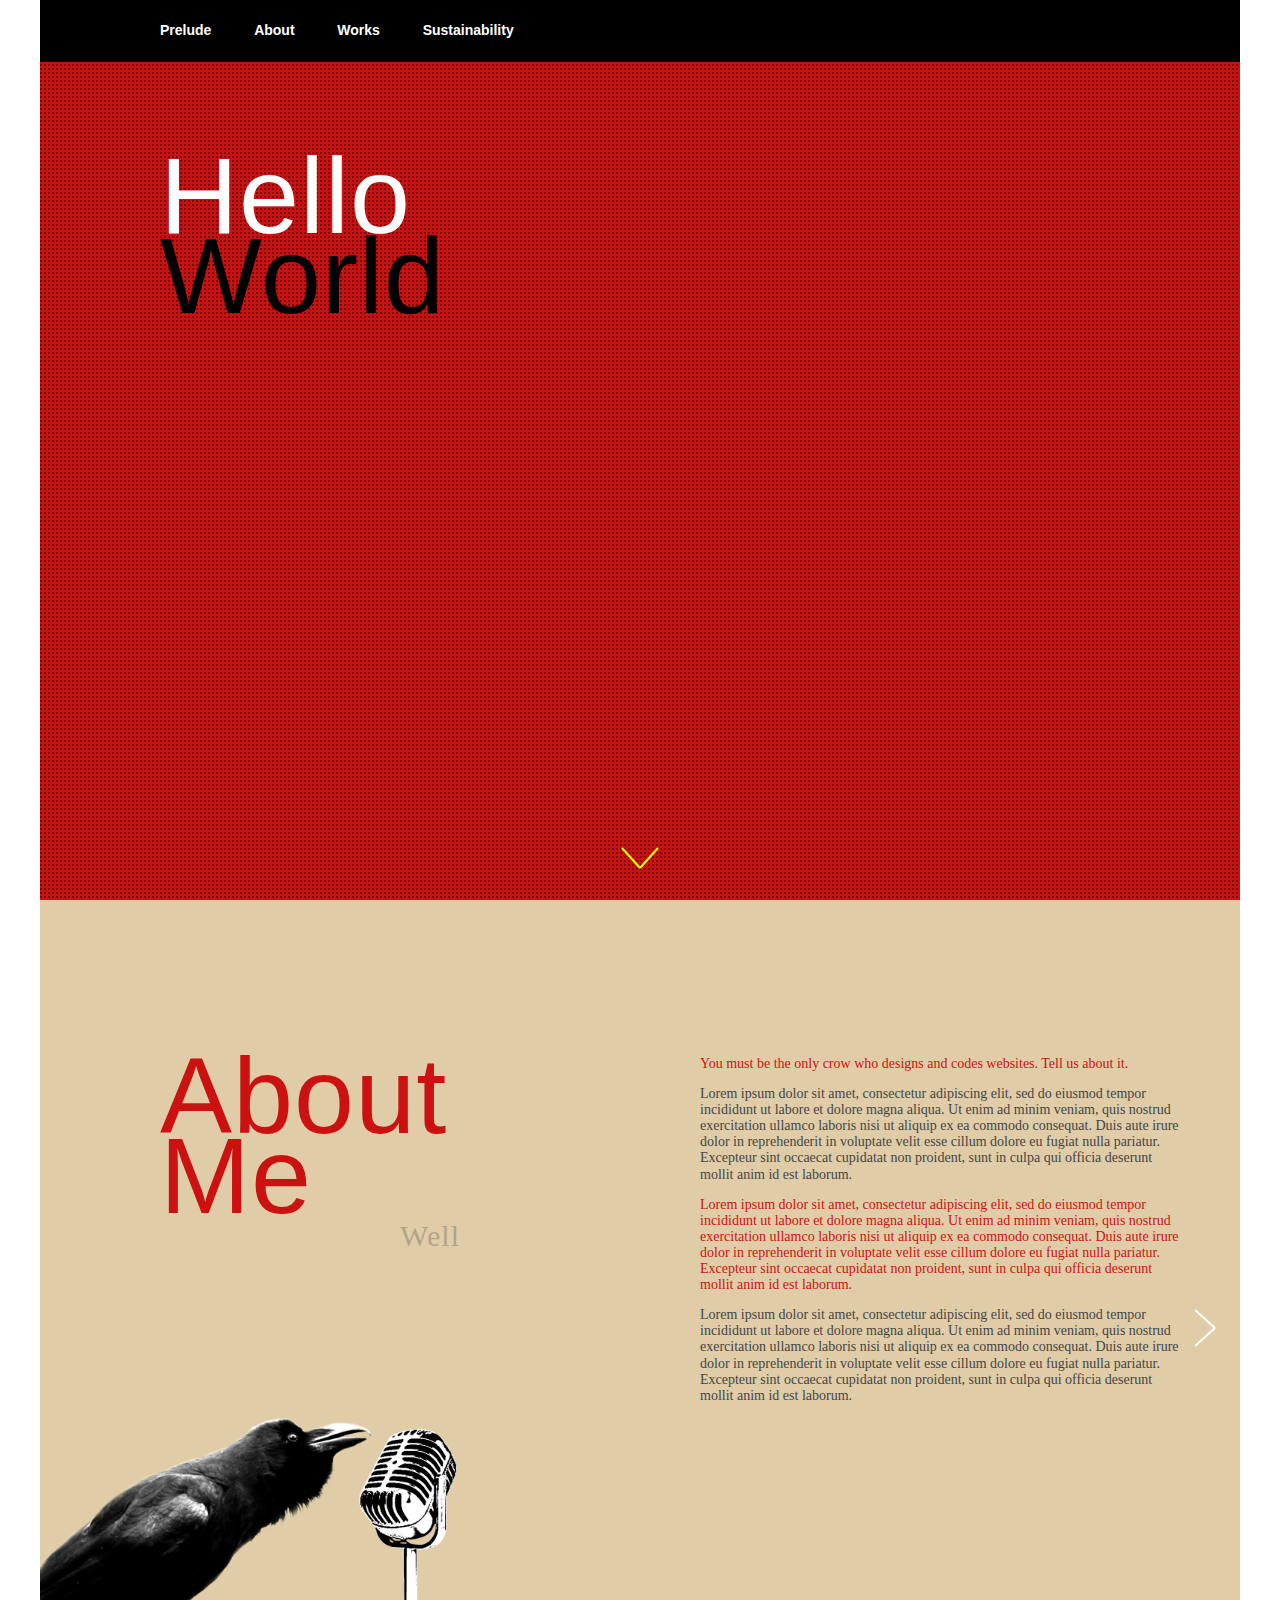
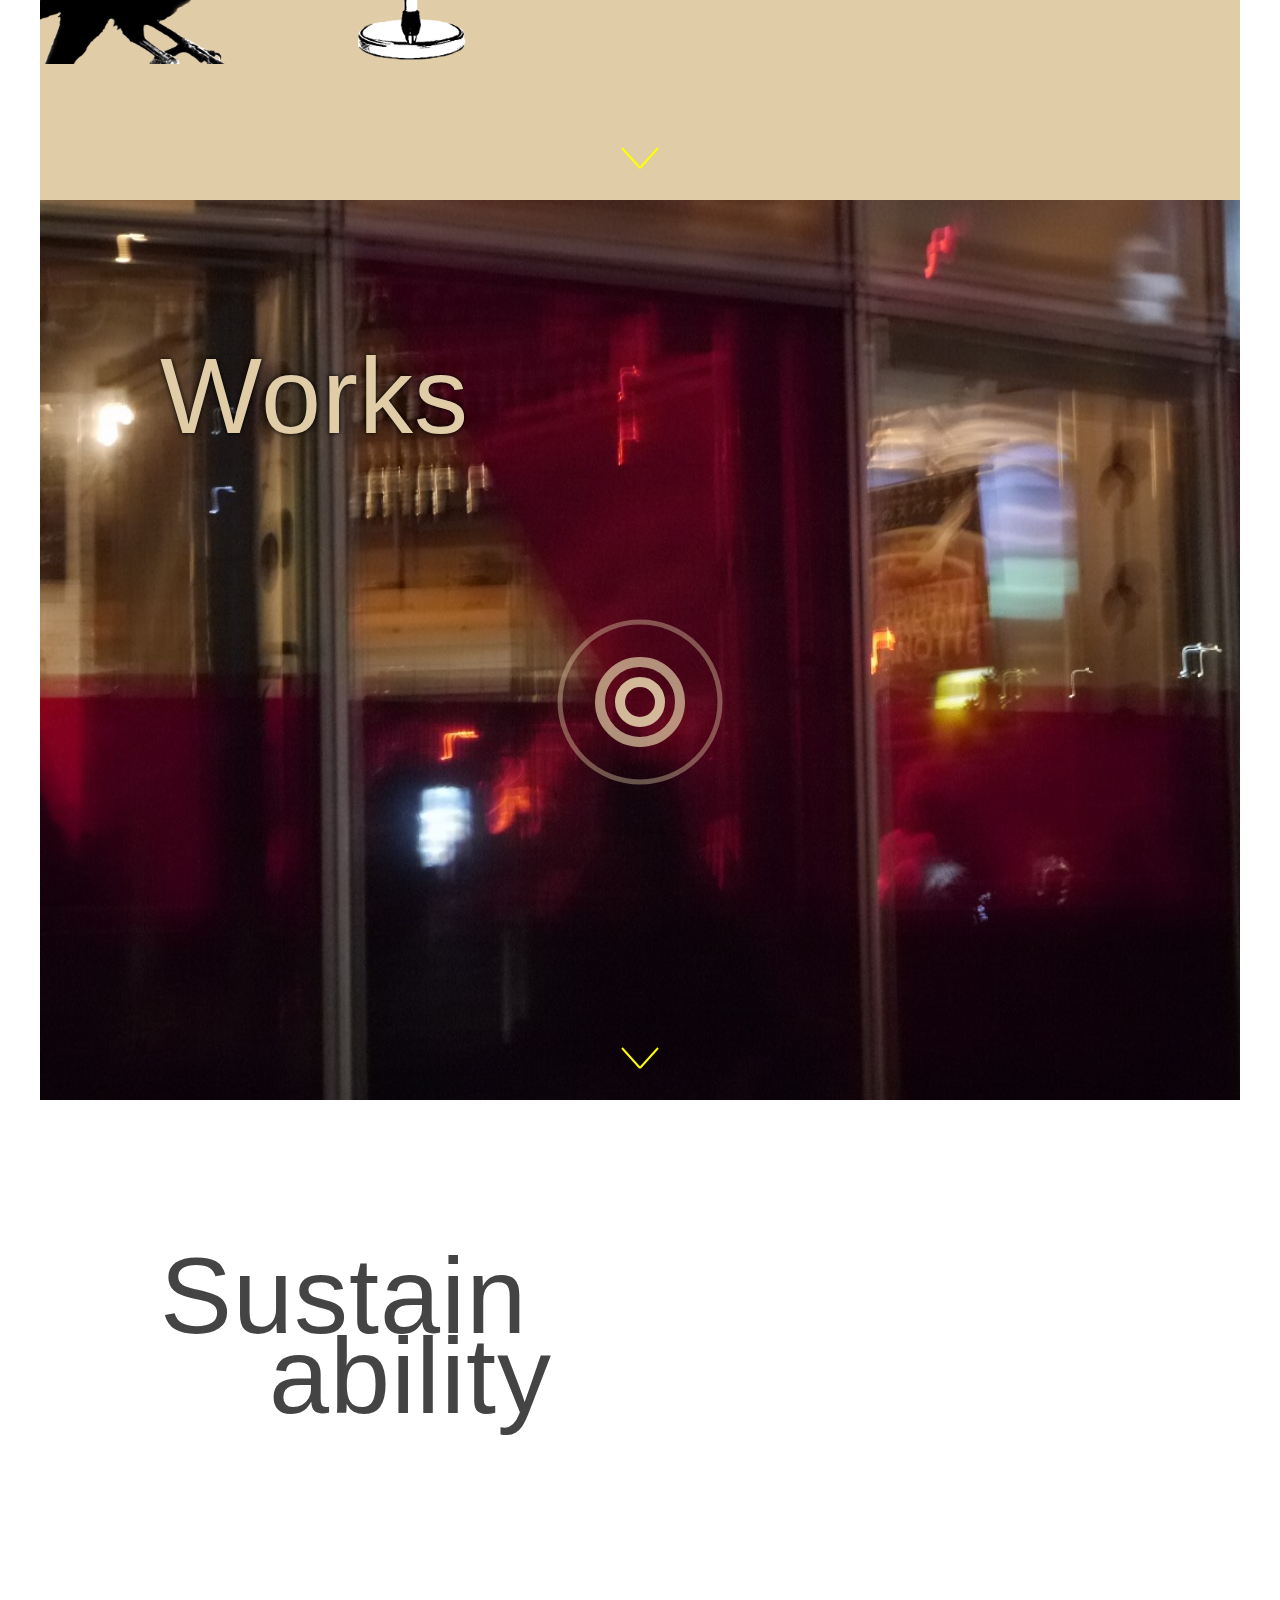
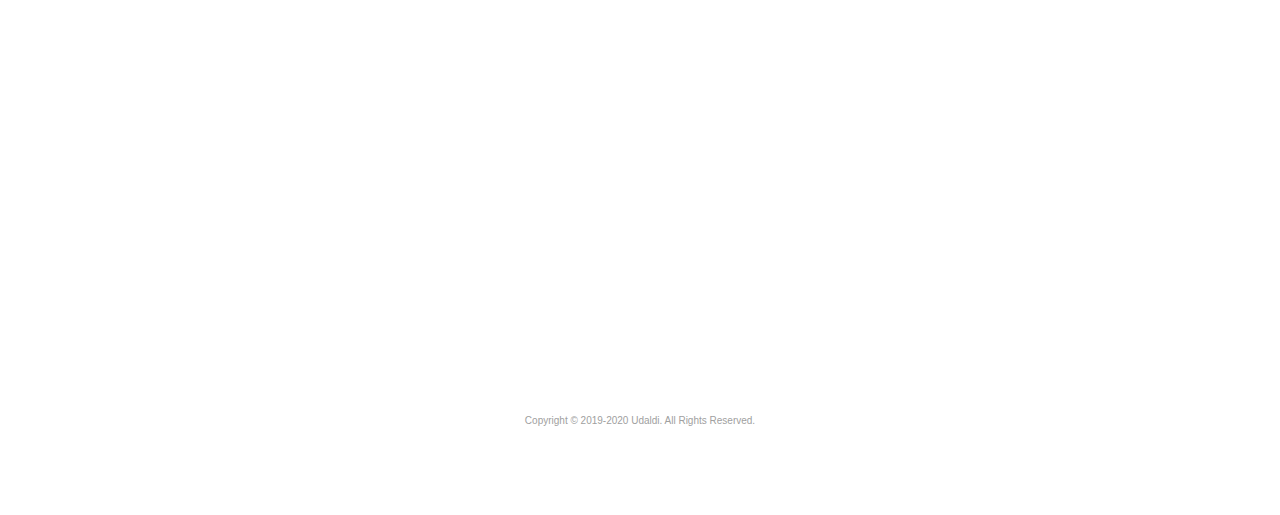
==== index.html @ c92fb7f9 "Rename index-tmp.html to index.html" ====
<!DOCTYPE html>
<html>
	<head>
		<meta charset="utf-8">
		<meta name="viewport" content="width=device-width, initial-scale=1">
		<meta name="description" content="Creator of graphic novels, websites and sustainable life style. ">
		<meta name="author" content="Udaldi">
		<link rel="icon" type="image/png" sizes="64x64" href="./img/logo.png">
		<title>Udaldi, the curious crow</title>
		<link rel="stylesheet" href="./css/normalize.css">
		<link rel="stylesheet" href="./css/gridsystem.css">
		<link rel="stylesheet" href="./css/common.css">
		<link rel="stylesheet" href="./css/prelude.css">
		<link rel="stylesheet" href="./css/about.css">
		<link rel="stylesheet" href="./css/works.css">
		<link rel="stylesheet" href="./css/life.css">
	</head>
<!-- Global site tag (gtag.js) -->
<script async src="https://www.googletagmanager.com/gtag/js?id=UA-137829229-1"></script>
<script>
  window.dataLayer = window.dataLayer || [];
  function gtag(){dataLayer.push(arguments);}
  gtag('js', new Date());

  gtag('config', 'UA-137829229-1');
</script>

	<body>
		<div class="wrapper">
			<div class="top_frame">
				<div class="top_bg">
					<nav>
						<div class="xs_layout">
							<input type="checkbox" class="naviCheck" checked="checked" id="xs_nav" style="display: none;" />
							<label id="xs_nav_label" for="xs_nav">
								<svg class="visible_checked"><use xlink:href="#menu"></use></svg>
								<svg class="hidden_checked"><use xlink:href="#cross"></use></svg>
							</label>
							<div id="xs_navbar">
								<ul>
									<li><a href="#top">Prelude</a></li>
									<li><a href="#about">About</a></li>
									<li><a href="#works">Works</a></li>
									<li><a href="#life">Sustainability</a></li>
								</ul>
							</div><!-- xs_navbar -->
						</div><!-- xs_layout -->
						<div class="md_layout white_text">
							<ul id="navbar"><br />
								<li><a href="#top">Prelude</a></li>
								<li><a href="#about">About</a></li>
								<li><a href="#works">Works</a></li>
								<li><a href="#life">Sustainability</a></li>
							</ul>
						</div><!-- md_layout -->
					</nav>
					
					<!-- PRELUDIO -->
					<div id="top" class="setAnchor"></div>
					<div id="ideas"></div>
					<div id="light"></div>
					<div class="monitor_effect">
						<div class="contentSpace">
							<div class="chapterName"><span class="white_text">Hello</span><br />
								World</div><br /><br /><br />
							<div class="typewriter white_text">
								<div class="p1">Hi everyone. This is Udaldi.</div><br />
								<div class="p2">Welcome to my virtual space.</div>
							</div>
						</div>
					</div><!-- monitor_effect -->
					
					<!-- Me, the crow -->
					<div class="me_crow">
						<div class="name_bg"></div>
						<div class="hand1"></div>
						<div class="hand2"></div>
					</div>
				
				
				</div>
				<div id="goDown"><a href="#about"><svg><use xlink:href="#godown"></use></svg></a></div>
			</div><!--top_frame-->
			
			<!-- ABOUT -->
			<div class="top_frame">
				<div id="about" class="setAnchor"></div>
				
				<div class="about_bg">
					<div class="flex_container">
						<div id="go_prev"><svg><use xlink:href="#goprev"></use></svg></div> <!-- prev -->
						<div id="go_next"><svg><use xlink:href="#gonext"></use></svg></div> <!-- next -->
						<!--div class="flex_item" id="item1">
							<!--div class="svg_container">
								<svg width='100%' height='100%' viewBox="0 0 100 100" preserveAspectRatio="none" >
									<path fill="yellow" opacity="0.5" d="M 170.00,1.00 C 170,1 170,442 170,442 170,442 135,442 135,442 132.90,442 129.95,442.12 128,441.4 124.44,440.10 107.98,424.68 104,421.07 104,421.07 40,364.07 40,364.07 40,364.07 12,339.16 12,339.16 9.25,336.71 2.42,331.70 2.02,328 1.65,324.47 11.81,312.47 14.29,309 14.29,309 53,255 54,255 54,255 56,255 56,255. 56,255 88.80,309 88.80,309 88.80,309 129,375 129.00,375.00 129.00,375.00 129.00,1.00 129,1 129,1 170,1 170,1 Z" />
								</svg>
							</div-->
							<div class="interview_bg" id="item1">
								<div class="inside_flex_item chapterName red_text">About<br />Me<br /><br />
									<table id="babble" border="0" cellspacing="0" cellpadding="0" width="100%" >
										<tbody align="right">
											<tr>
												<td width="50%"><span id="well">Well</span></td>
												<td width="5%"><span id="dot1">.</span></td>
												<td width="5%"><span id="dot2">.</span></td>
												<td width="5%"><span id="dot3">.</span></td>
												<td width="35%"> </td> <!-- dummy -->
											</tr>
										</tbody>
									</table>
								</div>
							</div>
						<!--/div-->
						<div class="flex_item" id="item2">
							<div class="goDown_izq"></div>
							<div class="flex_item_margin interview">
								
								<p class="red_text">
									You must be the only crow who designs and codes websites. Tell us about it.</p>
								<p>
									Lorem ipsum dolor sit amet, consectetur adipiscing elit, sed do eiusmod tempor incididunt ut labore et dolore magna aliqua. Ut enim ad minim veniam, quis nostrud exercitation ullamco laboris nisi ut aliquip ex ea commodo consequat. Duis aute irure dolor in reprehenderit in voluptate velit esse cillum dolore eu fugiat nulla pariatur. Excepteur sint occaecat cupidatat non proident, sunt in culpa qui officia deserunt mollit anim id est laborum.
								</p>
								<p class="red_text">
									Lorem ipsum dolor sit amet, consectetur adipiscing elit, sed do eiusmod tempor incididunt ut labore et dolore magna aliqua. Ut enim ad minim veniam, quis nostrud exercitation ullamco laboris nisi ut aliquip ex ea commodo consequat. Duis aute irure dolor in reprehenderit in voluptate velit esse cillum dolore eu fugiat nulla pariatur. Excepteur sint occaecat cupidatat non proident, sunt in culpa qui officia deserunt mollit anim id est laborum.
								</p>
								<p>
									Lorem ipsum dolor sit amet, consectetur adipiscing elit, sed do eiusmod tempor incididunt ut labore et dolore magna aliqua. Ut enim ad minim veniam, quis nostrud exercitation ullamco laboris nisi ut aliquip ex ea commodo consequat. Duis aute irure dolor in reprehenderit in voluptate velit esse cillum dolore eu fugiat nulla pariatur. Excepteur sint occaecat cupidatat non proident, sunt in culpa qui officia deserunt mollit anim id est laborum.
								</p>
							</div>
						</div>
						<div class="flex_item" id="item3">
							<div class="flex_item_margin interview">
								<p class="red_text">
									Lorem ipsum dolor sit amet, consectetur adipiscing elit, sed do eiusmod tempor incididunt ut labore et dolore magna aliqua. Ut enim ad minim veniam, quis nostrud exercitation ullamco laboris nisi ut aliquip ex ea commodo consequat. Duis aute irure dolor in reprehenderit in voluptate velit esse cillum dolore eu fugiat nulla pariatur. Excepteur sint occaecat cupidatat non proident, sunt in culpa qui officia deserunt mollit anim id est laborum.
								</p>
								<p>
									Lorem ipsum dolor sit amet, consectetur adipiscing elit, sed do eiusmod tempor incididunt ut labore et dolore magna aliqua. Ut enim ad minim veniam, quis nostrud exercitation ullamco laboris nisi ut aliquip ex ea commodo consequat. Duis aute irure dolor in reprehenderit in voluptate velit esse cillum dolore eu fugiat nulla pariatur. Excepteur sint occaecat cupidatat non proident, sunt in culpa qui officia deserunt mollit anim id est laborum.
								</p>
								<p class="red_text">
									Lorem ipsum dolor sit amet, consectetur adipiscing elit, sed do eiusmod tempor incididunt ut labore et dolore magna aliqua. Ut enim ad minim veniam, quis nostrud exercitation ullamco laboris nisi ut aliquip ex ea commodo consequat. Duis aute irure dolor in reprehenderit in voluptate velit esse cillum dolore eu fugiat nulla pariatur. Excepteur sint occaecat cupidatat non proident, sunt in culpa qui officia deserunt mollit anim id est laborum.
								</p>
								<p>
									Lorem ipsum dolor sit amet, consectetur adipiscing elit, sed do eiusmod tempor incididunt ut labore et dolore magna aliqua. Ut enim ad minim veniam, quis nostrud exercitation ullamco laboris nisi ut aliquip ex ea commodo consequat. Duis aute irure dolor in reprehenderit in voluptate velit esse cillum dolore eu fugiat nulla pariatur. Excepteur sint occaecat cupidatat non proident, sunt in culpa qui officia deserunt mollit anim id est laborum.
								</p>
							</div>
						</div>
						<div class="flex_item" id="item4">
							<div class="flex_item_margin interview">
								<p class="red_text">
									Lorem ipsum dolor sit amet, consectetur adipiscing elit, sed do eiusmod tempor incididunt ut labore et dolore magna aliqua. Ut enim ad minim veniam, quis nostrud exercitation ullamco laboris nisi ut aliquip ex ea commodo consequat. Duis aute irure dolor in reprehenderit in voluptate velit esse cillum dolore eu fugiat nulla pariatur. Excepteur sint occaecat cupidatat non proident, sunt in culpa qui officia deserunt mollit anim id est laborum.
								</p>
								<p>
									Lorem ipsum dolor sit amet, consectetur adipiscing elit, sed do eiusmod tempor incididunt ut labore et dolore magna aliqua. Ut enim ad minim veniam, quis nostrud exercitation ullamco laboris nisi ut aliquip ex ea commodo consequat. Duis aute irure dolor in reprehenderit in voluptate velit esse cillum dolore eu fugiat nulla pariatur. Excepteur sint occaecat cupidatat non proident, sunt in culpa qui officia deserunt mollit anim id est laborum.
								</p>
								<p class="red_text">
									Lorem ipsum dolor sit amet, consectetur adipiscing elit, sed do eiusmod tempor incididunt ut labore et dolore magna aliqua. Ut enim ad minim veniam, quis nostrud exercitation ullamco laboris nisi ut aliquip ex ea commodo consequat. Duis aute irure dolor in reprehenderit in voluptate velit esse cillum dolore eu fugiat nulla pariatur. Excepteur sint occaecat cupidatat non proident, sunt in culpa qui officia deserunt mollit anim id est laborum.
								</p>
								<p>
									Lorem ipsum dolor sit amet, consectetur adipiscing elit, sed do eiusmod tempor incididunt ut labore et dolore magna aliqua. Ut enim ad minim veniam, quis nostrud exercitation ullamco laboris nisi ut aliquip ex ea commodo consequat. Duis aute irure dolor in reprehenderit in voluptate velit esse cillum dolore eu fugiat nulla pariatur. Excepteur sint occaecat cupidatat non proident, sunt in culpa qui officia deserunt mollit anim id est laborum.
								</p>
								<p class="red_text">
									... Next question!
								</p>
							</div>
						</div>
						<div class="flex_item" id="item5">
							<div class="flex_item_margin interview">
								<p class="red_text">
									Tell me about the illustrations and photography.
								</p>
								<p>
									I've been a graphic novelist since I was a kid. I always drew in my life. Experimented different materials for different expression... It is unbelievable that drawing can give people emotions, isn't it? <br />
									Sometimes we take this for granted and we simply forget about it, but it's really amazing, almost a magic. <br />As a child, I saw the graphic novel as my way to tell stories. Still I think it's amazing that only pen and papers can do so much!! 
									
								</p>
							</div>
						</div>
					</div><!-- flex_container -->
				</div><!--top_bg-->
				
				<div id="goDown"><a href="#works"><svg><use xlink:href="#godown"></use></svg></a></div>
			</div><!--top_frame-->
			
			<!-- WORKS -->
			<div class="top_frame">
				<div id="works" class="setAnchor"></div>
				<div id="work_bg">
					<div class="contentSpace">
						<div class="chapterName readable cream_text">Works<br /><br /></div>
						<div id="clickMe"><a href="works.html"><svg><use xlink:href="#clickme"></use></svg></a></div>
					</div>
				</div><!--work_bg-->
				<div id="goDown"><a href="#life"><svg><use xlink:href="#godown"></use></svg></a></div>
			</div><!--top_frame-->
			
			<!-- LIFE -->
			<div class="top_frame">
				<div id="life" class="setAnchor"></div>
				<div class="store_bg">
					<div class="contentSpace">
						<div class="chapterName darkGray_text">Sustain<br />&emsp;ability<br /><br /></div>
						
						<!-- // REMOVED: Github no ejecuta PHP -->
						<!-- form class="contact_form" action="contact.php" method="post">
							<label for="name">Name</label>
							<input type="text" id="name" name="remitente" placeholder="Udaldi, The Crow">
							<label for="email">Email</label>
							<input type="email" id="email" name="email" placeholder="email@mailserver.com">
							<label for="inquery">Have your say</label>
							<textarea id="inquery" name="inquery"></textarea>
							<button type="submit">Submit</button>
						</form -->
					</div>
				</div><!--top_bg-->
			</div><!--top_frame-->
			
			
			<div id="page_top">
				<a href="#"><svg><use xlink:href="#pagetop"></use></svg></a>
			</div>
			
			
			<footer>
				<p class="copyright gray_text">Copyright &copy; 2019-2020 Udaldi. All Rights Reserved.</p>
			</footer>
		</div><!--wrapper-->
		<script type="text/javascript" src="./js/jquery.min.js"></script>
		<script type="text/javascript" src="./js/common.js"></script>
		
		<svg version="1.1" xmlns="http://www.w3.org/2000/svg" xmlns:xlink="http://www.w3.org/1999/xlink" style="display: none;">
			<symbol id="menu">
				<line x1="2" x2="38" y1="5" y2="5" stroke-width="2"/>
				<line x1="2" x2="38" y1="20" y2="20" stroke-width="2"/>
				<line x1="2" x2="38" y1="35" y2="35" stroke-width="2"/>
			</symbol>
			<symbol id="cross">
				<line x1="5" x2="35" y1="5" y2="35" stroke-width="2"/>
				<line x1="5" x2="35" y1="35" y2="5" stroke-width="2"/>
			</symbol>
			<symbol id="godown">
				<line x1="2" x2="20" y1="5" y2="25" stroke-width="2"/>
				<line x1="20" x2="38" y1="25" y2="5" stroke-width="2"/>
			</symbol>
			<symbol id="goprev">
				<line x1="5" x2="25" y1="20" y2="2" stroke-width="2"/>
				<line x1="5" x2="25" y1="20" y2="38" stroke-width="2"/>
			</symbol>
			<symbol id="gonext">
				<line x1="5" x2="25" y1="2" y2="20" stroke-width="2"/>
				<line x1="25" x2="5" y1="20" y2="38" stroke-width="2"/>
			</symbol>
			<symbol id="pagetop">
				<line x1="2" x2="20" y1="30" y2="10" stroke-width="2"/>
				<line x1="20" x2="38" y1="10" y2="30" stroke-width="2"/>
				<line x1="2" x2="20" y1="20" y2="0" stroke-width="2"/>
				<line x1="20" x2="38" y1="0" y2="20" stroke-width="2"/>
			</symbol>
			<symbol id="clickme">
				<circle cx="90" cy="90" r="20" stroke-width="10" stroke-opacity="0.9"/>
				<circle cx="90" cy="90" r="40" stroke-width="10" stroke-opacity="0.7"/>
				<circle cx="90" cy="90" r="80" stroke-width="5" stroke-opacity="0.4"/ >
			</symbol>
		</svg>
		<svg xmlns="http://www.w3.org/2000/svg">
			<symbol id="godown-old">
				<polyline points="200,0 200,600 100,400 0,500 200,700 300,700 500,500 400,400 300,600 300,0 200,0"  />
			</symbol>
		</svg>
	</body>
</html>
---- css/gridsystem.css ----
@charset "UTF-8";

.row {
 /* margin-right: -15px;
  margin-left: -15px; */
}
.img-responsive {
  display: block;
  max-width: 100%;
  height: auto;
}
.col-xs-1, .col-sm-1, .col-md-1, .col-lg-1, .col-xs-2, .col-sm-2, .col-md-2, .col-lg-2, .col-xs-3, .col-sm-3, .col-md-3, .col-lg-3, .col-xs-4, .col-sm-4, .col-md-4, .col-lg-4, .col-xs-5, .col-sm-5, .col-md-5, .col-lg-5, .col-xs-6, .col-sm-6, .col-md-6, .col-lg-6, .col-xs-7, .col-sm-7, .col-md-7, .col-lg-7, .col-xs-8, .col-sm-8, .col-md-8, .col-lg-8, .col-xs-9, .col-sm-9, .col-md-9, .col-lg-9, .col-xs-10, .col-sm-10, .col-md-10, .col-lg-10, .col-xs-11, .col-sm-11, .col-md-11, .col-lg-11, .col-xs-12, .col-sm-12, .col-md-12, .col-lg-12 {
  position: relative;
  min-height: 1px;
/*  padding-right: 15px;
  padding-left: 15px; */
}
.col-xs-1, .col-xs-2, .col-xs-3, .col-xs-4, .col-xs-5, .col-xs-6, .col-xs-7, .col-xs-8, .col-xs-9, .col-xs-10, .col-xs-11, .col-xs-12 {
  float: left;
}
.col-xs-12 {
  width: 100%;
}
.col-xs-11 {
  width: 91.66666667%;
}
.col-xs-10 {
  width: 83.33333333%;
}
.col-xs-9 {
  width: 75%;
}
.col-xs-8 {
  width: 66.66666667%;
}
.col-xs-7 {
  width: 58.33333333%;
}
.col-xs-6 {
  width: 50%;
}
.col-xs-5 {
  width: 41.66666667%;
}
.col-xs-4 {
  width: 33.33333333%;
}
.col-xs-3 {
  width: 25%;
}
.col-xs-2 {
  width: 16.66666667%;
}
.col-xs-1 {
  width: 8.33333333%;
}
.col-xs-pull-12 {
  right: 100%;
}
.col-xs-pull-11 {
  right: 91.66666667%;
}
.col-xs-pull-10 {
  right: 83.33333333%;
}
.col-xs-pull-9 {
  right: 75%;
}
.col-xs-pull-8 {
  right: 66.66666667%;
}
.col-xs-pull-7 {
  right: 58.33333333%;
}
.col-xs-pull-6 {
  right: 50%;
}
.col-xs-pull-5 {
  right: 41.66666667%;
}
.col-xs-pull-4 {
  right: 33.33333333%;
}
.col-xs-pull-3 {
  right: 25%;
}
.col-xs-pull-2 {
  right: 16.66666667%;
}
.col-xs-pull-1 {
  right: 8.33333333%;
}
.col-xs-pull-0 {
  right: auto;
}
.col-xs-push-12 {
  left: 100%;
}
.col-xs-push-11 {
  left: 91.66666667%;
}
.col-xs-push-10 {
  left: 83.33333333%;
}
.col-xs-push-9 {
  left: 75%;
}
.col-xs-push-8 {
  left: 66.66666667%;
}
.col-xs-push-7 {
  left: 58.33333333%;
}
.col-xs-push-6 {
  left: 50%;
}
.col-xs-push-5 {
  left: 41.66666667%;
}
.col-xs-push-4 {
  left: 33.33333333%;
}
.col-xs-push-3 {
  left: 25%;
}
.col-xs-push-2 {
  left: 16.66666667%;
}
.col-xs-push-1 {
  left: 8.33333333%;
}
.col-xs-push-0 {
  left: auto;
}
.col-xs-offset-12 {
  margin-left: 100%;
}
.col-xs-offset-11 {
  margin-left: 91.66666667%;
}
.col-xs-offset-10 {
  margin-left: 83.33333333%;
}
.col-xs-offset-9 {
  margin-left: 75%;
}
.col-xs-offset-8 {
  margin-left: 66.66666667%;
}
.col-xs-offset-7 {
  margin-left: 58.33333333%;
}
.col-xs-offset-6 {
  margin-left: 50%;
}
.col-xs-offset-5 {
  margin-left: 41.66666667%;
}
.col-xs-offset-4 {
  margin-left: 33.33333333%;
}
.col-xs-offset-3 {
  margin-left: 25%;
}
.col-xs-offset-2 {
  margin-left: 16.66666667%;
}
.col-xs-offset-1 {
  margin-left: 8.33333333%;
}
.col-xs-offset-0 {
  margin-left: 0;
}
@media (min-width: 768px) {
  .col-sm-1, .col-sm-2, .col-sm-3, .col-sm-4, .col-sm-5, .col-sm-6, .col-sm-7, .col-sm-8, .col-sm-9, .col-sm-10, .col-sm-11, .col-sm-12 {
    float: left;
  }
  .col-sm-12 {
    width: 100%;
  }
  .col-sm-11 {
    width: 91.66666667%;
  }
  .col-sm-10 {
    width: 83.33333333%;
  }
  .col-sm-9 {
    width: 75%;
  }
  .col-sm-8 {
    width: 66.66666667%;
  }
  .col-sm-7 {
    width: 58.33333333%;
  }
  .col-sm-6 {
    width: 50%;
  }
  .col-sm-5 {
    width: 41.66666667%;
  }
  .col-sm-4 {
    width: 33.33333333%;
  }
  .col-sm-3 {
    width: 25%;
  }
  .col-sm-2 {
    width: 16.66666667%;
  }
  .col-sm-1 {
    width: 8.33333333%;
  }
  .col-sm-pull-12 {
    right: 100%;
  }
  .col-sm-pull-11 {
    right: 91.66666667%;
  }
  .col-sm-pull-10 {
    right: 83.33333333%;
  }
  .col-sm-pull-9 {
    right: 75%;
  }
  .col-sm-pull-8 {
    right: 66.66666667%;
  }
  .col-sm-pull-7 {
    right: 58.33333333%;
  }
  .col-sm-pull-6 {
    right: 50%;
  }
  .col-sm-pull-5 {
    right: 41.66666667%;
  }
  .col-sm-pull-4 {
    right: 33.33333333%;
  }
  .col-sm-pull-3 {
    right: 25%;
  }
  .col-sm-pull-2 {
    right: 16.66666667%;
  }
  .col-sm-pull-1 {
    right: 8.33333333%;
  }
  .col-sm-pull-0 {
    right: auto;
  }
  .col-sm-push-12 {
    left: 100%;
  }
  .col-sm-push-11 {
    left: 91.66666667%;
  }
  .col-sm-push-10 {
    left: 83.33333333%;
  }
  .col-sm-push-9 {
    left: 75%;
  }
  .col-sm-push-8 {
    left: 66.66666667%;
  }
  .col-sm-push-7 {
    left: 58.33333333%;
  }
  .col-sm-push-6 {
    left: 50%;
  }
  .col-sm-push-5 {
    left: 41.66666667%;
  }
  .col-sm-push-4 {
    left: 33.33333333%;
  }
  .col-sm-push-3 {
    left: 25%;
  }
  .col-sm-push-2 {
    left: 16.66666667%;
  }
  .col-sm-push-1 {
    left: 8.33333333%;
  }
  .col-sm-push-0 {
    left: auto;
  }
  .col-sm-offset-12 {
    margin-left: 100%;
  }
  .col-sm-offset-11 {
    margin-left: 91.66666667%;
  }
  .col-sm-offset-10 {
    margin-left: 83.33333333%;
  }
  .col-sm-offset-9 {
    margin-left: 75%;
  }
  .col-sm-offset-8 {
    margin-left: 66.66666667%;
  }
  .col-sm-offset-7 {
    margin-left: 58.33333333%;
  }
  .col-sm-offset-6 {
    margin-left: 50%;
  }
  .col-sm-offset-5 {
    margin-left: 41.66666667%;
  }
  .col-sm-offset-4 {
    margin-left: 33.33333333%;
  }
  .col-sm-offset-3 {
    margin-left: 25%;
  }
  .col-sm-offset-2 {
    margin-left: 16.66666667%;
  }
  .col-sm-offset-1 {
    margin-left: 8.33333333%;
  }
  .col-sm-offset-0 {
    margin-left: 0;
  }
}
@media (min-width: 992px) {
  .col-md-1, .col-md-2, .col-md-3, .col-md-4, .col-md-5, .col-md-6, .col-md-7, .col-md-8, .col-md-9, .col-md-10, .col-md-11, .col-md-12 {
    float: left;
  }
  .col-md-12 {
    width: 100%;
  }
  .col-md-11 {
    width: 91.66666667%;
  }
  .col-md-10 {
    width: 83.33333333%;
  }
  .col-md-9 {
    width: 75%;
  }
  .col-md-8 {
    width: 66.66666667%;
  }
  .col-md-7 {
    width: 58.33333333%;
  }
  .col-md-6 {
    width: 50%;
  }
  .col-md-5 {
    width: 41.66666667%;
  }
  .col-md-4 {
    width: 33.33333333%;
  }
  .col-md-3 {
    width: 25%;
  }
  .col-md-2 {
    width: 16.66666667%;
  }
  .col-md-1 {
    width: 8.33333333%;
  }
  .col-md-pull-12 {
    right: 100%;
  }
  .col-md-pull-11 {
    right: 91.66666667%;
  }
  .col-md-pull-10 {
    right: 83.33333333%;
  }
  .col-md-pull-9 {
    right: 75%;
  }
  .col-md-pull-8 {
    right: 66.66666667%;
  }
  .col-md-pull-7 {
    right: 58.33333333%;
  }
  .col-md-pull-6 {
    right: 50%;
  }
  .col-md-pull-5 {
    right: 41.66666667%;
  }
  .col-md-pull-4 {
    right: 33.33333333%;
  }
  .col-md-pull-3 {
    right: 25%;
  }
  .col-md-pull-2 {
    right: 16.66666667%;
  }
  .col-md-pull-1 {
    right: 8.33333333%;
  }
  .col-md-pull-0 {
    right: auto;
  }
  .col-md-push-12 {
    left: 100%;
  }
  .col-md-push-11 {
    left: 91.66666667%;
  }
  .col-md-push-10 {
    left: 83.33333333%;
  }
  .col-md-push-9 {
    left: 75%;
  }
  .col-md-push-8 {
    left: 66.66666667%;
  }
  .col-md-push-7 {
    left: 58.33333333%;
  }
  .col-md-push-6 {
    left: 50%;
  }
  .col-md-push-5 {
    left: 41.66666667%;
  }
  .col-md-push-4 {
    left: 33.33333333%;
  }
  .col-md-push-3 {
    left: 25%;
  }
  .col-md-push-2 {
    left: 16.66666667%;
  }
  .col-md-push-1 {
    left: 8.33333333%;
  }
  .col-md-push-0 {
    left: auto;
  }
  .col-md-offset-12 {
    margin-left: 100%;
  }
  .col-md-offset-11 {
    margin-left: 91.66666667%;
  }
  .col-md-offset-10 {
    margin-left: 83.33333333%;
  }
  .col-md-offset-9 {
    margin-left: 75%;
  }
  .col-md-offset-8 {
    margin-left: 66.66666667%;
  }
  .col-md-offset-7 {
    margin-left: 58.33333333%;
  }
  .col-md-offset-6 {
    margin-left: 50%;
  }
  .col-md-offset-5 {
    margin-left: 41.66666667%;
  }
  .col-md-offset-4 {
    margin-left: 33.33333333%;
  }
  .col-md-offset-3 {
    margin-left: 25%;
  }
  .col-md-offset-2 {
    margin-left: 16.66666667%;
  }
  .col-md-offset-1 {
    margin-left: 8.33333333%;
  }
  .col-md-offset-0 {
    margin-left: 0;
  }
}
@media (min-width: 1200px) {
  .col-lg-1, .col-lg-2, .col-lg-3, .col-lg-4, .col-lg-5, .col-lg-6, .col-lg-7, .col-lg-8, .col-lg-9, .col-lg-10, .col-lg-11, .col-lg-12 {
    float: left;
  }
  .col-lg-12 {
    width: 100%;
  }
  .col-lg-11 {
    width: 91.66666667%;
  }
  .col-lg-10 {
    width: 83.33333333%;
  }
  .col-lg-9 {
    width: 75%;
  }
  .col-lg-8 {
    width: 66.66666667%;
  }
  .col-lg-7 {
    width: 58.33333333%;
  }
  .col-lg-6 {
    width: 50%;
  }
  .col-lg-5 {
    width: 41.66666667%;
  }
  .col-lg-4 {
    width: 33.33333333%;
  }
  .col-lg-3 {
    width: 25%;
  }
  .col-lg-2 {
    width: 16.66666667%;
  }
  .col-lg-1 {
    width: 8.33333333%;
  }
  .col-lg-pull-12 {
    right: 100%;
  }
  .col-lg-pull-11 {
    right: 91.66666667%;
  }
  .col-lg-pull-10 {
    right: 83.33333333%;
  }
  .col-lg-pull-9 {
    right: 75%;
  }
  .col-lg-pull-8 {
    right: 66.66666667%;
  }
  .col-lg-pull-7 {
    right: 58.33333333%;
  }
  .col-lg-pull-6 {
    right: 50%;
  }
  .col-lg-pull-5 {
    right: 41.66666667%;
  }
  .col-lg-pull-4 {
    right: 33.33333333%;
  }
  .col-lg-pull-3 {
    right: 25%;
  }
  .col-lg-pull-2 {
    right: 16.66666667%;
  }
  .col-lg-pull-1 {
    right: 8.33333333%;
  }
  .col-lg-pull-0 {
    right: auto;
  }
  .col-lg-push-12 {
    left: 100%;
  }
  .col-lg-push-11 {
    left: 91.66666667%;
  }
  .col-lg-push-10 {
    left: 83.33333333%;
  }
  .col-lg-push-9 {
    left: 75%;
  }
  .col-lg-push-8 {
    left: 66.66666667%;
  }
  .col-lg-push-7 {
    left: 58.33333333%;
  }
  .col-lg-push-6 {
    left: 50%;
  }
  .col-lg-push-5 {
    left: 41.66666667%;
  }
  .col-lg-push-4 {
    left: 33.33333333%;
  }
  .col-lg-push-3 {
    left: 25%;
  }
  .col-lg-push-2 {
    left: 16.66666667%;
  }
  .col-lg-push-1 {
    left: 8.33333333%;
  }
  .col-lg-push-0 {
    left: auto;
  }
  .col-lg-offset-12 {
    margin-left: 100%;
  }
  .col-lg-offset-11 {
    margin-left: 91.66666667%;
  }
  .col-lg-offset-10 {
    margin-left: 83.33333333%;
  }
  .col-lg-offset-9 {
    margin-left: 75%;
  }
  .col-lg-offset-8 {
    margin-left: 66.66666667%;
  }
  .col-lg-offset-7 {
    margin-left: 58.33333333%;
  }
  .col-lg-offset-6 {
    margin-left: 50%;
  }
  .col-lg-offset-5 {
    margin-left: 41.66666667%;
  }
  .col-lg-offset-4 {
    margin-left: 33.33333333%;
  }
  .col-lg-offset-3 {
    margin-left: 25%;
  }
  .col-lg-offset-2 {
    margin-left: 16.66666667%;
  }
  .col-lg-offset-1 {
    margin-left: 8.33333333%;
  }
  .col-lg-offset-0 {
    margin-left: 0;
  }
}
---- css/common.css ----
@charset "UTF-8";

/* Variables fijos:
	max-width: 1200px;
	xs-design-margin-left: 20px;
	md-design-margin-left: 10%;
	navbar-height: 62px;
*/

/* font color */
.black_text {color: #000000; }
.white_text {color: #ffffff; }
.gray_text {color: #a0a0a0; }
.darkGray_text {color: #444444; }
.red_text {color: #cc1111; }
.pink_text {color: #d9a5b3; }
.orange_text {color: #e53300; }
.cream_text {color: #e0cda7; }
.green_text {color: #00712f; }
.yellow_text {color: yellow;}
.lightblue_text {color: #c6d7eb;}
.yellowBG {background-color: yellow;}

/* header */
html, body {
	height: 100%;
	width: 100%;
	cursor: url("../img/cursor3.png") 12 12, auto;
	font-family: Helvetica, Arial;
	font-size: 10px;
}
a {
	cursor: url("../img/cursor4.png") 12 12, auto;
}
.wrapper {
	height: 100%;
	width: 100%;
	max-width: 1200px;
	margin-left: auto;
	margin-right: auto;
}
.top_frame {
	position: relative;
	background: #ffffff;
	height: 100%;
	width: 100%;
	max-width: 1200px;
	margin-left: auto;
	margin-right: auto;
	//overflow: hidden; non-scroll
}
.half_frame {
	position: relative;
    //height: 100%;
    background: #e0cda7;
    vertical-align: top;
    width: 100%;
    max-width: 1200px;
    margin-left: auto;
    margin-right: auto;
    overflow: hidden;
}
.monitor_effect {
	position: absolute;
	background-image: url("../img/dotseffect.png");
	background-position: left top;
	background-repeat: repeat;
	width: 100%;
	height: 100%; 
	padding: 0;
	overflow: hidden;
}
.growingDots {
	position: absolute;
	background-image: url("../img/dots.svg");
	background-position: left top;
	background-repeat: repeat-y;
	background-size: 125px auto;
	margin-left: auto;
	margin-right: auto;
	max-width: 1200px;
	width: 100%;
	height: 100%;
	padding: 0;
	overflow: hidden;
}
/* Navigation */
nav {
	position: fixed;
	height: 62px;
	width: 100%;
	max-width: 1200px;
	z-index: 2;
	background: #000000;
}
#navbar {
	position: relative;
	width: 80%;
	height: 100%;
	padding-left: 10%;
	//padding-top: 1.4rem;
}
#navbar > li {
	display: inline-block;
	vertical-align: middle;
	padding-right: 4rem;
	font-size: 1.4rem;
	font-weight: bold;
}
#navbar > li:hover {
	color: yellow;
}
#navbar > li svg {
	fill: transparent;
	width: 40px;
	height: 40px;
}
#xs_nav_label {
	cursor: url("../img/cursor4.png") 12 12, auto;
}
#xs_nav_label svg {
	fill: transparent;
	width: 40px;
	height: 40px;
	//margin-top: 8px ;
	//margin-left: 3.5rem;
	margin: 8px 20px;
}
.visible_checked {
	display: none;
}
.hidden_checked {
	display: block;
}
#xs_nav:checked + label .hidden_checked {
	display: none;
}
#xs_nav:checked + label .visible_checked {
	display: block;
}
#xs_nav_label svg:hover {
	stroke: white;
}
#xs_nav:checked ~ #xs_navbar {
	display: none;
}
#xs_navbar {
	display: block;
	position: fixed;
	top: 62px;
	left: 0;
	padding: 8px 20px;
	width: 100%;
	height: 100%;
	min-height: 500px;
	background: rgba(55,55,55,.9);
	z-index: 10;
}
#xs_navbar > ul {
	list-style-type: none;
	font-size: 2rem;
	margin-top: 3rem;
	color: #ffffff;
	font-weight: bold;
	padding-inline-start: 0;
}
#xs_navbar li {
	margin-top: 3rem;
}
#xs_navbar a:hover {
	color: yellow;
}
#xs_navbar svg {
	fill: transparent;
	width: 40px;
	height: 40px;
}
/* Body under nav */
.content {
	position: relative;
	height: 100%;
	width: 100%;
	max-width: 1200px;
	margin-left: auto;
	margin-right: auto;
	margin: 2rem;
	top: 100px;
}
.contentSpaceHalf,
.contentSpace {
	padding: 100px 20px 0px;
	height: 100%;
	//width: 100%;
}
.ignoreContentSpace {
	margin: -100px -20px 0px;
}
@media (min-width: 768px) {
	.half_frame {
		position: relative;
		width: 50%;
		max-width: 1200px;
		margin-left: auto;
		margin-right: auto;
		overflow: hidden;
		display: inline-block;
	}
	.contentSpace {
		padding-top: 13%;
		padding-left: 10%;
		width: 80%;
		height: 80%;
		text-align: left;
		float: left;
	}
	.contentSpaceHalf {
		padding-top: 26%;
		padding-left: 20%;
		width: 80%;
		height: 80%;
		text-align: left;
		float: left;
	}
	.ignoreContentSpace {
		margin-top: -13%;
		margin-left: -22%;
		width: 100%;
		height: 100%;
		float: left;
	}
	.ignoreContentSpaceHalf {
		margin-top: 10%;
		margin-left: -22%;
		width: 100%;
		height: 100%;
		float: left;
	}
}
.rightAlign {
	text-align: right;
	float: right;
}
.setAnchor {
  position: relative;
 // top: -62px;
}
#goDown {
	position: absolute;
	left: 50%;
	bottom: 3%;
	width: 40px;
	height: 30px;
	margin-left: -20px;
	z-index: 3;
	-webkit-animation: vertVib 3s ease infinite;
	overflow: hidden;
}
#goDown svg {
	stroke: yellow;
	fill: none;
}
@keyframes vertVib {
  0% { transform:translateY(0); }
  5% { transform:translateY(0);  }
  10% { transform:translateY(0); }
  20% { transform:translateY(-15px); }
  25% { transform:translateY(0); }
  30% { transform:translateY(-15px); }
  50% { transform:translateY(0); }
  100% { transform:translateY(0); }
}
@-webkit-keyframes vertVib {
  0% { -webkit-transform:translateY(0); }
  5% { -webkit-transform:translateY(0);  }
  10% { -webkit-transform:translateY(0); }
  20% { -webkit-transform:translateY(-15px); }
  25% { -webkit-transform:translateY(0); }
  30% { -webkit-transform:translateY(-15px); }
  50% { -webkit-transform:translateY(0); }
  100% { -webkit-transform:translateY(0); }
}
@-moz-keyframes vertVib {
  0% { -moz-transform:translateY(0); }
  5% { -moz-transform:translateY(0);  }
  10% { -moz-transform:translateY(0); }
  20% { -moz-transform:translateY(-15px); }
  25% { -moz-transform:translateY(0); }
  30% { -moz-transform:translateY(-15px); }
  50% { -moz-transform:translateY(0); }
  100% { -moz-transform:translateY(0); }
}
@-ms-keyframes vertVib {
  0% { -ms-transform:translateY(0); }
  5% { -ms-transform:translateY(0);  }
  10% { -ms-transform:translateY(0); }
  20% { -ms-transform:translateY(-15px); }
  25% { -ms-transform:translateY(0); }
  30% { -ms-transform:translateY(-15px); }
  50% { -ms-transform:translateY(0); }
  100% { -ms-transform:translateY(0); }
}
@-o-keyframes vertVib {
  0% { -o-transform:translateY(0); }
  5% { -o-transform:translateY(0);  }
  10% { -o-transform:translateY(0); }
  20% { -o-transform:translateY(-15px); }
  25% { -o-transform:translateY(0); }
  30% { -o-transform:translateY(-15px); }
  50% { -o-transform:translateY(0); }
  100% { -o-transform:translateY(0); }
}
.chapterName {
	letter-spacing: .3rem;
	font-family: helvetica;
	font-size: 5.8rem;
	line-height: 4rem;
}
.readable {
	text-shadow: #000000 0px 0 5px;
}
@media (min-width: 768px) {
	.chapterName {
		letter-spacing: .1rem;
		font-size: 10.8rem;
		line-height: 8rem;
	}
}

/* Got to the Top Page */
#page_top {
	position: fixed;
	height: 40px;
	width: 100%;
	max-width: 1200px;
	bottom: 0px;
	text-align: right;
	z-index: 2;
	display: none;
}
#page_top svg {
	fill: transparent;
	stroke: white;
	width: 60px;
	height: 40px;
}
#page_top svg:hover {
	stroke: white;
}
/* footer */
footer {
	background: #ffffff;
	height: 100px;
	width: 100%;
	max-width: 1200px;
	cursor: url("../img/cursor2.png") 12 12, auto;
}
.copyright {
	text-align: center;
	font-family: arial;
	font-size: x-small;
	margin: 1.5rem;
}

/* Responsive Design */
@media (max-width: 767px) {
	.xs_layout {
		display: block;
	}
	.md_layout {
		display: none;
	}
	html, body {
		font-size: 9px;
	}
}
@media (min-width: 768px) {
	.xs_layout {
		display: none;
	}
	.md_layout {
		display: block;
	}
}
/* Navigation symbols color */
#navbar > li svg,
#xs_nav_label svg,
#xs_navbar svg,
#page_top svg,
#xs_navbar svg {
	stroke: yellow;
}
---- css/prelude.css ----
@charset "UTF-8";
.top_bg {
	position: relative;
	background: #cc1111;
	//background: #d9a5b3;
	margin-left: auto;
	margin-right: auto;
	width: 100%;
	height: 100%;
	padding: 0;
	overflow: hidden;
}
header {
	position: absolute;
	top: 50%;
	left: 20px;
}
.me_crow {
	position: absolute;
	width: 100%;
	height: 100%;
	//bottom: -50%;
	margin-left: auto;
	margin-right: auto;
	text-align: center;
	//overflow: hidden;
	opacity: 0;
	animation: initlocationXs 2s 8s ease-in-out forwards;
}
.hand1,
.hand2,
.name_bg {
	position: absolute;
	background-position: center;
	background-repeat: no-repeat;
	background-size: auto 100%;
	margin-left: auto;
	margin-right: auto;
	width: 100%;
	height: 100%;
	padding: 0;
}
.name_bg {
	//background-image: url("../img/original/nohand.png");
	background-image: url("../img/original/about02.png");
	//animation: initlocationXs 2s 8s ease-in-out forwards;
}
.hand1 {
	opacity: 0;
	background-image: url("../img/original/hand1.png");
	animation: writing1 1s 8s ease-in-out infinite;
}
.hand2 {
	opacity: 0;
	background-image: url("../img/original/hand2.png");
	animation: writing2 1s 8s ease-in-out infinite;
}
#light,
#ideas {
	position: absolute;
	background-repeat: no-repeat;
	background-size: auto 200%;
	background-position: 50% 0%;
	overflow: hidden;
	margin-left: auto;
	margin-right: auto;
	width: 100%;
	height: 100%; 
	padding: 0;
	overflow: hidden;
	opacity: 0;
}
#ideas {
	background-image: url("../img/light_xs.gif");
	animation: hiddenShow 1s 10s ease-in-out forwards;
}
/* removed video */
#myVideo {
	width: auto;
	height: 100%;
	float: right;
	overflow: hidden;
}

/* Responsive Design */
@media (max-width: 767px) {

}
@media (min-width: 768px) {
	.me_crow {
		animation: initlocationLg 3s 8s ease-in-out forwards;
		overflow: hidden;
	}
	.name_bg {
	
	}
	.hand1 {
		animation: writing1 1s 3.5s ease-in-out infinite;
	}
	.hand2 {
		animation: writing2 1s 3.5s ease-in-out infinite;
	}
	#light,
	#ideas {
		position: absolute;
		background-repeat: no-repeat;
		background-size: auto 100%;
		background-position: 100% 0%;
	}
	/* #ideas {
		display: none;
		//animation: hiddenShow 1s 12s ease-in-out forwards;
		//background-image: url("../img/thinking3.gif");
	} */
	#ideas {
		animation: hiddenShow 1s 12s ease-in-out forwards;
		background-image: url("../img/bulb.gif");
	}
}
@keyframes hiddenShow {
	0% {
		opacity: 0;
	}
	100% {
		opacity: 1;
	}
}
@keyframes writing1 {
	0% {
		opacity: 0;
	}
	50% {
		opacity: 1;
	}
	100% {
		opacity: 0;
	}
}
@keyframes writing2 {
	0% {
		opacity: 1;
	}
	50% {
		opacity: 0;
	}
	100% {
		opacity: 1;
	}
}
@keyframes initlocationXs { 
	0% { 
		opacity: 1;
		/*background-size: auto 200%;
		background-position: 50% -50%;*/
		transform: scale(2);
		bottom: -100%;
	}
	100% { 
		opacity: 1;
		/*background-size: auto 200%;
		background-position: 50% 0%;*/
		transform: scale(2);
		bottom: -50%;
	}
}
@keyframes initlocationLg {
	0% { 
		opacity: 1;
		//background-size: auto 200%;
		//background-position: 50% -50%;
		transform: scale(2);
		bottom: -100%;
	}
	35% { 
		opacity: 1;
		//background-size: auto 200%;
		//background-position: 50% 0%;
		transform: scale(2);
		bottom: -50%;
	}
	65% {
		opacity: 0;
		//background-size: auto 200%;
		//background-position: 50% 0%;
		transform: scale(2);
		//text-align: right;
		bottom: -50%;
	}
	75% {
		opacity: 0; 
		//background-size: auto 100%;
		//background-position: right 0% bottom -20%;
		transform: scale(1);
		transform: translateX(30%);
		bottom: 0;
	}
	100% {
		opacity: 1; 
		//background-size: auto 100%;
		//background-position: right 0% bottom -20%;
		transform: scale(1);
		transform: translateX(30%);
		bottom: 0;
		
	}
}
/* typewriter effect */
.typewriter {
	max-width: 35rem;
	width: 35rem;
}
.typewriter .p1,
.typewriter .p2 {
	position: relative;
	overflow: hidden;
	border-right: .10em solid transparent;
	white-space: nowrap;
	margin: 0 auto;
	letter-spacing: .10em;
	font-family: courier new, courier;
	font-size: 1.8rem;
	float: left;
	text-shadow: #000 1px 0 10px;
}
.typewriter .p1 {
	opacity: 0;
	display: block;
	animation: 
		typing 2.5s steps(28, end) forwards,
		blink-caret .5s step-end 4;
	animation-delay: 1s;
}
.typewriter .p2 {
	opacity: 0;
	display: block;
	animation: 
		typing 2.5s steps(28, end),
		blink-caret .75s step-end infinite;
	animation-delay: 4.5s;
	animation-fill-mode: forwards;
}
/* The typing effect */
@keyframes typing {
	from { width: 0; opacity: 1;}
	to { width: 100%; opacity: 1;}
}
/* The typewriter cursor effect */
@keyframes blink-caret {
	from, to { border-color: yellow; }
	50% { border-color: transparent; }
}

/* Navigation symbols color */
#xs_nav_label svg,
#xs_navbar svg,
.pagetop svg,
#xs_navbar svg {
	stroke: yellow;
}
---- css/about.css ----
@charset "UTF-8";

.about_bg {
	position: relative;
	background: #e0cda7;
	//background: #1868ae;
	margin-left: auto;
	margin-right: auto;
	width: 100%;
	height: 100%;
	overflow: hidden;
}
.interview_bg {
	background-image: url("../img/original/onstage2.png");
	background-position: 0% 75%;
	background-repeat: no-repeat;
	background-size: contain;
	margin-left: auto;
	margin-right: auto;
	min-width: 100%;
	min-height: 300px;
	width: 100%;
	height: auto; 
	padding: 0;
	overflow: hidden;
}
#babble {
	position: relative;
	font-family: Palatino,"Palatino Linotype";
	font-size: 3rem;
	color: #444444;
	margin-top: 10%;
//	min-width: 600px;
//	width: 600px;
}
#babble td {
	//opacity: 0;
} /*
#babble td:nth-child(1) {
	animation: popup 2s 1s ease-in-out forwards;
}
#babble td:nth-child(2) {
	animation: popup 1s 3s ease-in-out forwards;
}
#babble td:nth-child(3) {
	animation: popup 1s 4s ease-in-out forwards;
}
#babble td:nth-child(4) {
	animation: popup 1s 5s ease-in-out forwards;
} */
#well,
#dot1,
#dot2,
#dot3 {
	display: none;
}
@keyframes popup {
	0% { opacity: 0;}
	100% { opacity: 1;}
}
@media (min-width: 768px) {
	#babble {
		margin-top: -100px;
	}
	.interview_bg {
		min-width: 50%;
	}
}

/* Wide content */
#go_prev {
	position: absolute;
	left: 0;
	bottom: 50%;
	z-index: 2;
	opacity: 0;
}
#go_prev svg {
	stroke: #ffffff;
	width: 40px;
	height: 40px;
}
#go_next {
	position: absolute;
	right: 0;
	bottom: 50%;
	z-index: 2;
}
#go_next svg {
	stroke: #ffffff;
	width: 30px;
	height: 40px;
	z-index: 2;
}
#go_next svg:hover,
#go_prev svg:hover {
	stroke: yellow;
	cursor: url("../img/cursor4.png") 12 12, auto;
}
.question {
	font-family: Times New Roman, Times;
	font-weight: bold;
	font-size: 16px;
	color: #cc1111;
}
.answer {
	font-family: Arial, Verdana;
	font-size: 14px;
	color: #666666;
}
.flex_container {
	display: flex;
	flex-wrap: nowrap;
	width: 100%;
	max-width: 100%;
	height: 100%;
	margin-left: auto;
	margin-right: auto;
	overflow: hidden;
}
.flex_item {
	width: 100%;
	height: 100%;
	flex: 0 0 auto;
	padding: 0;
	z-index: 1;
	overflow-y: auto;
}
.inside_flex_item {
	position: relative;
	width: 100%;
	height: 100%;
	margin: 100px 20px 10px;
}
.flex_item_margin {
	margin: 100px 20px 10px;
}
.interview {
	font-family: Palatino,"Palatino Linotype";
	font-size: 1.4rem;
	color: #444444;
}
@media (min-width: 768px) {
	.flex_item {
		width: 50%;
		height: 100%;
		padding: 0;
		//padding: 13% 10% 5%;
	}
	.inside_flex_item {
		margin: 26% 20% 5%;
	}
	.flex_item_margin {
		margin: 26% 10% 5%;
	}
	#go_prev {
		margin-left: 20px;
	}
	#go_next {
		margin-right: 20px;
	}
}
---- css/works.css ----
@charset "UTF-8";
#work_bg {
	background-image: url("../img/worksBG.jpg");
	background-position: center;
	background-repeat: no-repeat;
	background-size: cover;
	margin-left: auto;
	margin-right: auto;
	width: 100%;
	height: 100%;
	padding: 0;
	z-index: 1;
}
.worksTblXS {
	font-family: Helvetica, Arial;
	font-size: 2rem;
	font-weight: normal;
	width: 100%;
	height: 65%;
	min-height: 350px;
	text-align: center;
	margin: 0 auto;
	table-layout: fixed;
}
.worksTblXS td {
	min-height: 150px;
	height: 33%;
	width: 100%;
	overflow: hidden;
}
.worksTblXS td > div {
	position: relative;
	padding: 10px;
}
#clickMe {
	text-align: center;
	padding-top: 10%;
	animation: blinker 7s linear infinite;
}
#clickMe svg {
	fill: transparent;
	stroke: #e0cda7;
	width: 180px;
	height: 180px;
}
@keyframes blinker {
  50% {
    opacity: 0;
  }
}

/* WORKS.HTML */
/* workTypewriter effect */
#graphicNovel_bg {
	background-image: url("../img/corvus2013.jpg");
	background-position: center;
	background-repeat: no-repeat;
	background-size: contain;
	margin-left: auto;
	margin-right: auto;
	width: 100%;
	height: 300px;
	padding: 0;
	z-index: 1;
}
#photo_bg {
	background-image: url("../img/worksBG.jpg");
	background-position: center;
	background-repeat: no-repeat;
	background-size: contain;
	margin-left: auto;
	margin-right: auto;
	width: 100%;
	height: 300px;
	padding: 0;
	z-index: 1;
	display: inline-block;
}
.explicando {
	position: relative;
	font-family: Helvetica, Arial;
	font-size: 1.5rem;
	column-count: 1;
	width: 90%;
	margin-right: auto;
	margin-left: auto;
	margin-bottom: 10rem;
}
@media (min-width: 768px) {
	#graphicNovel_bg,
	#photo_bg {
		height: 500px;
	}
	.explicando {
		column-count: 2;
		width: 80%;
		-webkit-column-gap: 4rem;
		-moz-column-gap: 4rem;
		column-gap: 4rem;
	}
}
.workTypewriter {
	margin-bottom: 100px;
	margin-left: 4px;
}
.workTypewriter #captureText,
.workTypewriter #picCapText {
	position: relative;
	overflow: hidden;
	border-right: .10em solid transparent;
	white-space: nowrap;
	//margin: 0 auto;
	letter-spacing: .10em;
	font-family: courier new, courier;
	font-size: 1.2rem;
	float: left;
	width: 0;
	-webkit-transition: all 2.8s linear 0s;
	transition: all 2.8s linear 0s;
}
.workTypewriter #captureText.type,
.workTypewriter #picCapText.type {
	width: 35rem;
}
---- css/life.css ----
@charset "UTF-8";

.contact_bg {
	position: relative;
//	background: #555f69;
	background: #00712f;
	margin-left: auto;
	margin-right: auto;
	width: 100%;
	height: 100%;
	padding: 0;
	overflow: hidden;
}
.contact_form {
	width: 100%;
	font-family: Helvetica, Arial;
	font-size: 1.4rem;
	font-weight: bold;
}
.contact_form label,
.contact_form input,
.contact_form textarea,
.contact_form button {
	display: block;
	width: 90%;
}
.contact_form label {
	color: #ffffff;
}
.contact_form input {
	color: #a0a0a0;
	margin-bottom: 1.4rem;
	padding: .8rem;
	border: solid 2px yellow;
}
.contact_form textarea {
	color: #a0a0a0;
	margin-bottom: 1.4rem;
	padding: .8rem;
	height: 10rem;
	border: solid 2px yellow;
}
@media (min-width: 768px) {
	.contact_form {
		width: 80%;
	}
}
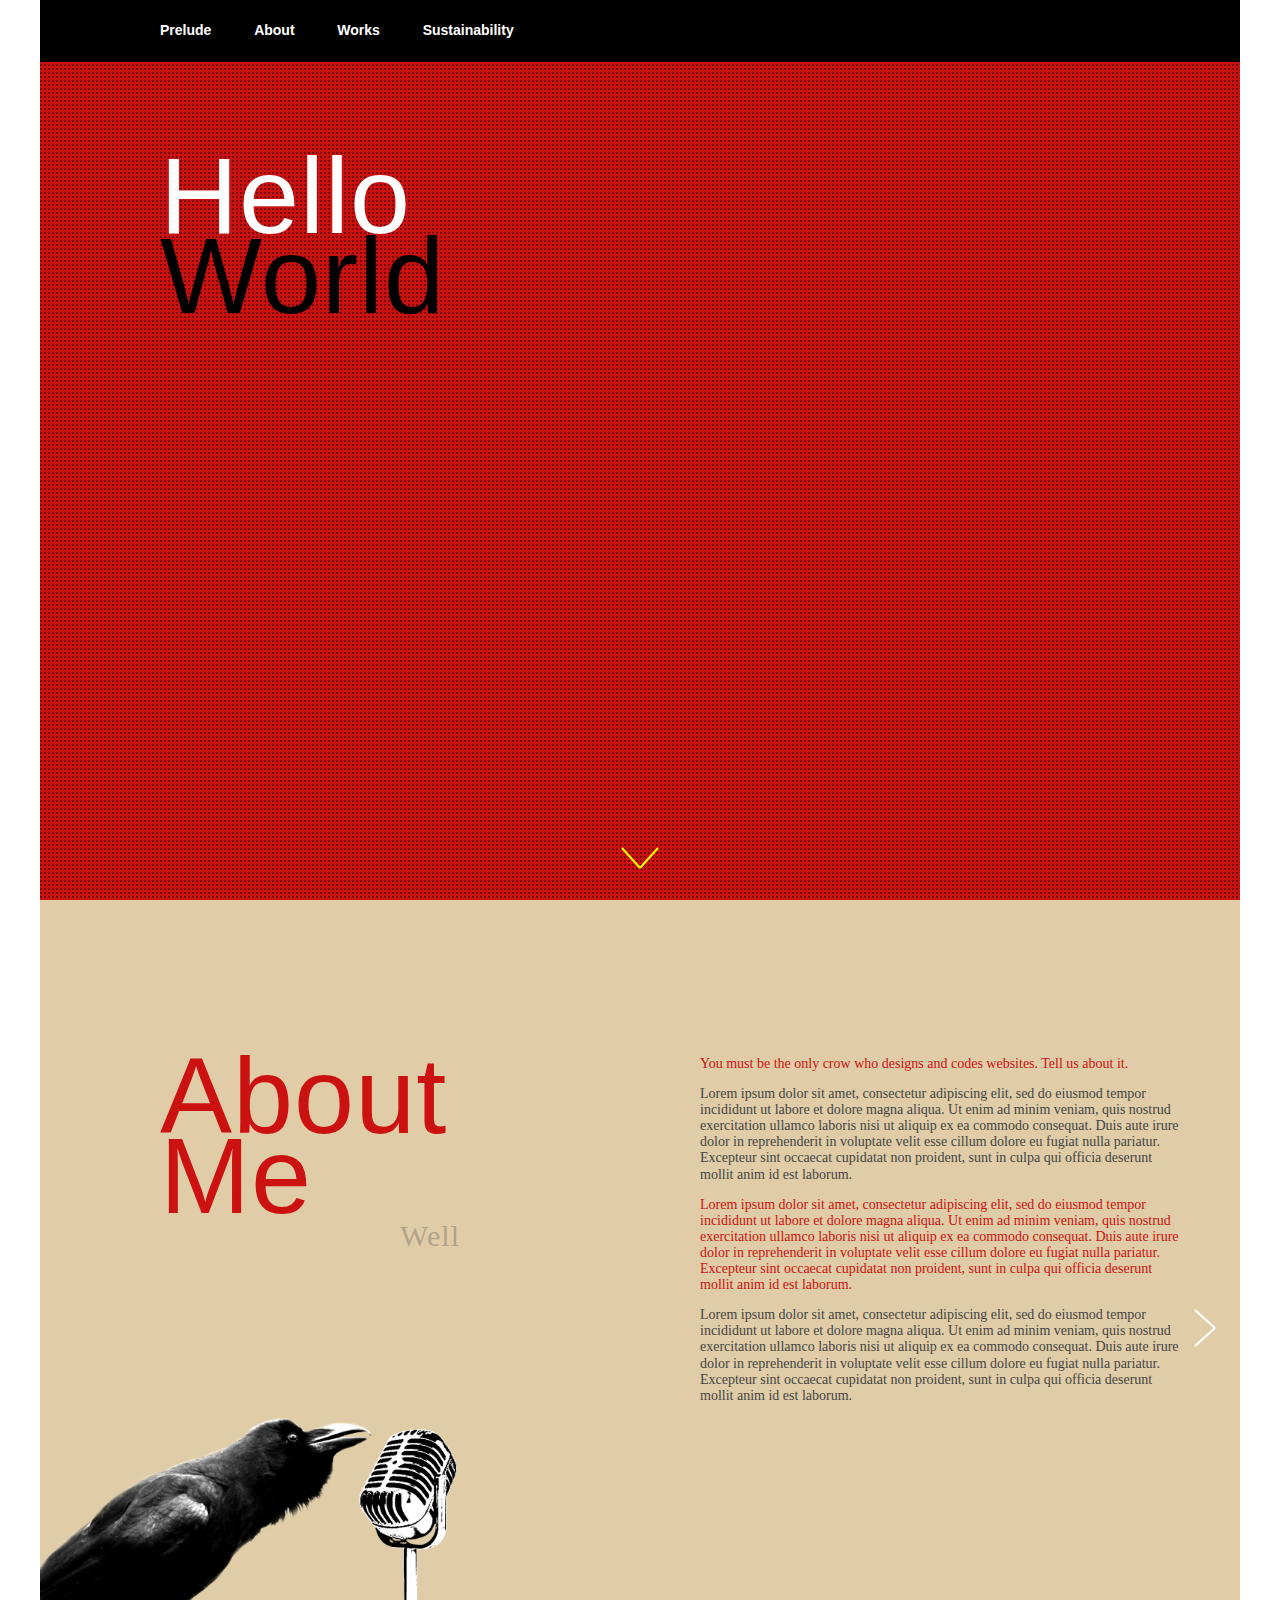
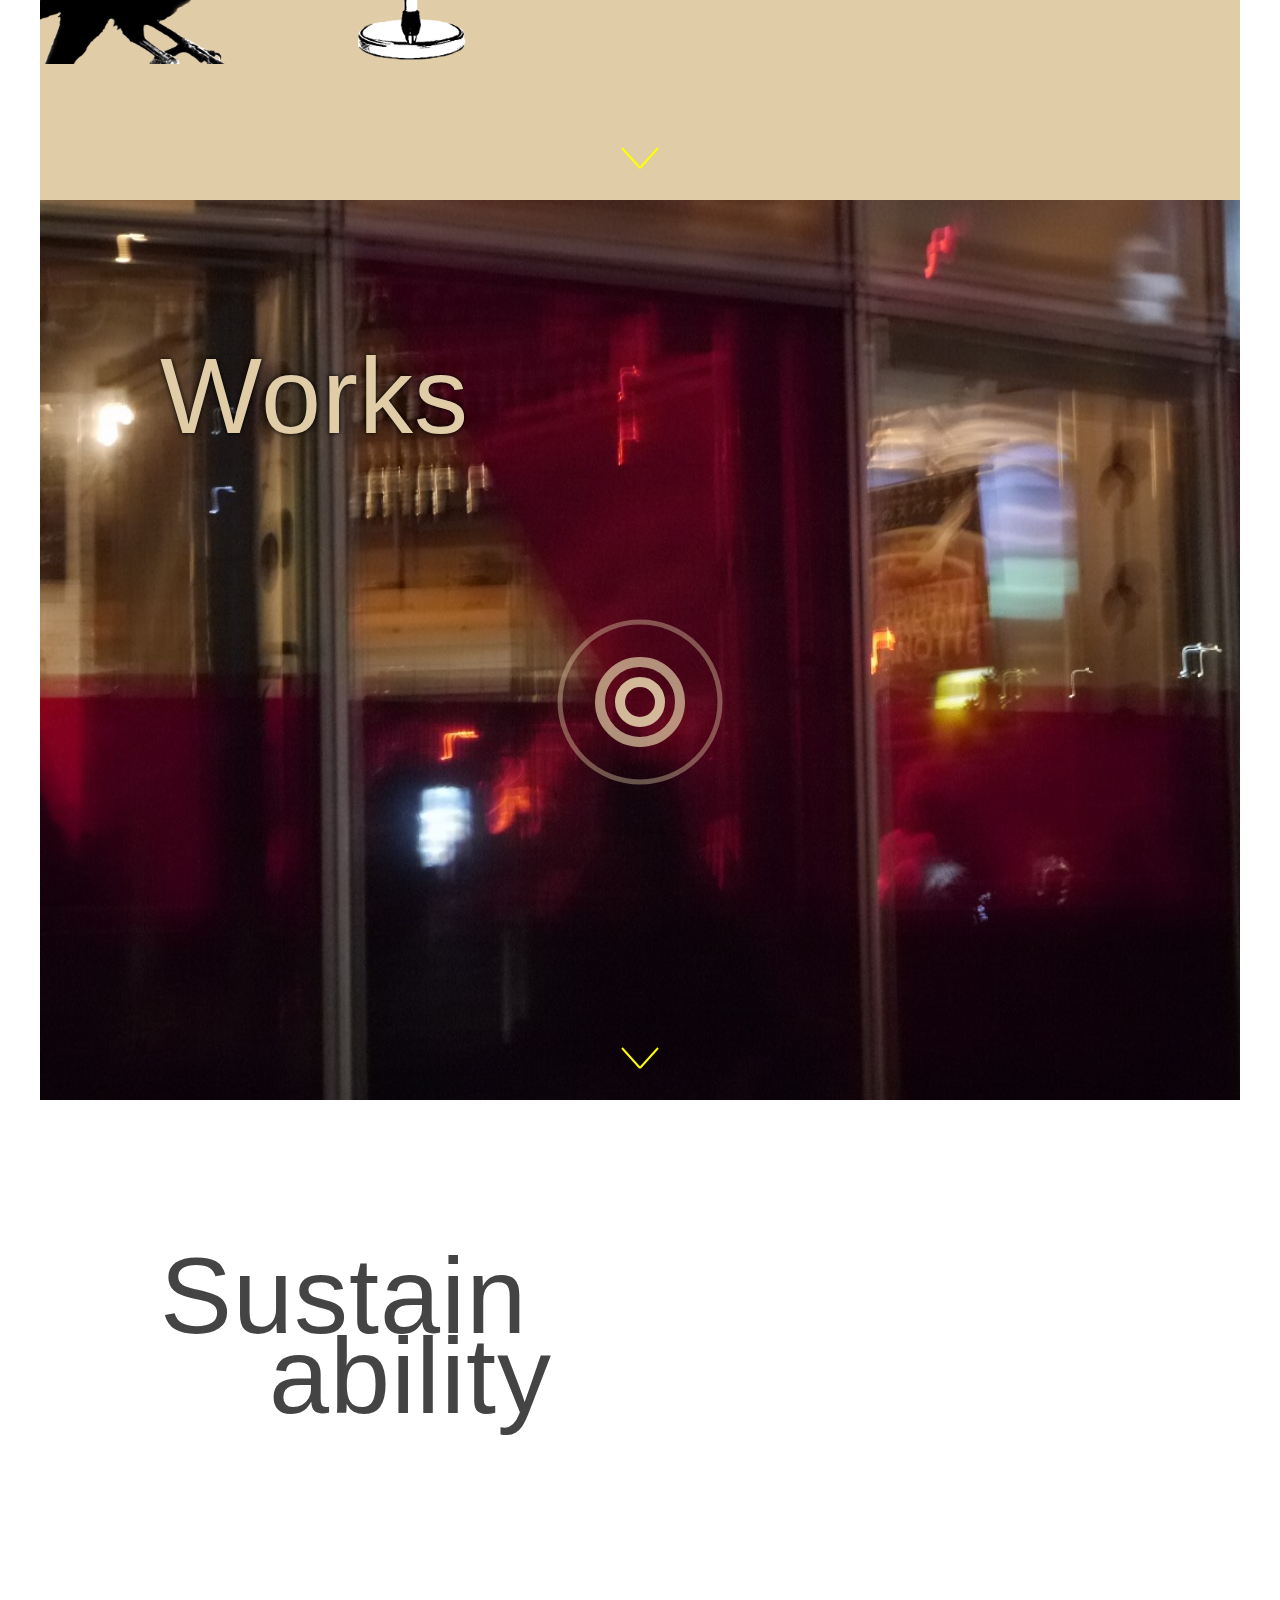
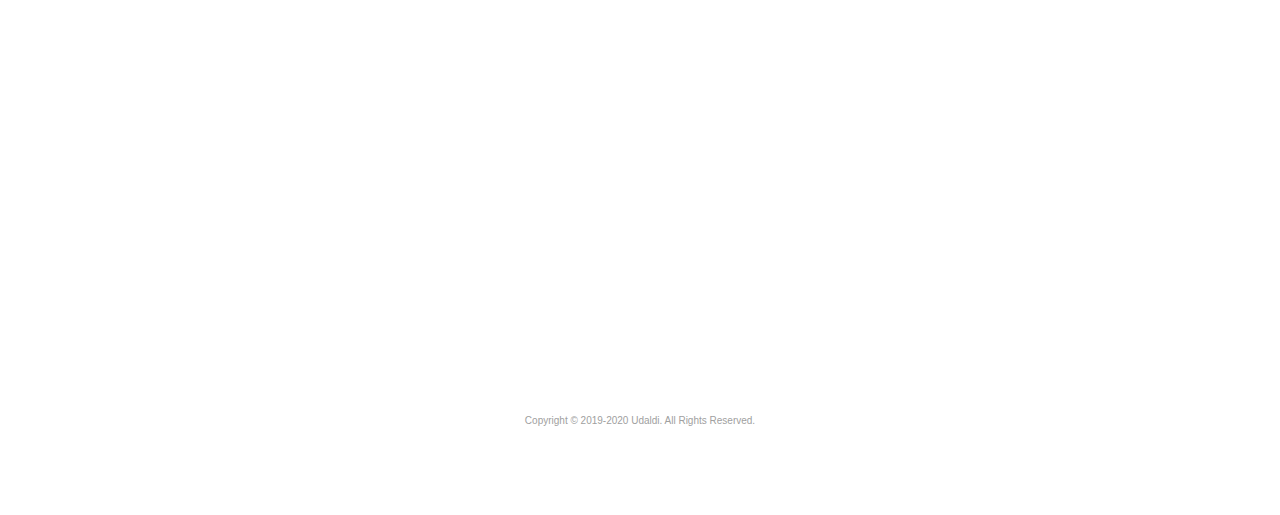
==== commit 7e7422d5: "Add files via upload" ====
--- a/index.html
+++ b/index.html
@@ -15,14 +15,14 @@
 		<link rel="stylesheet" href="./css/works.css">
 		<link rel="stylesheet" href="./css/life.css">
 	</head>
-<!-- Global site tag (gtag.js) -->
-<script async src="https://www.googletagmanager.com/gtag/js?id=UA-137829229-1"></script>
+<!-- Google tag (gtag.js) -->
+<script async src="https://www.googletagmanager.com/gtag/js?id=G-7TXZQX8R31"></script>
 <script>
   window.dataLayer = window.dataLayer || [];
   function gtag(){dataLayer.push(arguments);}
   gtag('js', new Date());
 
-  gtag('config', 'UA-137829229-1');
+  gtag('config', 'G-7TXZQX8R31');
 </script>
 
 	<body>
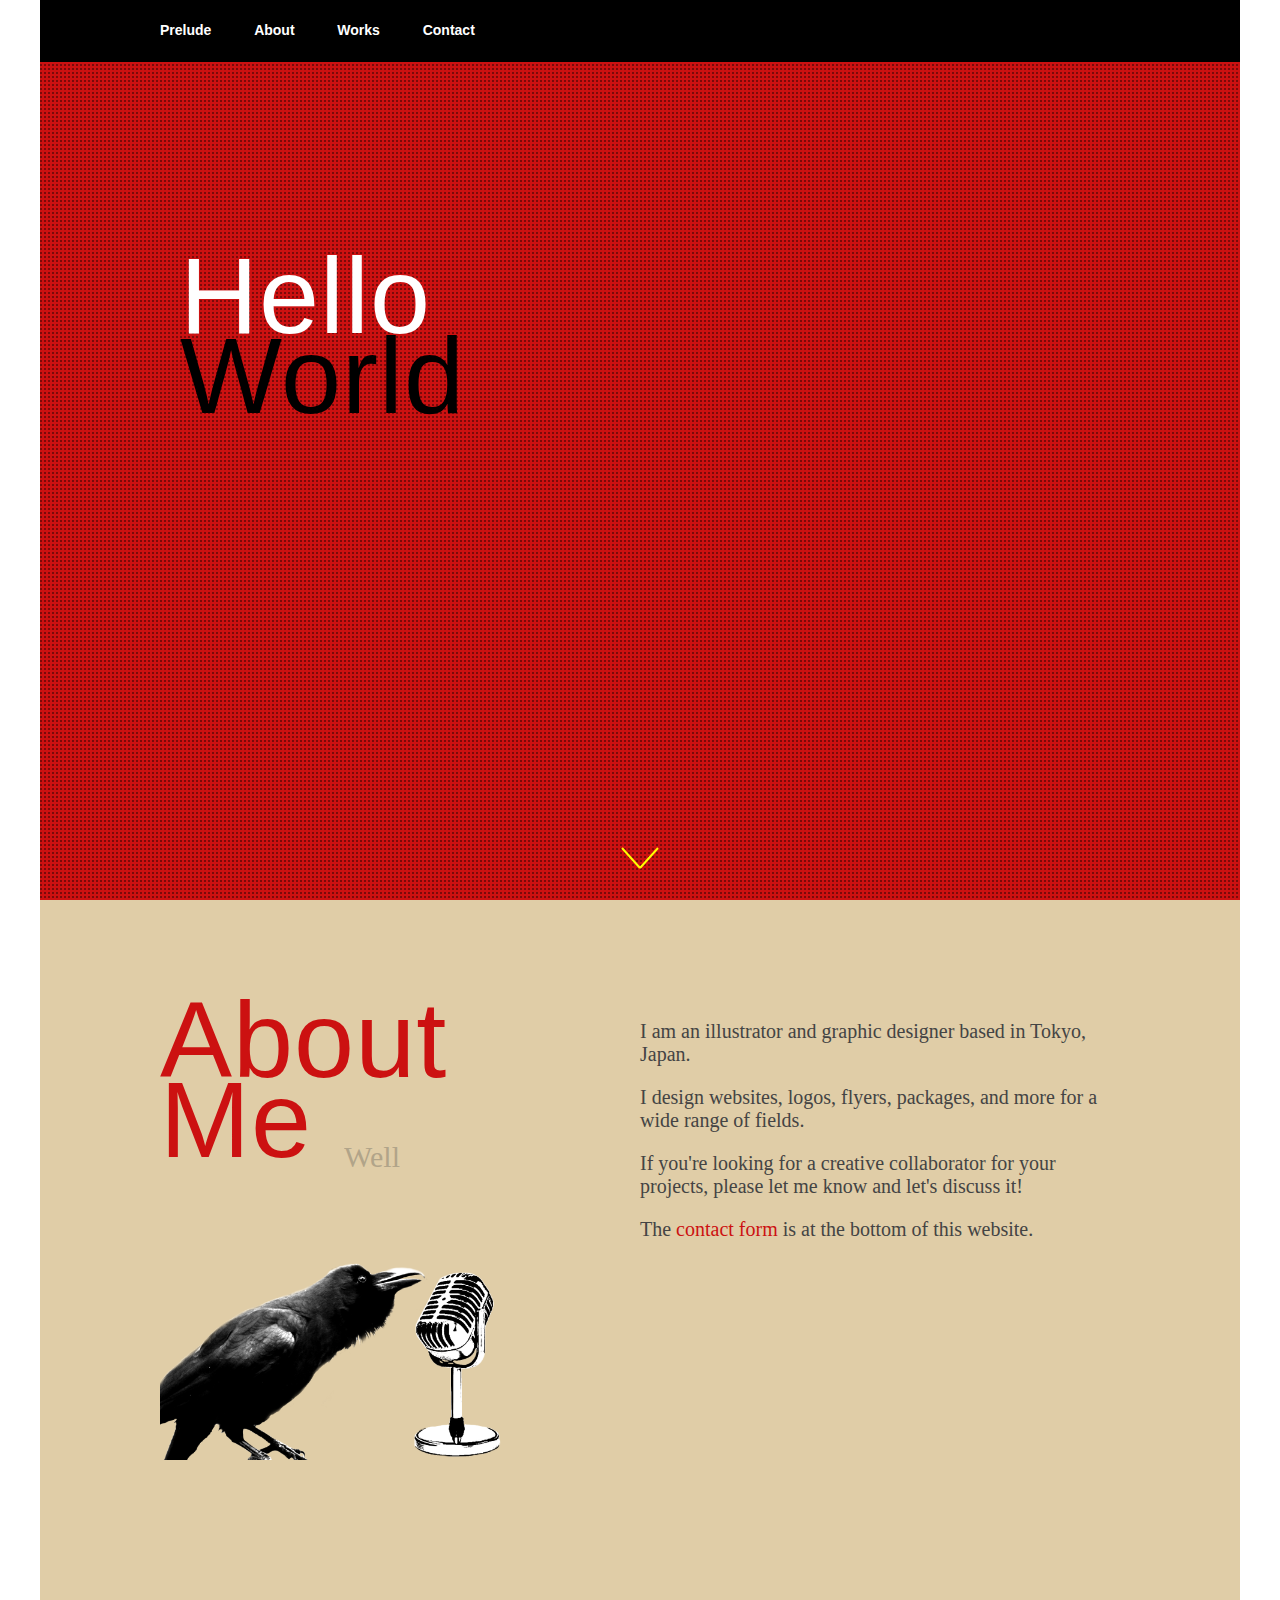
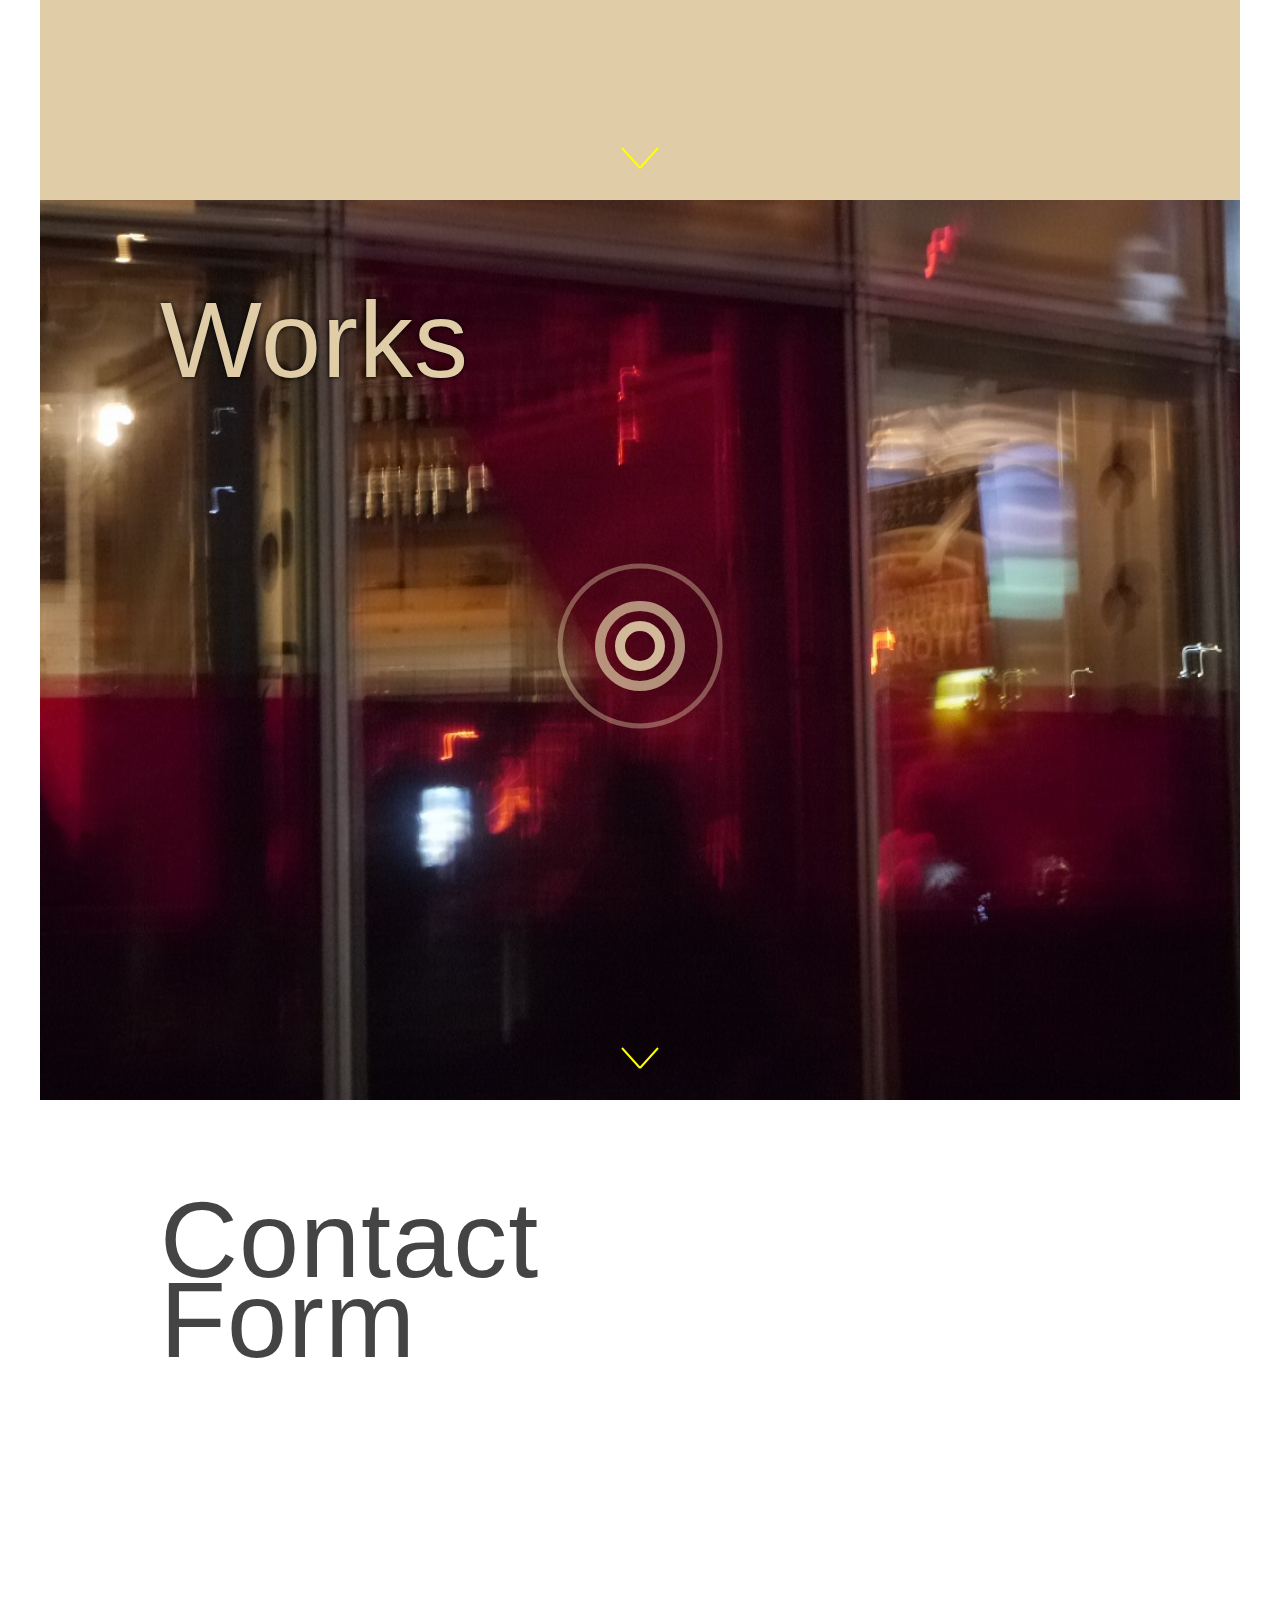
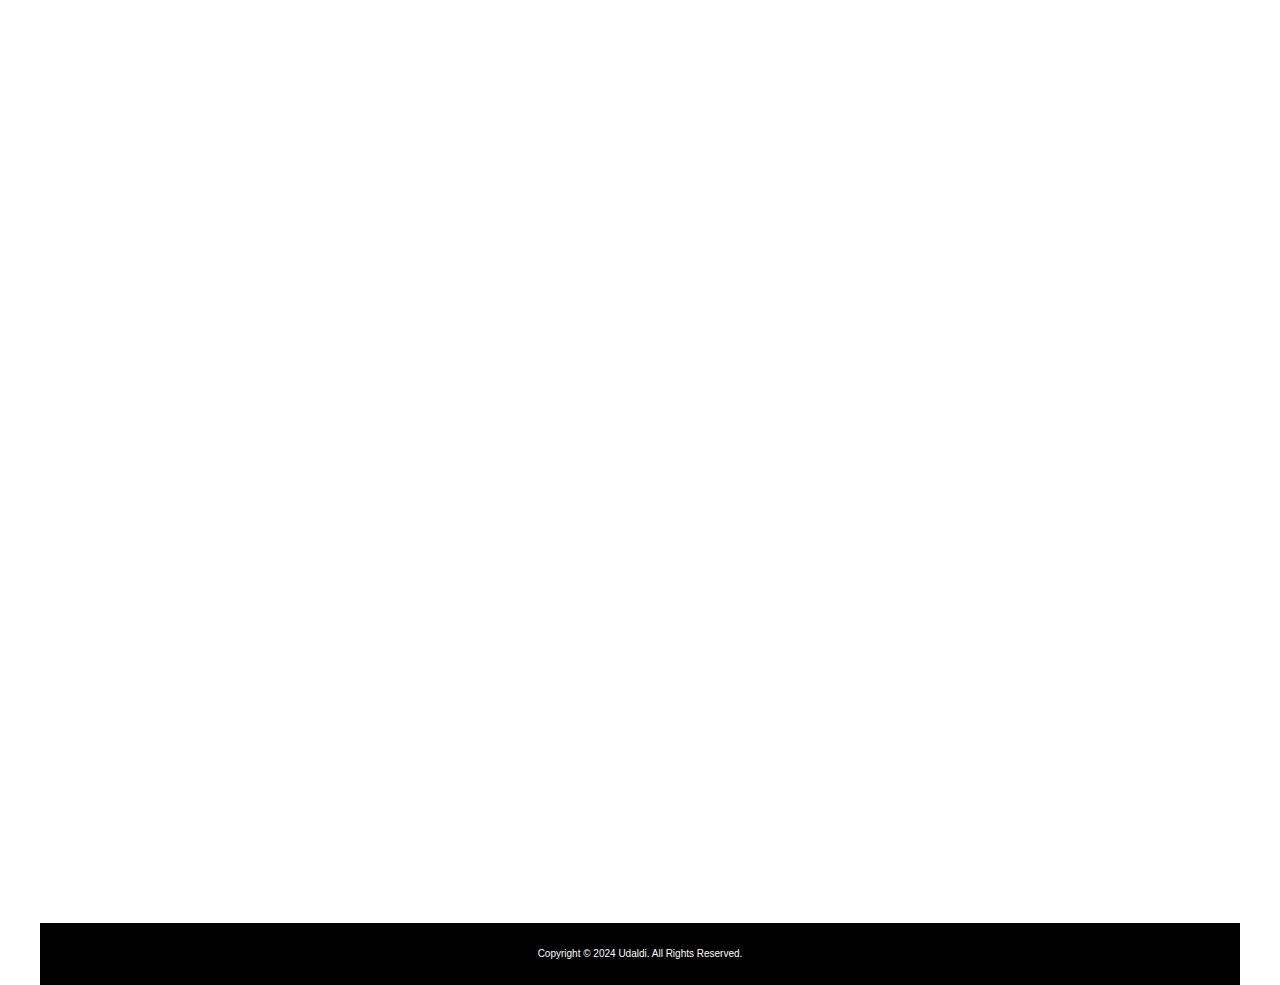
==== commit 70fd9df9: "Add files via upload" ====
--- a/index.html
+++ b/index.html
@@ -13,7 +13,7 @@
 		<link rel="stylesheet" href="./css/prelude.css">
 		<link rel="stylesheet" href="./css/about.css">
 		<link rel="stylesheet" href="./css/works.css">
-		<link rel="stylesheet" href="./css/life.css">
+		<link rel="stylesheet" href="./css/contact.css">
 	</head>
 <!-- Google tag (gtag.js) -->
 <script async src="https://www.googletagmanager.com/gtag/js?id=G-7TXZQX8R31"></script>
@@ -27,193 +27,133 @@
 
 	<body>
 		<div class="wrapper">
-			<div class="top_frame">
-				<div class="top_bg">
-					<nav>
-						<div class="xs_layout">
-							<input type="checkbox" class="naviCheck" checked="checked" id="xs_nav" style="display: none;" />
-							<label id="xs_nav_label" for="xs_nav">
-								<svg class="visible_checked"><use xlink:href="#menu"></use></svg>
-								<svg class="hidden_checked"><use xlink:href="#cross"></use></svg>
-							</label>
-							<div id="xs_navbar">
-								<ul>
-									<li><a href="#top">Prelude</a></li>
-									<li><a href="#about">About</a></li>
-									<li><a href="#works">Works</a></li>
-									<li><a href="#life">Sustainability</a></li>
-								</ul>
-							</div><!-- xs_navbar -->
-						</div><!-- xs_layout -->
-						<div class="md_layout white_text">
-							<ul id="navbar"><br />
-								<li><a href="#top">Prelude</a></li>
-								<li><a href="#about">About</a></li>
-								<li><a href="#works">Works</a></li>
-								<li><a href="#life">Sustainability</a></li>
-							</ul>
-						</div><!-- md_layout -->
-					</nav>
-					
-					<!-- PRELUDIO -->
-					<div id="top" class="setAnchor"></div>
-					<div id="ideas"></div>
-					<div id="light"></div>
-					<div class="monitor_effect">
-						<div class="contentSpace">
-							<div class="chapterName"><span class="white_text">Hello</span><br />
-								World</div><br /><br /><br />
-							<div class="typewriter white_text">
-								<div class="p1">Hi everyone. This is Udaldi.</div><br />
-								<div class="p2">Welcome to my virtual space.</div>
-							</div>
+			<nav>
+				<div class="xs_layout">
+					<input type="checkbox" class="naviCheck" checked="checked" id="xs_nav" style="display: none;" />
+					<label id="xs_nav_label" for="xs_nav">
+						<svg class="visible_checked"><use xlink:href="#menu"></use></svg>
+						<svg class="hidden_checked"><use xlink:href="#cross"></use></svg>
+					</label>
+					<div id="xs_navbar">
+						<ul>
+							<li><a href="#top">Prelude</a></li>
+							<li><a href="#about">About</a></li>
+							<li><a href="#works">Works</a></li>
+							<li><a href="#contact">Contact</a></li>
+						</ul>
+					</div><!-- xs_navbar -->
+				</div><!-- xs_layout -->
+				<div class="md_layout white_text">
+					<ul id="navbar"><br />
+						<li><a href="#top">Prelude</a></li>
+						<li><a href="#about">About</a></li>
+						<li><a href="#works">Works</a></li>
+						<li><a href="#contact">Contact</a></li>
+					</ul>
+				</div><!-- md_layout -->
+			</nav>
+			
+			<div class="top_bg">
+				<!-- PRELUDIO -->
+				<div id="top" class="setAnchor"></div>
+				<div id="ideas"></div>
+				<div id="light"></div>
+				<div class="monitor_effect">
+					<div class="contentSpaceTop">
+						<div class="chapterName"><span class="white_text">Hello</span><br />
+							World</div><br /><br /><br />
+						<div class="typewriter white_text">
+							<div class="p1">Hi everyone. This is Udaldi.</div><br />
+							<div class="p2">Welcome to my virtual space.</div>
 						</div>
-					</div><!-- monitor_effect -->
-					
-					<!-- Me, the crow -->
-					<div class="me_crow">
-						<div class="name_bg"></div>
-						<div class="hand1"></div>
-						<div class="hand2"></div>
-					</div>
+					</div>
+				</div><!-- monitor_effect -->
 				
-				
+				<!-- Me, the crow -->
+				<div class="me_crow">
+					<div class="name_bg"></div>
+					<div class="hand1"></div>
+					<div class="hand2"></div>
 				</div>
 				<div id="goDown"><a href="#about"><svg><use xlink:href="#godown"></use></svg></a></div>
-			</div><!--top_frame-->
+			</div><!-- top_bg -->
+			
 			
 			<!-- ABOUT -->
-			<div class="top_frame">
+			<div class="about_bg">
 				<div id="about" class="setAnchor"></div>
-				
-				<div class="about_bg">
-					<div class="flex_container">
-						<div id="go_prev"><svg><use xlink:href="#goprev"></use></svg></div> <!-- prev -->
-						<div id="go_next"><svg><use xlink:href="#gonext"></use></svg></div> <!-- next -->
-						<!--div class="flex_item" id="item1">
-							<!--div class="svg_container">
-								<svg width='100%' height='100%' viewBox="0 0 100 100" preserveAspectRatio="none" >
-									<path fill="yellow" opacity="0.5" d="M 170.00,1.00 C 170,1 170,442 170,442 170,442 135,442 135,442 132.90,442 129.95,442.12 128,441.4 124.44,440.10 107.98,424.68 104,421.07 104,421.07 40,364.07 40,364.07 40,364.07 12,339.16 12,339.16 9.25,336.71 2.42,331.70 2.02,328 1.65,324.47 11.81,312.47 14.29,309 14.29,309 53,255 54,255 54,255 56,255 56,255. 56,255 88.80,309 88.80,309 88.80,309 129,375 129.00,375.00 129.00,375.00 129.00,1.00 129,1 129,1 170,1 170,1 Z" />
-								</svg>
-							</div-->
-							<div class="interview_bg" id="item1">
-								<div class="inside_flex_item chapterName red_text">About<br />Me<br /><br />
-									<table id="babble" border="0" cellspacing="0" cellpadding="0" width="100%" >
-										<tbody align="right">
-											<tr>
-												<td width="50%"><span id="well">Well</span></td>
-												<td width="5%"><span id="dot1">.</span></td>
-												<td width="5%"><span id="dot2">.</span></td>
-												<td width="5%"><span id="dot3">.</span></td>
-												<td width="35%"> </td> <!-- dummy -->
-											</tr>
-										</tbody>
-									</table>
-								</div>
-							</div>
-						<!--/div-->
-						<div class="flex_item" id="item2">
-							<div class="goDown_izq"></div>
-							<div class="flex_item_margin interview">
-								
-								<p class="red_text">
-									You must be the only crow who designs and codes websites. Tell us about it.</p>
-								<p>
-									Lorem ipsum dolor sit amet, consectetur adipiscing elit, sed do eiusmod tempor incididunt ut labore et dolore magna aliqua. Ut enim ad minim veniam, quis nostrud exercitation ullamco laboris nisi ut aliquip ex ea commodo consequat. Duis aute irure dolor in reprehenderit in voluptate velit esse cillum dolore eu fugiat nulla pariatur. Excepteur sint occaecat cupidatat non proident, sunt in culpa qui officia deserunt mollit anim id est laborum.
-								</p>
-								<p class="red_text">
-									Lorem ipsum dolor sit amet, consectetur adipiscing elit, sed do eiusmod tempor incididunt ut labore et dolore magna aliqua. Ut enim ad minim veniam, quis nostrud exercitation ullamco laboris nisi ut aliquip ex ea commodo consequat. Duis aute irure dolor in reprehenderit in voluptate velit esse cillum dolore eu fugiat nulla pariatur. Excepteur sint occaecat cupidatat non proident, sunt in culpa qui officia deserunt mollit anim id est laborum.
-								</p>
-								<p>
-									Lorem ipsum dolor sit amet, consectetur adipiscing elit, sed do eiusmod tempor incididunt ut labore et dolore magna aliqua. Ut enim ad minim veniam, quis nostrud exercitation ullamco laboris nisi ut aliquip ex ea commodo consequat. Duis aute irure dolor in reprehenderit in voluptate velit esse cillum dolore eu fugiat nulla pariatur. Excepteur sint occaecat cupidatat non proident, sunt in culpa qui officia deserunt mollit anim id est laborum.
-								</p>
-							</div>
+				<div class="contentSpace">
+					<div class="col-xs-12 col-sm-6">
+						<div class="chapterName red_text">About<br>Me<br><br></div>
+						<table id="babble" border="0" cellspacing="0" cellpadding="0" width="100%" >
+							<tbody align="right">
+								<tr>
+									<td width="50%"><span id="well">Well</span></td>
+									<td width="5%"><span id="dot1">.</span></td>
+									<td width="5%"><span id="dot2">.</span></td>
+									<td width="5%"><span id="dot3">.</span></td>
+									<td width="35%"> </td> <!-- dummy -->
+								</tr>
+							</tbody>
+						</table>
+					
+						<img class="img-responsive" src="img/original/onstage2.png" alt="interviewImg" style="margin-bottom: 20px;">
+						<div class="xs_layout interview">
+							<p>
+								I am an illustrator and graphic designer based in Tokyo, Japan.
+							</p>
+							<p>
+								I design websites, logos, flyers, packages, and more for a wide range of fields. 
+							</p>
+							<p>
+								If you're looking for a creative collaborator for your projects, please let me know and let's discuss it! 
+							</p>
+							<p>
+								The <a href="#contact">contact form</a> is at the bottom of this website.
+							</p>
 						</div>
-						<div class="flex_item" id="item3">
-							<div class="flex_item_margin interview">
-								<p class="red_text">
-									Lorem ipsum dolor sit amet, consectetur adipiscing elit, sed do eiusmod tempor incididunt ut labore et dolore magna aliqua. Ut enim ad minim veniam, quis nostrud exercitation ullamco laboris nisi ut aliquip ex ea commodo consequat. Duis aute irure dolor in reprehenderit in voluptate velit esse cillum dolore eu fugiat nulla pariatur. Excepteur sint occaecat cupidatat non proident, sunt in culpa qui officia deserunt mollit anim id est laborum.
-								</p>
-								<p>
-									Lorem ipsum dolor sit amet, consectetur adipiscing elit, sed do eiusmod tempor incididunt ut labore et dolore magna aliqua. Ut enim ad minim veniam, quis nostrud exercitation ullamco laboris nisi ut aliquip ex ea commodo consequat. Duis aute irure dolor in reprehenderit in voluptate velit esse cillum dolore eu fugiat nulla pariatur. Excepteur sint occaecat cupidatat non proident, sunt in culpa qui officia deserunt mollit anim id est laborum.
-								</p>
-								<p class="red_text">
-									Lorem ipsum dolor sit amet, consectetur adipiscing elit, sed do eiusmod tempor incididunt ut labore et dolore magna aliqua. Ut enim ad minim veniam, quis nostrud exercitation ullamco laboris nisi ut aliquip ex ea commodo consequat. Duis aute irure dolor in reprehenderit in voluptate velit esse cillum dolore eu fugiat nulla pariatur. Excepteur sint occaecat cupidatat non proident, sunt in culpa qui officia deserunt mollit anim id est laborum.
-								</p>
-								<p>
-									Lorem ipsum dolor sit amet, consectetur adipiscing elit, sed do eiusmod tempor incididunt ut labore et dolore magna aliqua. Ut enim ad minim veniam, quis nostrud exercitation ullamco laboris nisi ut aliquip ex ea commodo consequat. Duis aute irure dolor in reprehenderit in voluptate velit esse cillum dolore eu fugiat nulla pariatur. Excepteur sint occaecat cupidatat non proident, sunt in culpa qui officia deserunt mollit anim id est laborum.
-								</p>
-							</div>
+					</div>
+					<div class="md_layout col-sm-6">
+						<div class="goDown_izq"></div>
+						<div class="interview">
+							<p>
+								I am an illustrator and graphic designer based in Tokyo, Japan.
+							</p>
+							<p>
+								I design websites, logos, flyers, packages, and more for a wide range of fields. 
+							</p>
+							<p>
+								If you're looking for a creative collaborator for your projects, please let me know and let's discuss it! 
+							</p>
+							<p>
+								The <a href="#contact">contact form</a> is at the bottom of this website.
+							</p>
 						</div>
-						<div class="flex_item" id="item4">
-							<div class="flex_item_margin interview">
-								<p class="red_text">
-									Lorem ipsum dolor sit amet, consectetur adipiscing elit, sed do eiusmod tempor incididunt ut labore et dolore magna aliqua. Ut enim ad minim veniam, quis nostrud exercitation ullamco laboris nisi ut aliquip ex ea commodo consequat. Duis aute irure dolor in reprehenderit in voluptate velit esse cillum dolore eu fugiat nulla pariatur. Excepteur sint occaecat cupidatat non proident, sunt in culpa qui officia deserunt mollit anim id est laborum.
-								</p>
-								<p>
-									Lorem ipsum dolor sit amet, consectetur adipiscing elit, sed do eiusmod tempor incididunt ut labore et dolore magna aliqua. Ut enim ad minim veniam, quis nostrud exercitation ullamco laboris nisi ut aliquip ex ea commodo consequat. Duis aute irure dolor in reprehenderit in voluptate velit esse cillum dolore eu fugiat nulla pariatur. Excepteur sint occaecat cupidatat non proident, sunt in culpa qui officia deserunt mollit anim id est laborum.
-								</p>
-								<p class="red_text">
-									Lorem ipsum dolor sit amet, consectetur adipiscing elit, sed do eiusmod tempor incididunt ut labore et dolore magna aliqua. Ut enim ad minim veniam, quis nostrud exercitation ullamco laboris nisi ut aliquip ex ea commodo consequat. Duis aute irure dolor in reprehenderit in voluptate velit esse cillum dolore eu fugiat nulla pariatur. Excepteur sint occaecat cupidatat non proident, sunt in culpa qui officia deserunt mollit anim id est laborum.
-								</p>
-								<p>
-									Lorem ipsum dolor sit amet, consectetur adipiscing elit, sed do eiusmod tempor incididunt ut labore et dolore magna aliqua. Ut enim ad minim veniam, quis nostrud exercitation ullamco laboris nisi ut aliquip ex ea commodo consequat. Duis aute irure dolor in reprehenderit in voluptate velit esse cillum dolore eu fugiat nulla pariatur. Excepteur sint occaecat cupidatat non proident, sunt in culpa qui officia deserunt mollit anim id est laborum.
-								</p>
-								<p class="red_text">
-									... Next question!
-								</p>
-							</div>
-						</div>
-						<div class="flex_item" id="item5">
-							<div class="flex_item_margin interview">
-								<p class="red_text">
-									Tell me about the illustrations and photography.
-								</p>
-								<p>
-									I've been a graphic novelist since I was a kid. I always drew in my life. Experimented different materials for different expression... It is unbelievable that drawing can give people emotions, isn't it? <br />
-									Sometimes we take this for granted and we simply forget about it, but it's really amazing, almost a magic. <br />As a child, I saw the graphic novel as my way to tell stories. Still I think it's amazing that only pen and papers can do so much!! 
-									
-								</p>
-							</div>
-						</div>
-					</div><!-- flex_container -->
-				</div><!--top_bg-->
-				
+					</div>
+				</div>
 				<div id="goDown"><a href="#works"><svg><use xlink:href="#godown"></use></svg></a></div>
-			</div><!--top_frame-->
+			</div><!--about_bg-->
 			
 			<!-- WORKS -->
-			<div class="top_frame">
+			<div class="work_bg">
 				<div id="works" class="setAnchor"></div>
-				<div id="work_bg">
-					<div class="contentSpace">
-						<div class="chapterName readable cream_text">Works<br /><br /></div>
-						<div id="clickMe"><a href="works.html"><svg><use xlink:href="#clickme"></use></svg></a></div>
-					</div>
-				</div><!--work_bg-->
-				<div id="goDown"><a href="#life"><svg><use xlink:href="#godown"></use></svg></a></div>
-			</div><!--top_frame-->
-			
-			<!-- LIFE -->
-			<div class="top_frame">
-				<div id="life" class="setAnchor"></div>
-				<div class="store_bg">
-					<div class="contentSpace">
-						<div class="chapterName darkGray_text">Sustain<br />&emsp;ability<br /><br /></div>
-						
-						<!-- // REMOVED: Github no ejecuta PHP -->
-						<!-- form class="contact_form" action="contact.php" method="post">
-							<label for="name">Name</label>
-							<input type="text" id="name" name="remitente" placeholder="Udaldi, The Crow">
-							<label for="email">Email</label>
-							<input type="email" id="email" name="email" placeholder="email@mailserver.com">
-							<label for="inquery">Have your say</label>
-							<textarea id="inquery" name="inquery"></textarea>
-							<button type="submit">Submit</button>
-						</form -->
-					</div>
-				</div><!--top_bg-->
-			</div><!--top_frame-->
+				<div class="contentSpace">
+					<div class="chapterName readable cream_text">Works<br><br></div>
+					<div id="clickMe"><a href="works.html"><svg><use xlink:href="#clickme"></use></svg></a></div>
+				</div>
+				<div id="goDown"><a href="#contact"><svg><use xlink:href="#godown"></use></svg></a></div>
+			</div><!--work_bg-->
+			
+			<!-- CONTACT -->
+			<div class="contact_bg">
+				<div id="contact" class="setAnchor"></div>
+				<div class="contentSpace">
+					<div class="chapterName darkGray_text">Contact<br>Form</div>
+					<div class="contact">
+						<iframe src="https://docs.google.com/forms/d/e/1FAIpQLSelNyYfBvVeMIZQ6vGjE0J_T-ckwwYQxRhVgENVfLF2U-71kg/viewform?embedded=true" width="90%" height="1000" frameborder="0" marginheight="0" marginwidth="0">Loading…</iframe>
+					</div>
+				</div><!--contact_contents-->
+			</div><!--.contact_bg-->
 			
 			
 			<div id="page_top">
@@ -222,7 +162,7 @@
 			
 			
 			<footer>
-				<p class="copyright gray_text">Copyright &copy; 2019-2020 Udaldi. All Rights Reserved.</p>
+				<p class="copyright gray_text">Copyright &copy; 2024 Udaldi. All Rights Reserved.</p>
 			</footer>
 		</div><!--wrapper-->
 		<script type="text/javascript" src="./js/jquery.min.js"></script>
--- a/css/gridsystem.css
+++ b/css/gridsystem.css
@@ -171,6 +171,7 @@
 .col-xs-offset-0 {
   margin-left: 0;
 }
+
 @media (min-width: 768px) {
   .col-sm-1, .col-sm-2, .col-sm-3, .col-sm-4, .col-sm-5, .col-sm-6, .col-sm-7, .col-sm-8, .col-sm-9, .col-sm-10, .col-sm-11, .col-sm-12 {
     float: left;
--- a/css/common.css
+++ b/css/common.css
@@ -36,8 +36,7 @@
 	height: 100%;
 	width: 100%;
 	max-width: 1200px;
-	margin-left: auto;
-	margin-right: auto;
+	margin: 0 auto;
 }
 .top_frame {
 	position: relative;
@@ -66,9 +65,7 @@
 	background-position: left top;
 	background-repeat: repeat;
 	width: 100%;
-	height: 100%; 
-	padding: 0;
-	overflow: hidden;
+	height: 100%;
 }
 .growingDots {
 	position: absolute;
@@ -187,13 +184,19 @@
 	top: 100px;
 }
 .contentSpaceHalf,
-.contentSpace {
-	padding: 100px 20px 0px;
-	height: 100%;
-	//width: 100%;
+.contentSpaceTop {
+	margin: 100px 20px;
+	height: 100%;
+
 }
 .ignoreContentSpace {
 	margin: -100px -20px 0px;
+}
+.contentSpace {
+	position: relative;
+	width: 90%;
+	height: 100%;
+	margin: 100px auto;
 }
 @media (min-width: 768px) {
 	.half_frame {
@@ -205,7 +208,7 @@
 		overflow: hidden;
 		display: inline-block;
 	}
-	.contentSpace {
+	.contentSpaceTop {
 		padding-top: 13%;
 		padding-left: 10%;
 		width: 80%;
@@ -234,6 +237,9 @@
 		width: 100%;
 		height: 100%;
 		float: left;
+	}
+	.contentSpace {
+		width: 80%;
 	}
 }
 .rightAlign {
@@ -348,8 +354,8 @@
 }
 /* footer */
 footer {
-	background: #ffffff;
-	height: 100px;
+	background: #000;
+	height: 62px;
 	width: 100%;
 	max-width: 1200px;
 	cursor: url("../img/cursor2.png") 12 12, auto;
@@ -358,7 +364,8 @@
 	text-align: center;
 	font-family: arial;
 	font-size: x-small;
-	margin: 1.5rem;
+	line-height: 62px;
+	color: #fff;
 }
 
 /* Responsive Design */
--- a/css/prelude.css
+++ b/css/prelude.css
@@ -3,8 +3,7 @@
 	position: relative;
 	background: #cc1111;
 	//background: #d9a5b3;
-	margin-left: auto;
-	margin-right: auto;
+	margin: 0 auto;
 	width: 100%;
 	height: 100%;
 	padding: 0;
--- a/css/about.css
+++ b/css/about.css
@@ -3,9 +3,7 @@
 .about_bg {
 	position: relative;
 	background: #e0cda7;
-	//background: #1868ae;
-	margin-left: auto;
-	margin-right: auto;
+	margin: 0 auto;
 	width: 100%;
 	height: 100%;
 	overflow: hidden;
@@ -22,8 +20,8 @@
 	width: 100%;
 	height: auto; 
 	padding: 0;
-	overflow: hidden;
 }
+
 #babble {
 	position: relative;
 	font-family: Palatino,"Palatino Linotype";
@@ -140,6 +138,9 @@
 	font-size: 1.4rem;
 	color: #444444;
 }
+.interview a {
+	color: #c11;
+}
 @media (min-width: 768px) {
 	.flex_item {
 		width: 50%;
@@ -159,4 +160,7 @@
 	#go_next {
 		margin-right: 20px;
 	}
+	.interview {
+		font-size: 2rem;
+	}
 }--- a/css/works.css
+++ b/css/works.css
@@ -1,15 +1,15 @@
 @charset "UTF-8";
-#work_bg {
+.work_bg {
+	position: relative;
 	background-image: url("../img/worksBG.jpg");
 	background-position: center;
 	background-repeat: no-repeat;
 	background-size: cover;
-	margin-left: auto;
-	margin-right: auto;
+	margin: 0 auto;
 	width: 100%;
 	height: 100%;
-	padding: 0;
 	z-index: 1;
+	overflow: hidden;
 }
 .worksTblXS {
 	font-family: Helvetica, Arial;
--- a/css/contact.css
+++ b/css/contact.css
@@ -0,0 +1,32 @@
+@charset "UTF-8";
+
+.contact_bg {
+	position: relative;
+	background: #fff;
+	width: 100%;
+	max-width: 1200px;
+	margin: 0 auto;
+	overflow: hidden;
+}
+.contact_contents {
+	background-color: #fff;
+	margin: 0 20px;
+	height: 100%;
+	text-align: center;
+}
+.contact_contents .chapterName {
+	text-align: left;
+}
+.contact {
+	margin-top: 10px;
+}
+@media (min-width: 768px) {
+	.contact_contents {
+        margin-left: 10%;
+        width: 80%;
+        padding-top: 100px;
+	}
+	.contact {
+		margin-top: 50px;
+	}
+}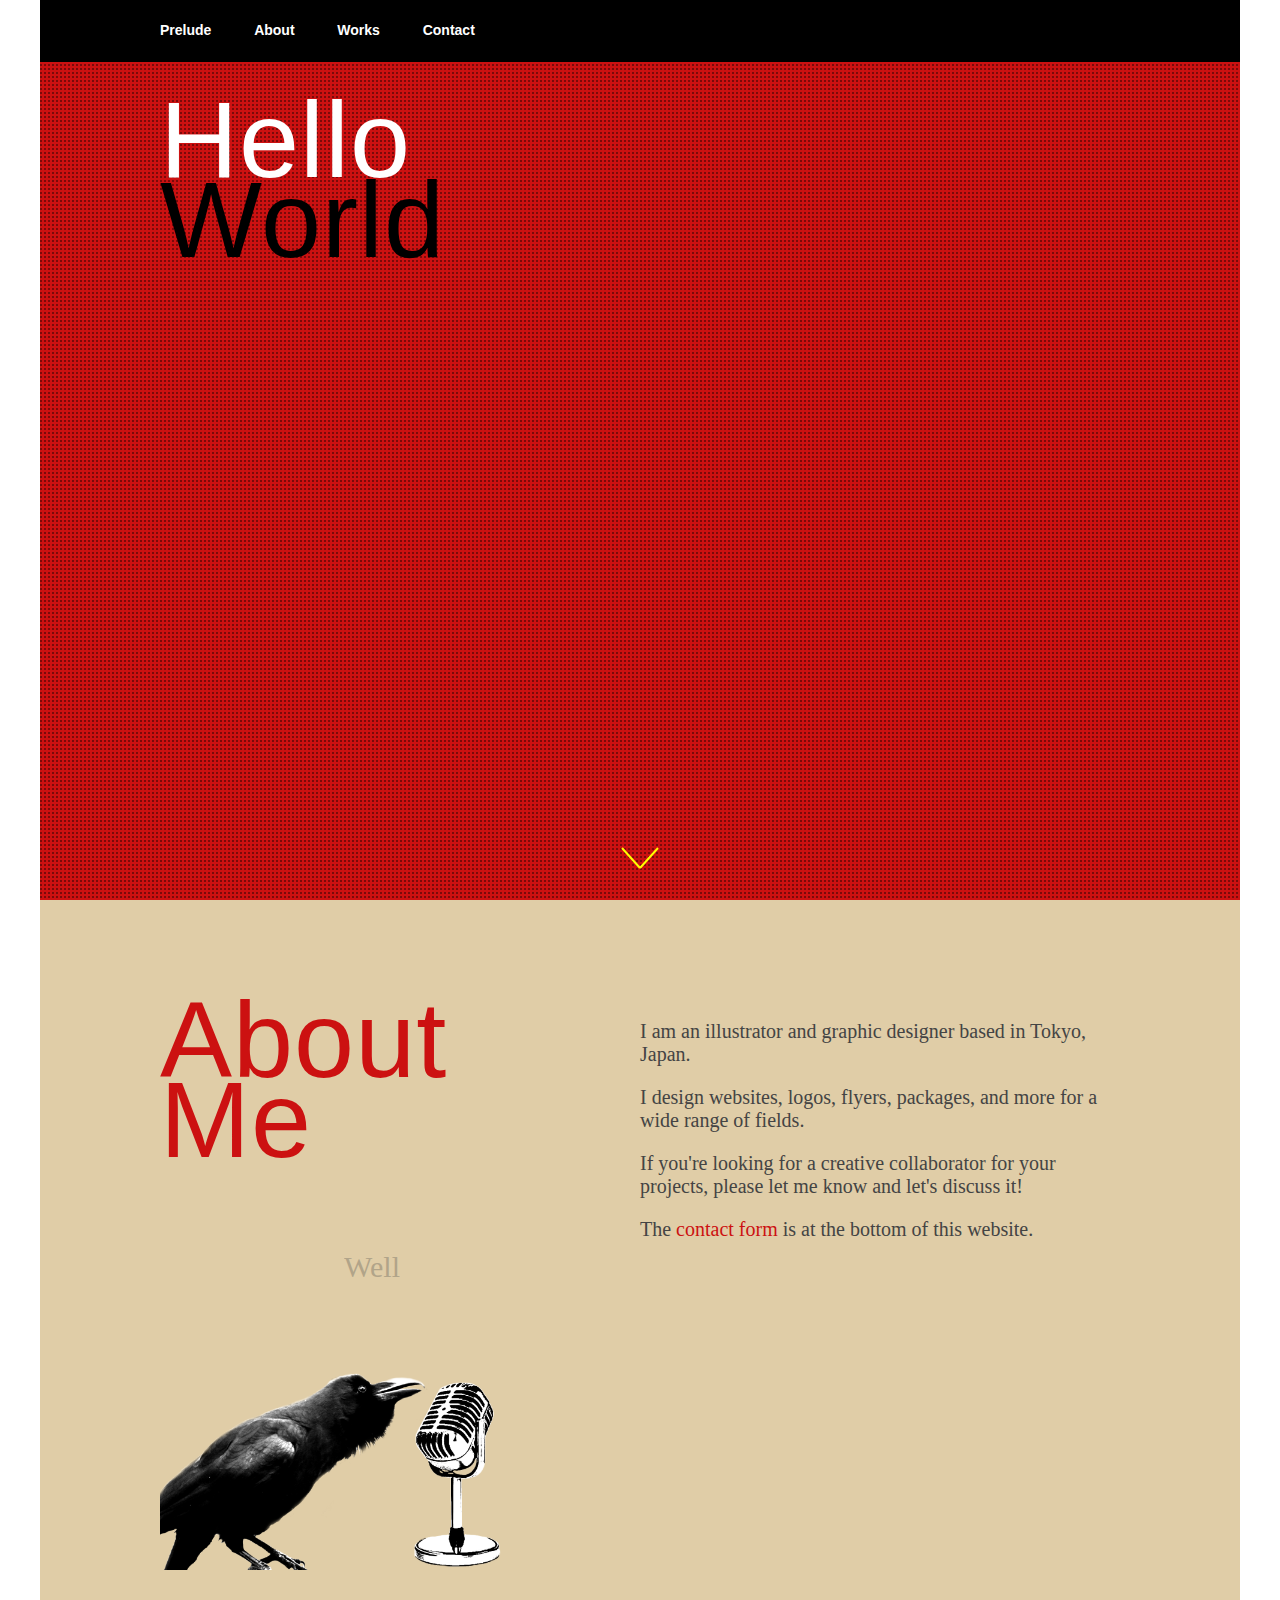
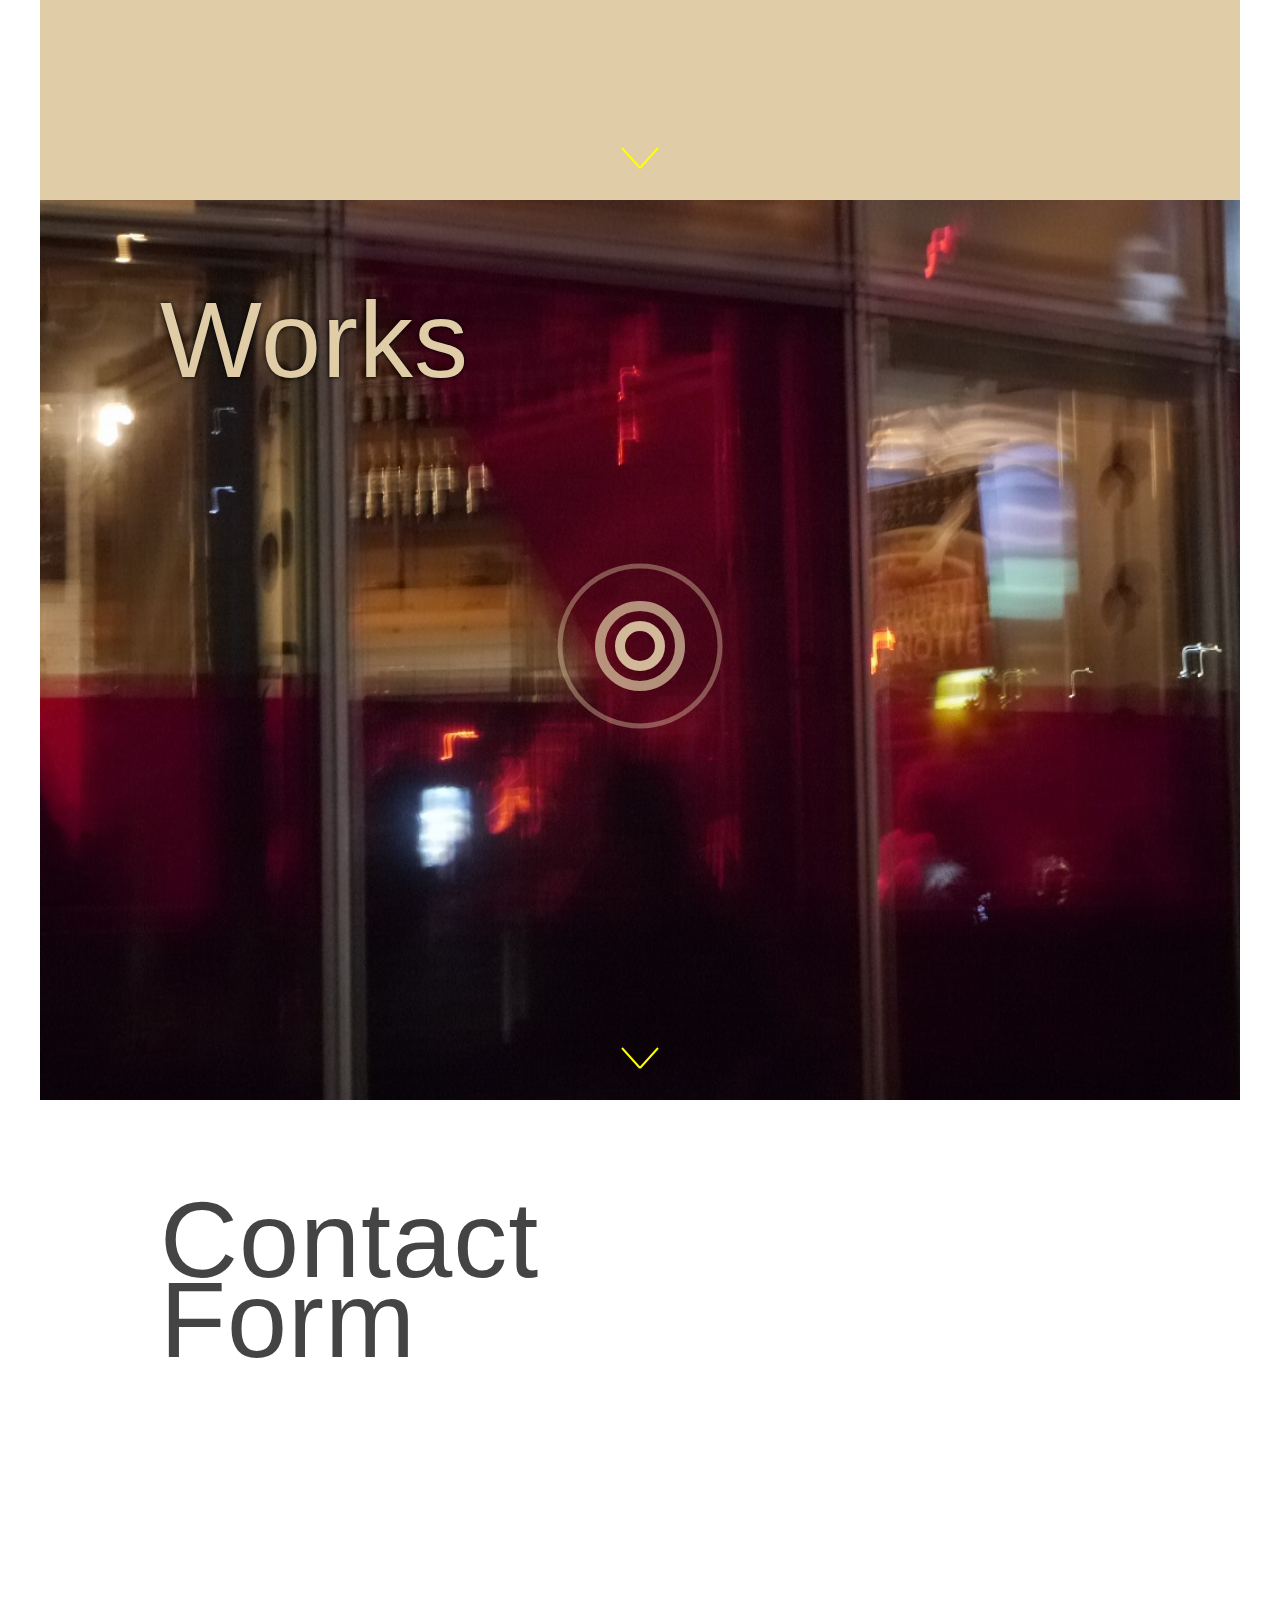
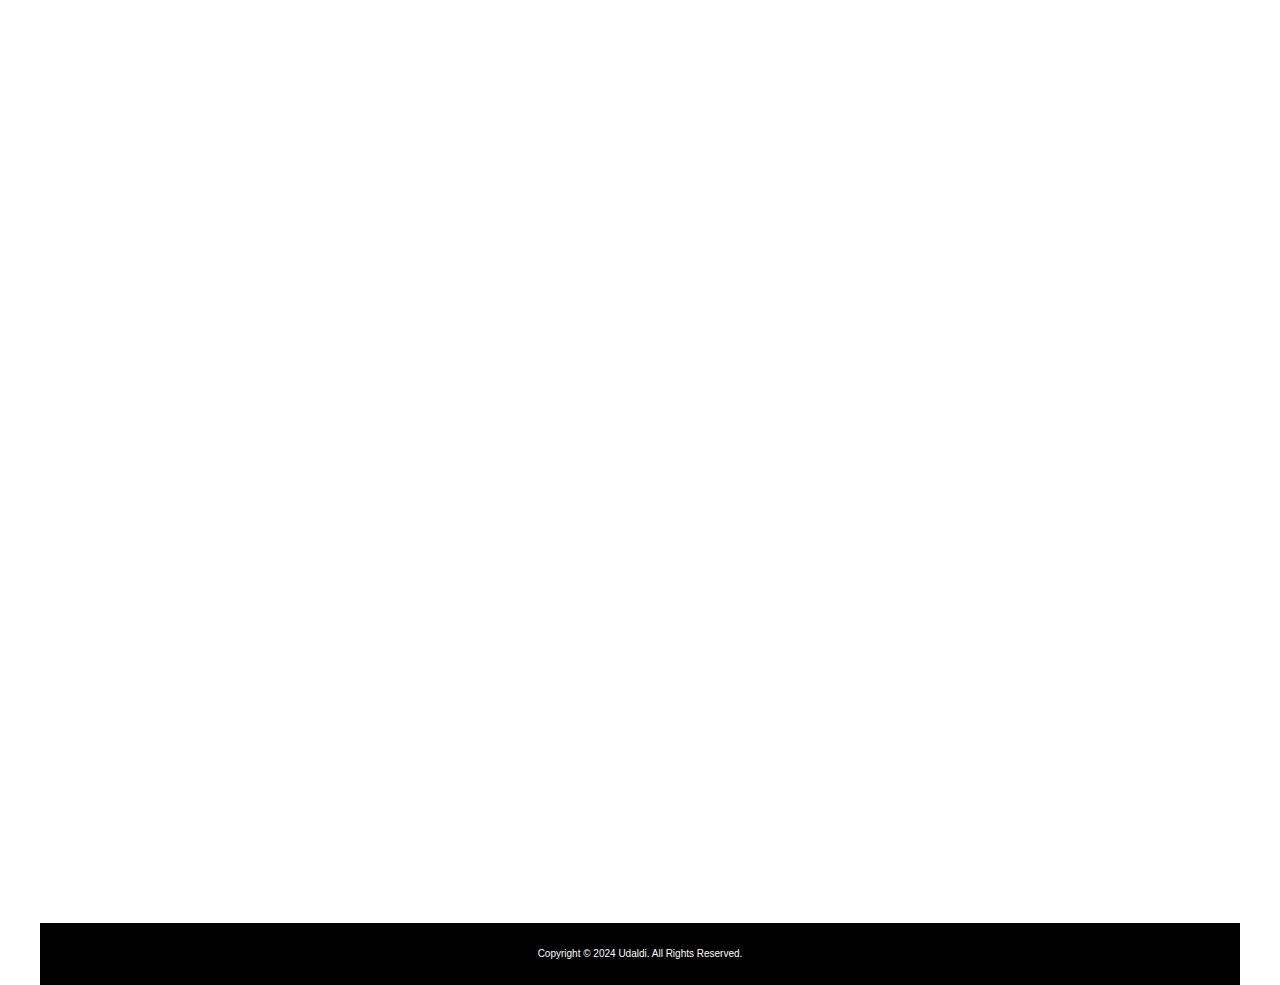
==== commit 46f92041: "Add files via upload" ====
--- a/index.html
+++ b/index.html
@@ -59,7 +59,7 @@
 				<div id="ideas"></div>
 				<div id="light"></div>
 				<div class="monitor_effect">
-					<div class="contentSpaceTop">
+					<div class="contentSpace">
 						<div class="chapterName"><span class="white_text">Hello</span><br />
 							World</div><br /><br /><br />
 						<div class="typewriter white_text">
@@ -97,7 +97,7 @@
 							</tbody>
 						</table>
 					
-						<img class="img-responsive" src="img/original/onstage2.png" alt="interviewImg" style="margin-bottom: 20px;">
+						<img class="img-responsive" src="img/original/onstage2.png" alt="interviewImg" style="margin:0 0 30px;">
 						<div class="xs_layout interview">
 							<p>
 								I am an illustrator and graphic designer based in Tokyo, Japan.
--- a/css/common.css
+++ b/css/common.css
@@ -195,7 +195,6 @@
 .contentSpace {
 	position: relative;
 	width: 90%;
-	height: 100%;
 	margin: 100px auto;
 }
 @media (min-width: 768px) {
--- a/css/prelude.css
+++ b/css/prelude.css
@@ -5,7 +5,7 @@
 	//background: #d9a5b3;
 	margin: 0 auto;
 	width: 100%;
-	height: 100%;
+	min-height: 100%;
 	padding: 0;
 	overflow: hidden;
 }
--- a/css/about.css
+++ b/css/about.css
@@ -5,7 +5,7 @@
 	background: #e0cda7;
 	margin: 0 auto;
 	width: 100%;
-	height: 100%;
+	min-height: 100%;
 	overflow: hidden;
 }
 .interview_bg {
@@ -27,9 +27,7 @@
 	font-family: Palatino,"Palatino Linotype";
 	font-size: 3rem;
 	color: #444444;
-	margin-top: 10%;
-//	min-width: 600px;
-//	width: 600px;
+	margin-top: -20px;
 }
 #babble td {
 	//opacity: 0;
@@ -58,7 +56,7 @@
 }
 @media (min-width: 768px) {
 	#babble {
-		margin-top: -100px;
+		margin-top: 10px;
 	}
 	.interview_bg {
 		min-width: 50%;
--- a/css/works.css
+++ b/css/works.css
@@ -7,7 +7,7 @@
 	background-size: cover;
 	margin: 0 auto;
 	width: 100%;
-	height: 100%;
+	min-height: 100%;
 	z-index: 1;
 	overflow: hidden;
 }
--- a/css/contact.css
+++ b/css/contact.css
@@ -5,6 +5,7 @@
 	background: #fff;
 	width: 100%;
 	max-width: 1200px;
+	min-height: 100%;
 	margin: 0 auto;
 	overflow: hidden;
 }
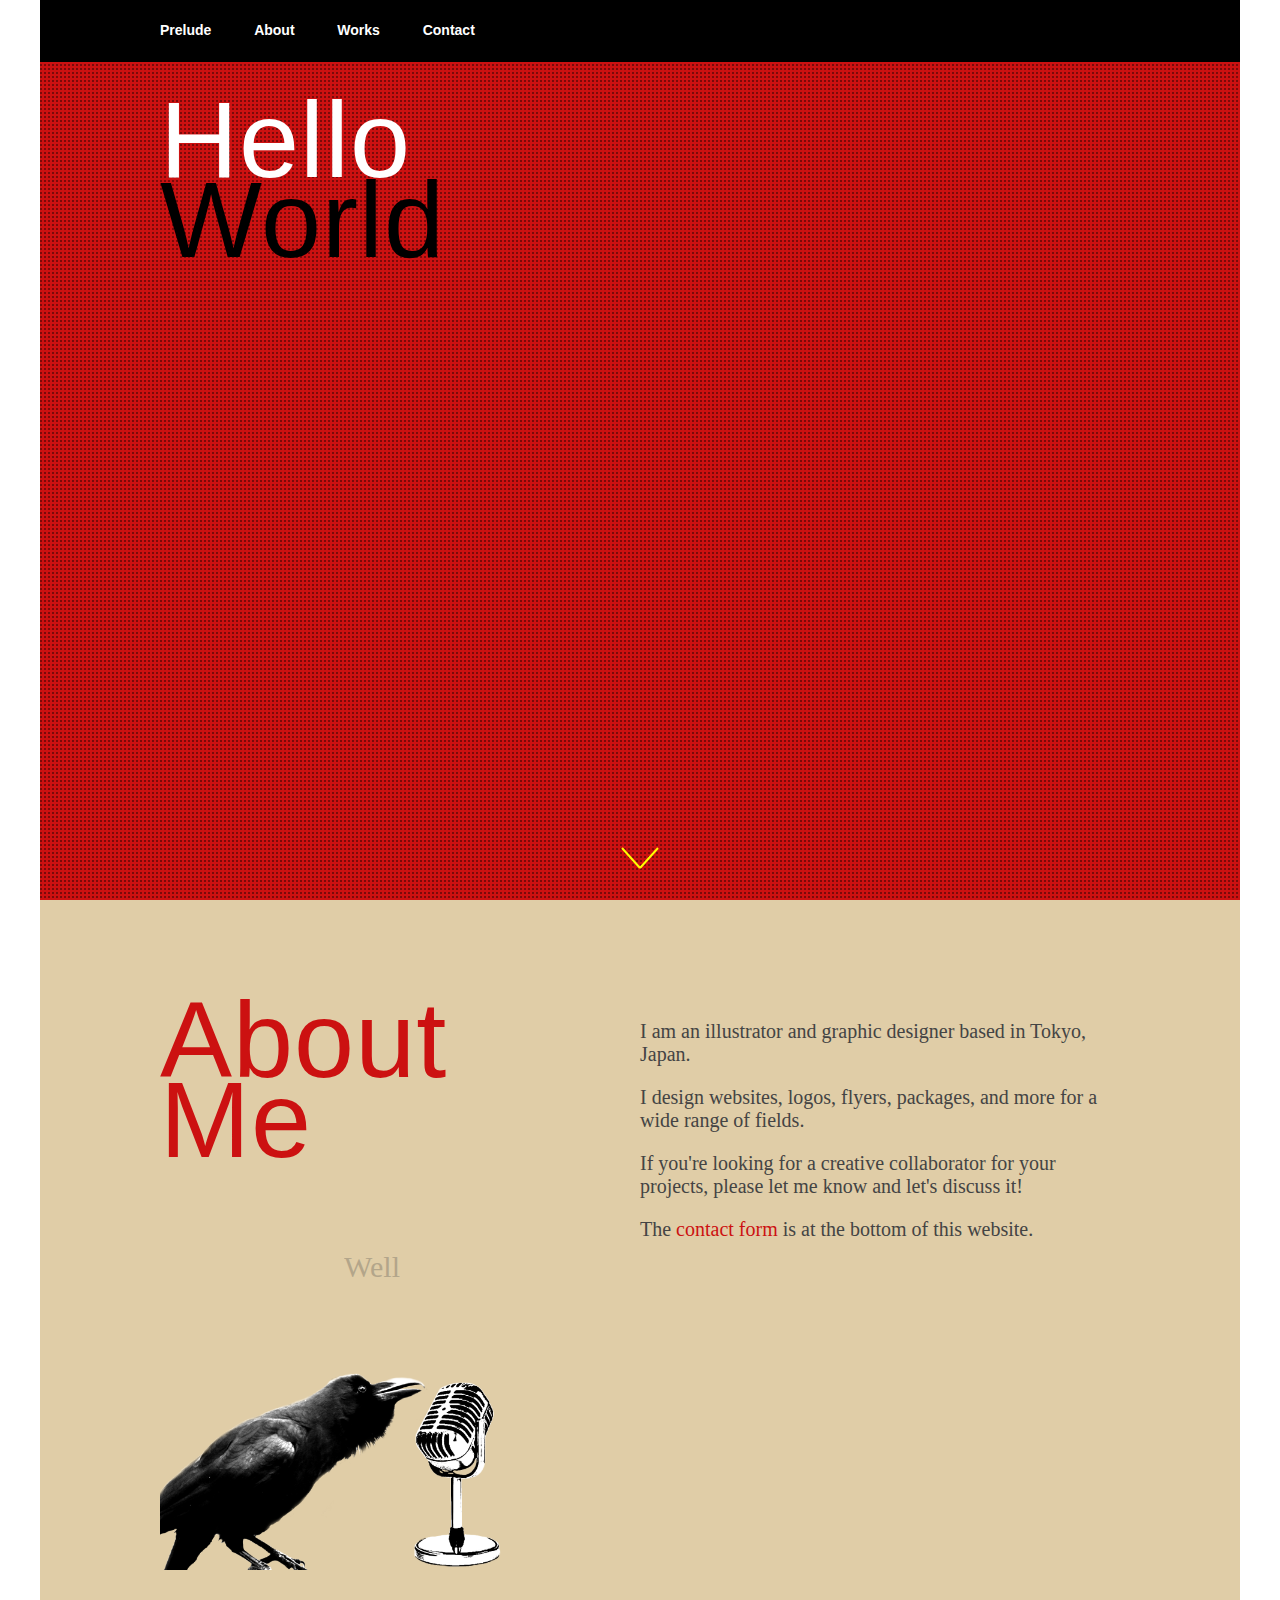
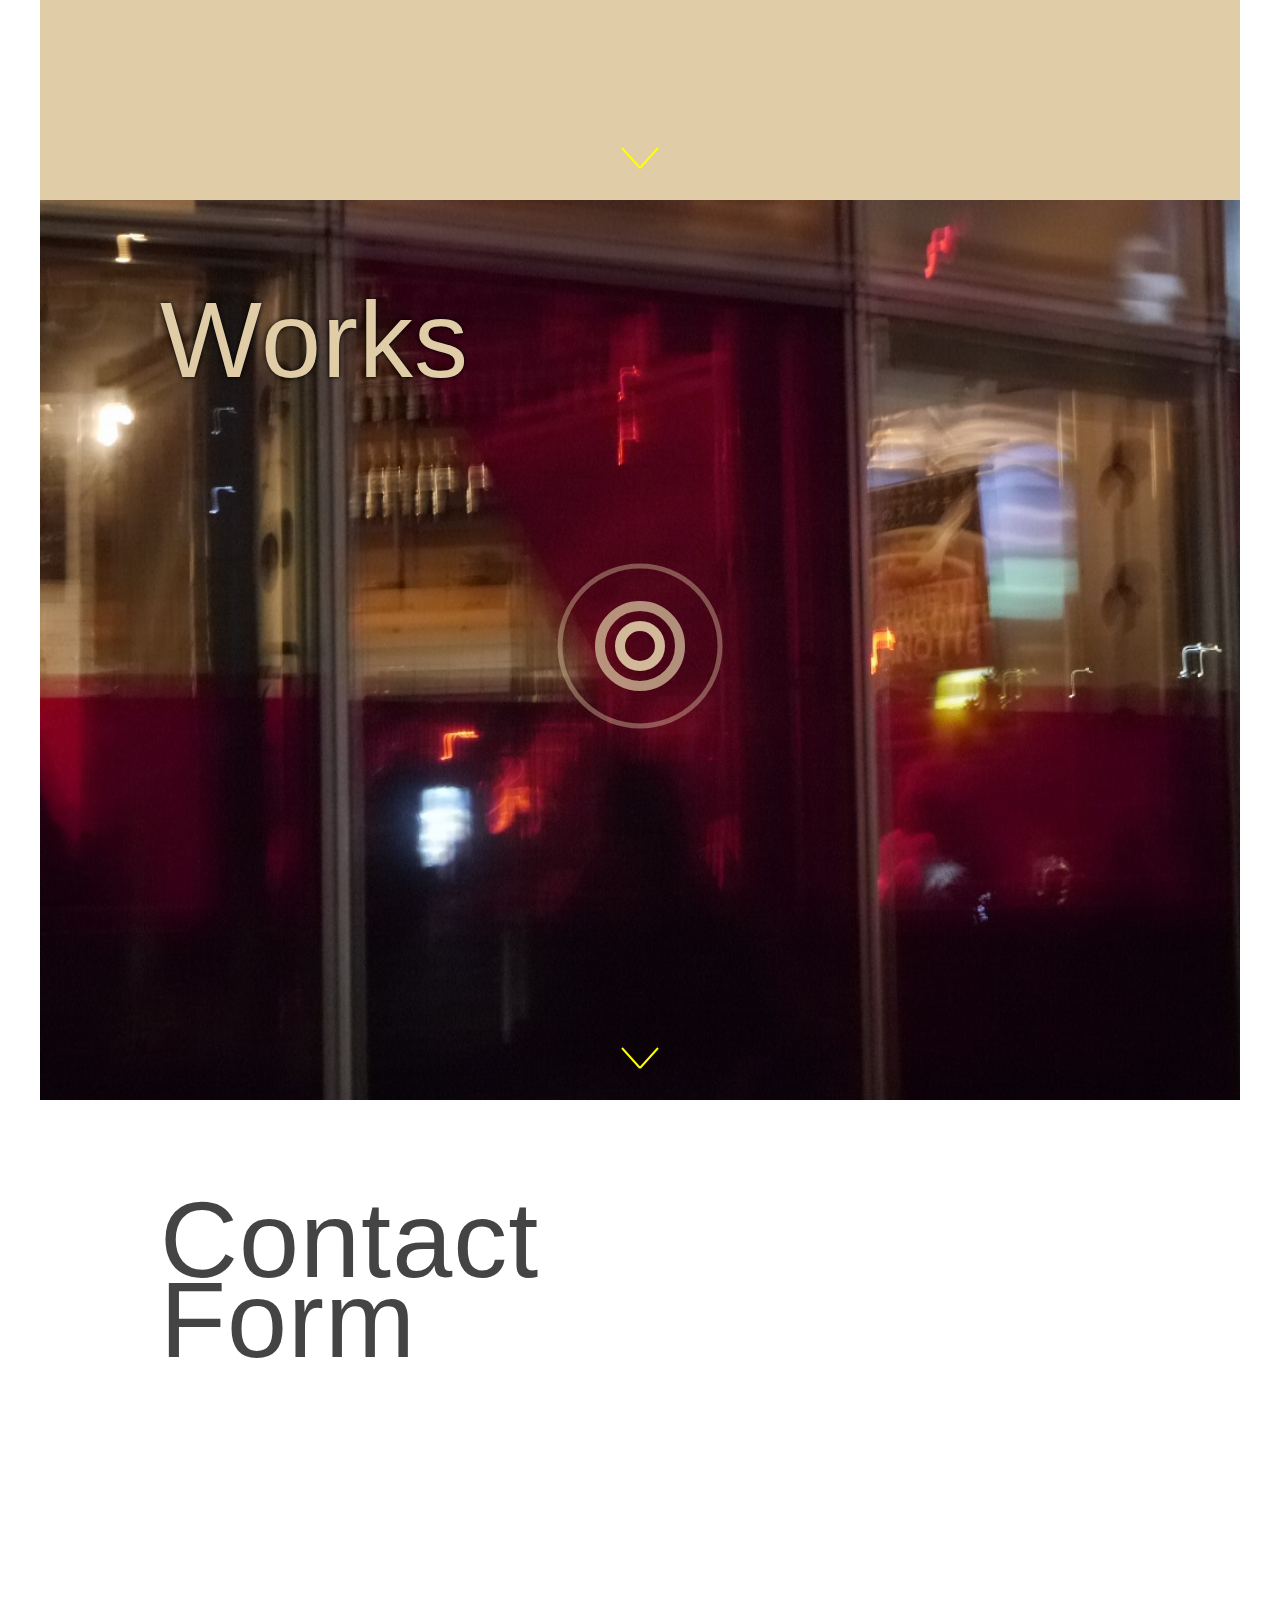
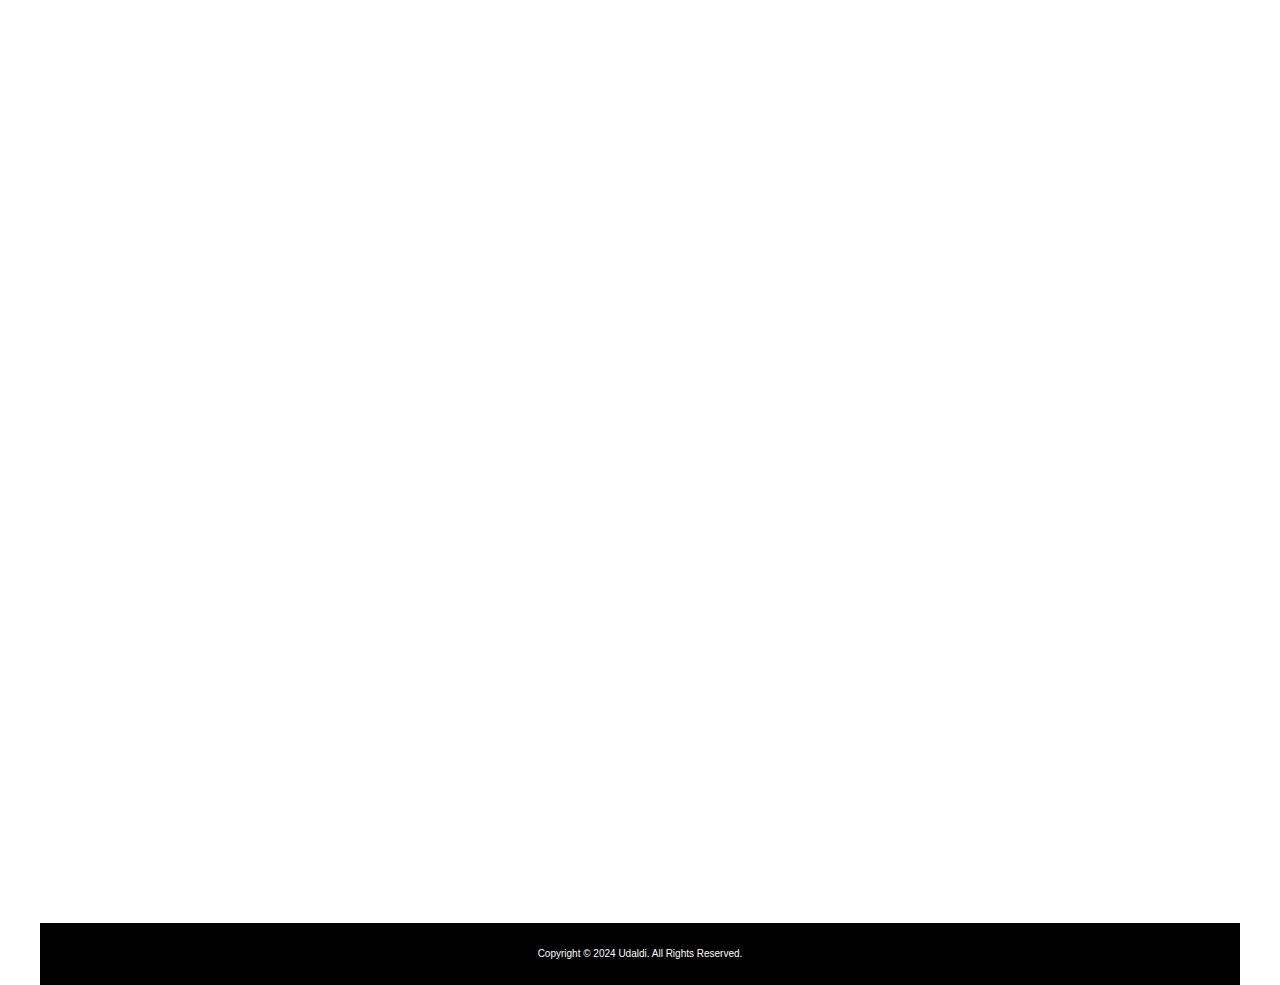
==== commit 8a43637d: "Add files via upload" ====
--- a/index.html
+++ b/index.html
@@ -150,7 +150,7 @@
 				<div class="contentSpace">
 					<div class="chapterName darkGray_text">Contact<br>Form</div>
 					<div class="contact">
-						<iframe src="https://docs.google.com/forms/d/e/1FAIpQLSelNyYfBvVeMIZQ6vGjE0J_T-ckwwYQxRhVgENVfLF2U-71kg/viewform?embedded=true" width="90%" height="1000" frameborder="0" marginheight="0" marginwidth="0">Loading…</iframe>
+						<iframe src="https://docs.google.com/forms/d/e/1FAIpQLSelNyYfBvVeMIZQ6vGjE0J_T-ckwwYQxRhVgENVfLF2U-71kg/viewform?embedded=true" width="100%" height="1000" frameborder="0" marginheight="0" marginwidth="0">Loading…</iframe>
 					</div>
 				</div><!--contact_contents-->
 			</div><!--.contact_bg-->
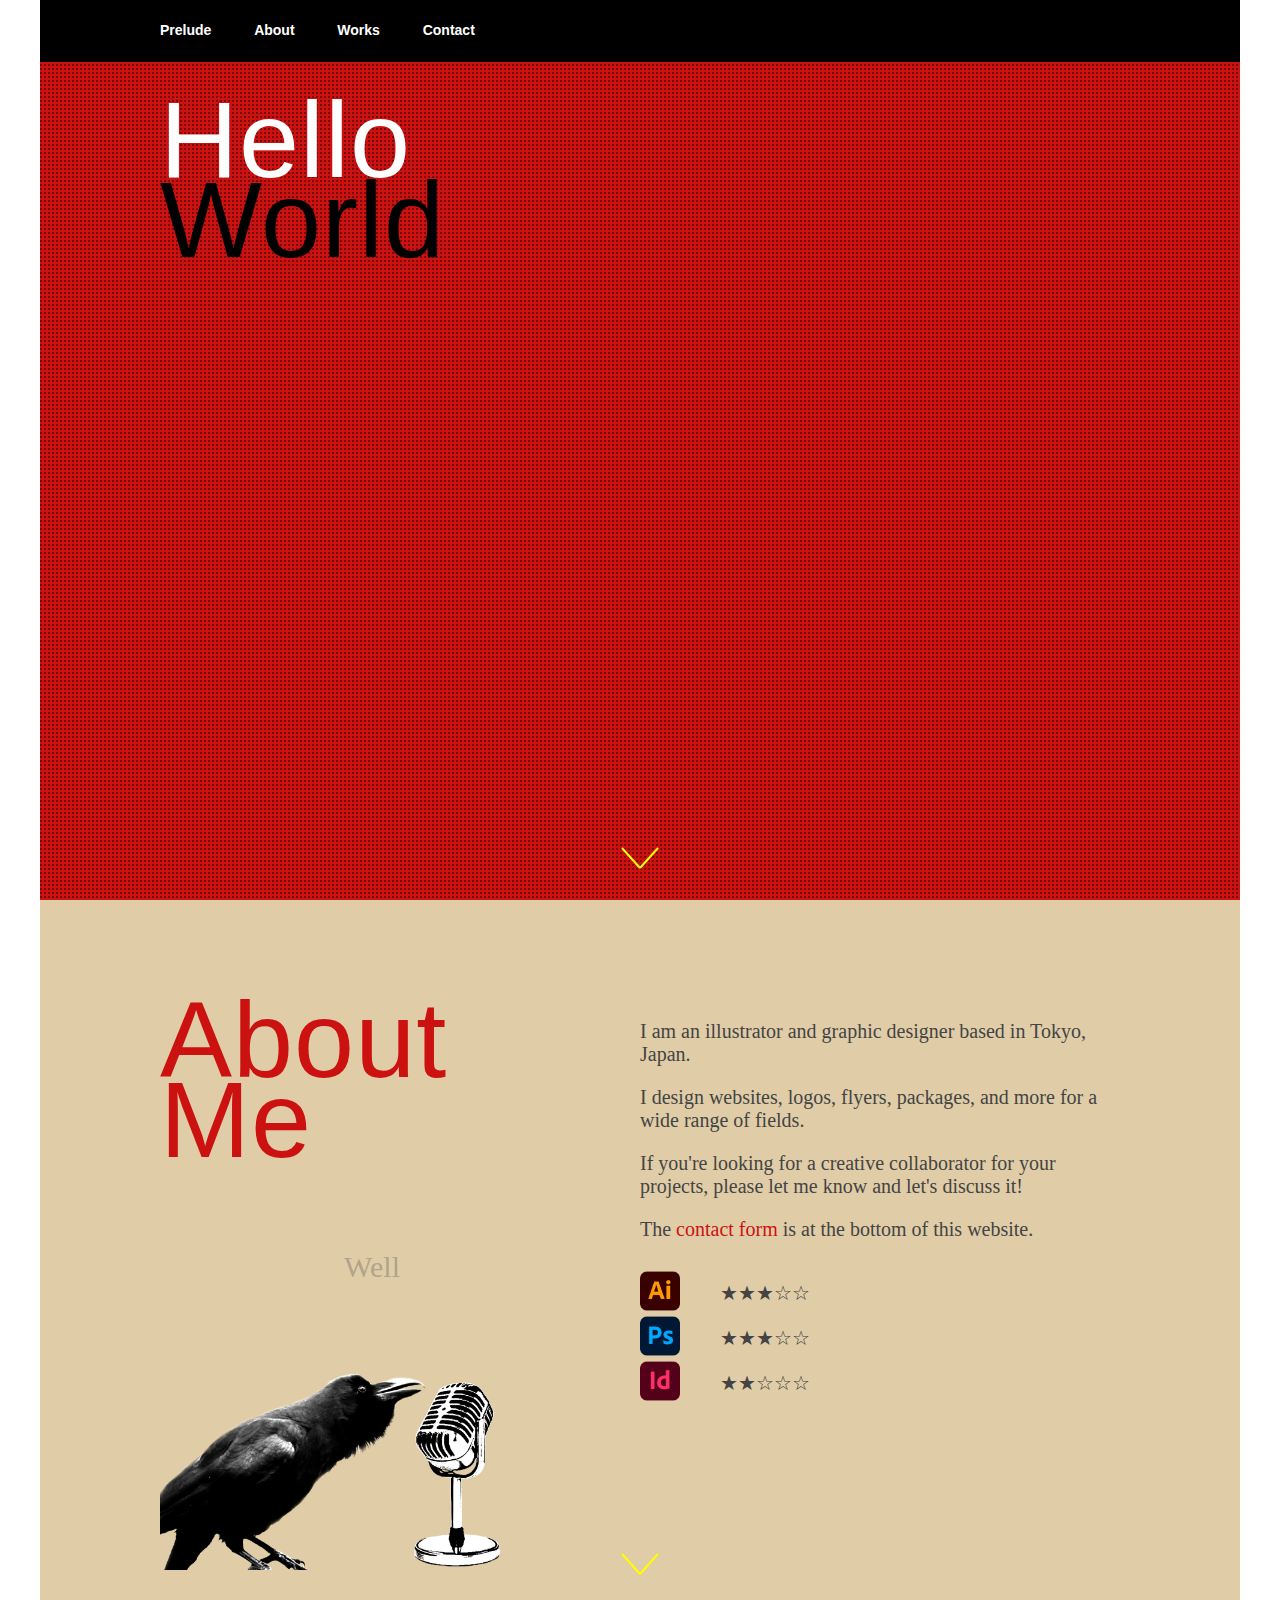
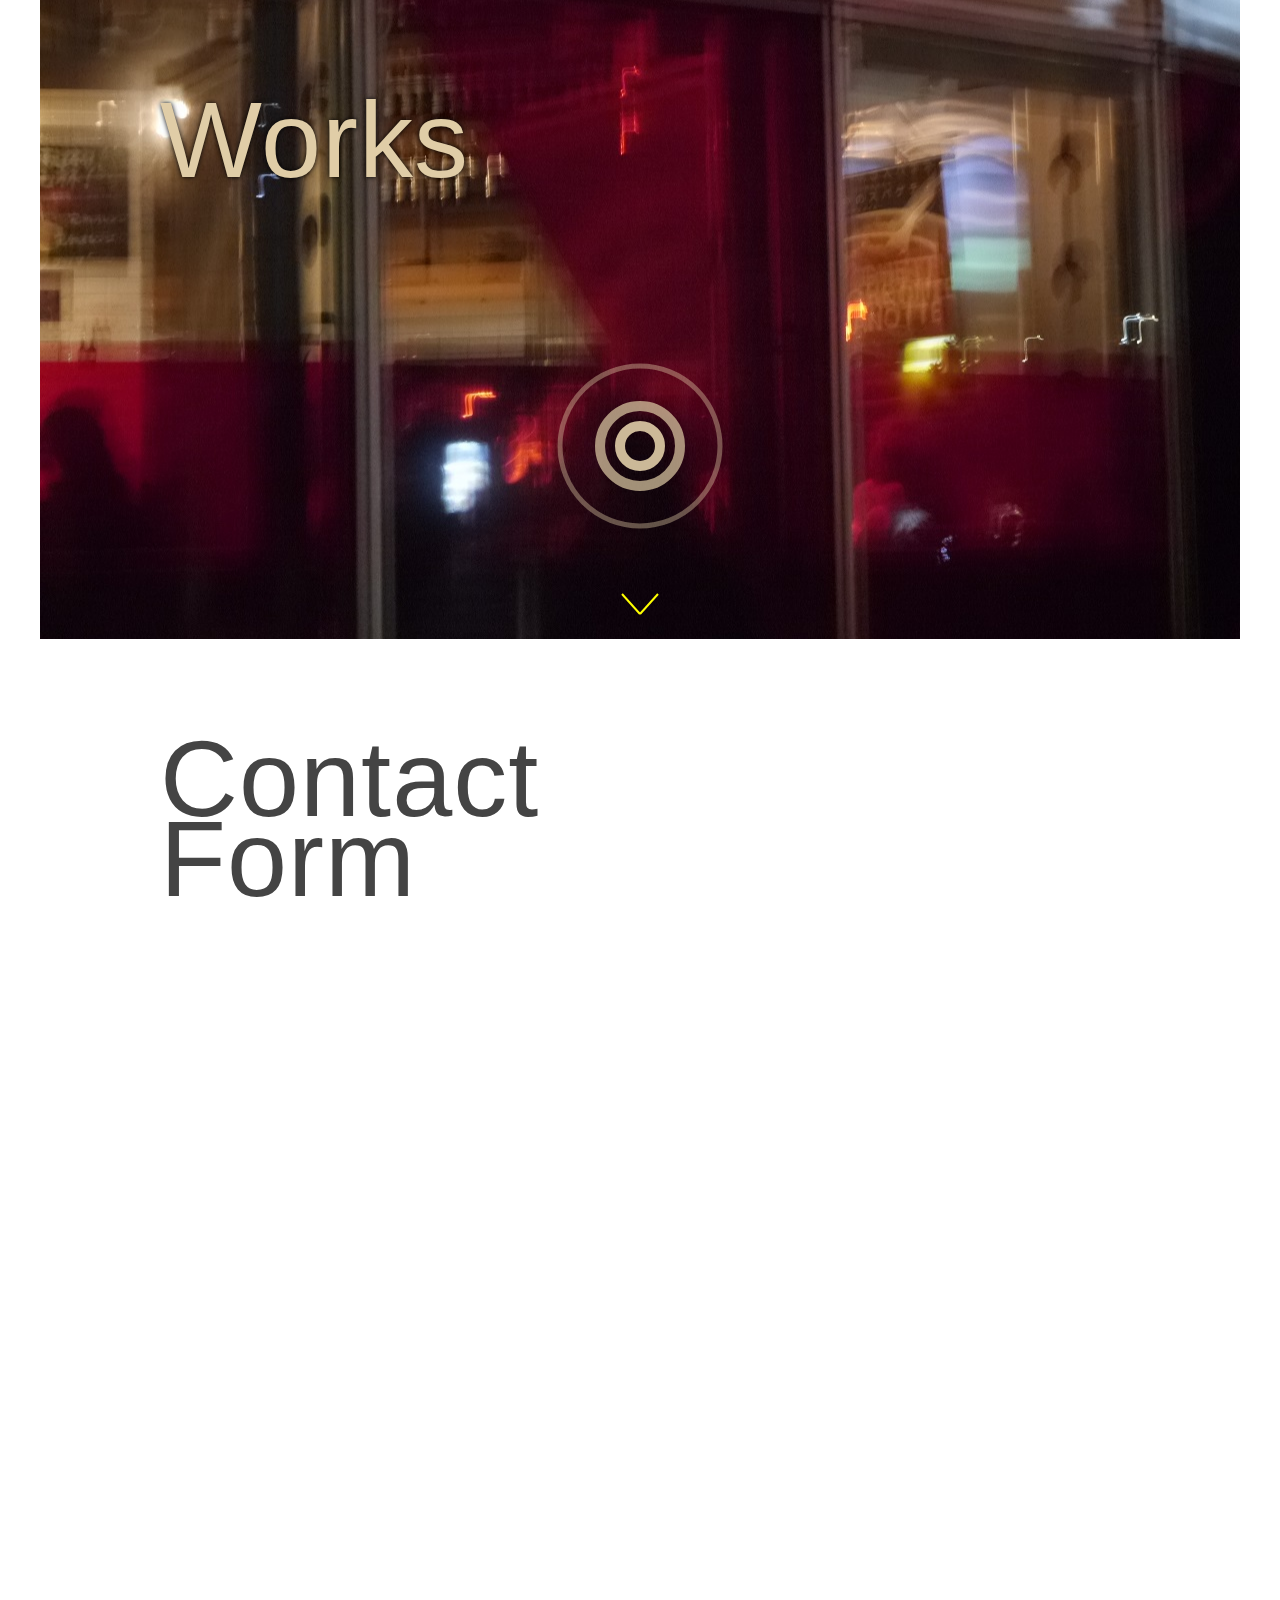
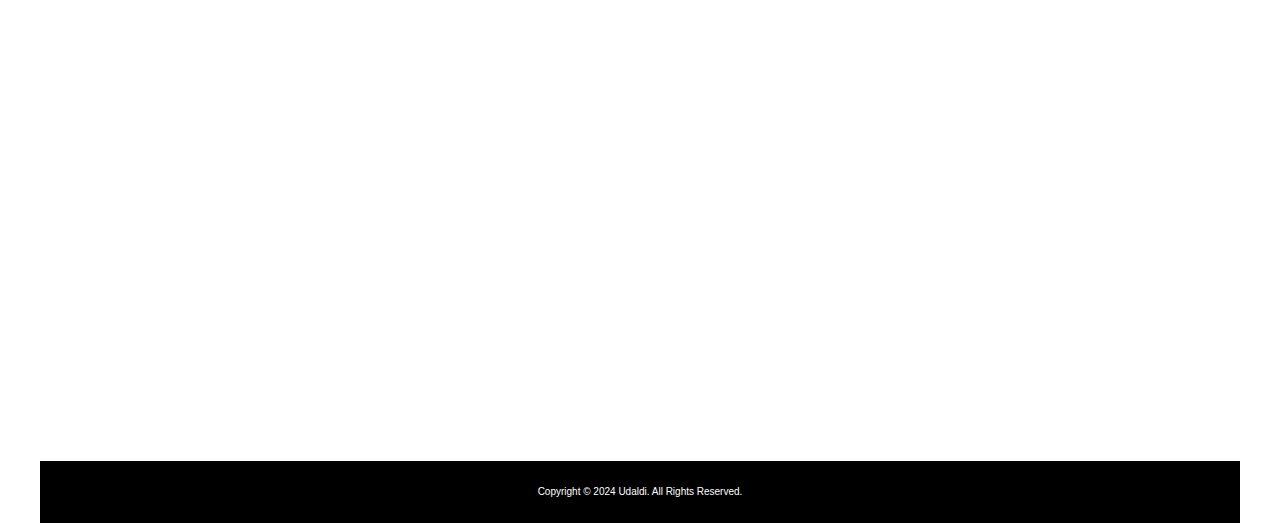
==== commit fe01f02f: "Add files via upload" ====
--- a/index.html
+++ b/index.html
@@ -111,6 +111,16 @@
 							<p>
 								The <a href="#contact">contact form</a> is at the bottom of this website.
 							</p>
+							<div class="skills">
+								<dl>
+									<dt><img src="img/logos/illustrator_logo.png" alt="ai_logo"></dt>
+									<dd>★★★☆☆</dd>
+									<dt><img src="img/logos/photoshop_logo.png" alt="ps_logo"></dt>
+									<dd>★★★☆☆</dd>
+									<dt><img src="img/logos/indesign_logo.png" alt="id_logo"></dt>
+									<dd>★★☆☆☆</dd>
+								</dl>
+							</div>
 						</div>
 					</div>
 					<div class="md_layout col-sm-6">
@@ -128,6 +138,16 @@
 							<p>
 								The <a href="#contact">contact form</a> is at the bottom of this website.
 							</p>
+							<div class="skills">
+								<dl>
+									<dt><img src="img/logos/illustrator_logo.png" alt="ai_logo"></dt>
+									<dd>★★★☆☆</dd>
+									<dt><img src="img/logos/photoshop_logo.png" alt="ai_logo"></dt>
+									<dd>★★★☆☆</dd>
+									<dt><img src="img/logos/indesign_logo.png" alt="ai_logo"></dt>
+									<dd>★★☆☆☆</dd>
+								</dl>
+							</div>
 						</div>
 					</div>
 				</div>
--- a/css/about.css
+++ b/css/about.css
@@ -5,7 +5,7 @@
 	background: #e0cda7;
 	margin: 0 auto;
 	width: 100%;
-	min-height: 100%;
+	//min-height: 100%;
 	overflow: hidden;
 }
 .interview_bg {
@@ -139,6 +139,24 @@
 .interview a {
 	color: #c11;
 }
+.skills {
+	margin: 30px auto;
+}
+.interview dl {
+	display: grid;
+	grid-template-columns: max-content auto;
+	align-items: center;
+}
+.interview dl dt {
+	grid-column-start: 1;
+}
+.interview dl dd {
+	grid-column-start: 2;
+}
+.interview dl dt img {
+	width: 40px;
+	height: auto;
+}
 @media (min-width: 768px) {
 	.flex_item {
 		width: 50%;
--- a/css/works.css
+++ b/css/works.css
@@ -7,7 +7,7 @@
 	background-size: cover;
 	margin: 0 auto;
 	width: 100%;
-	min-height: 100%;
+	//min-height: 100%;
 	z-index: 1;
 	overflow: hidden;
 }
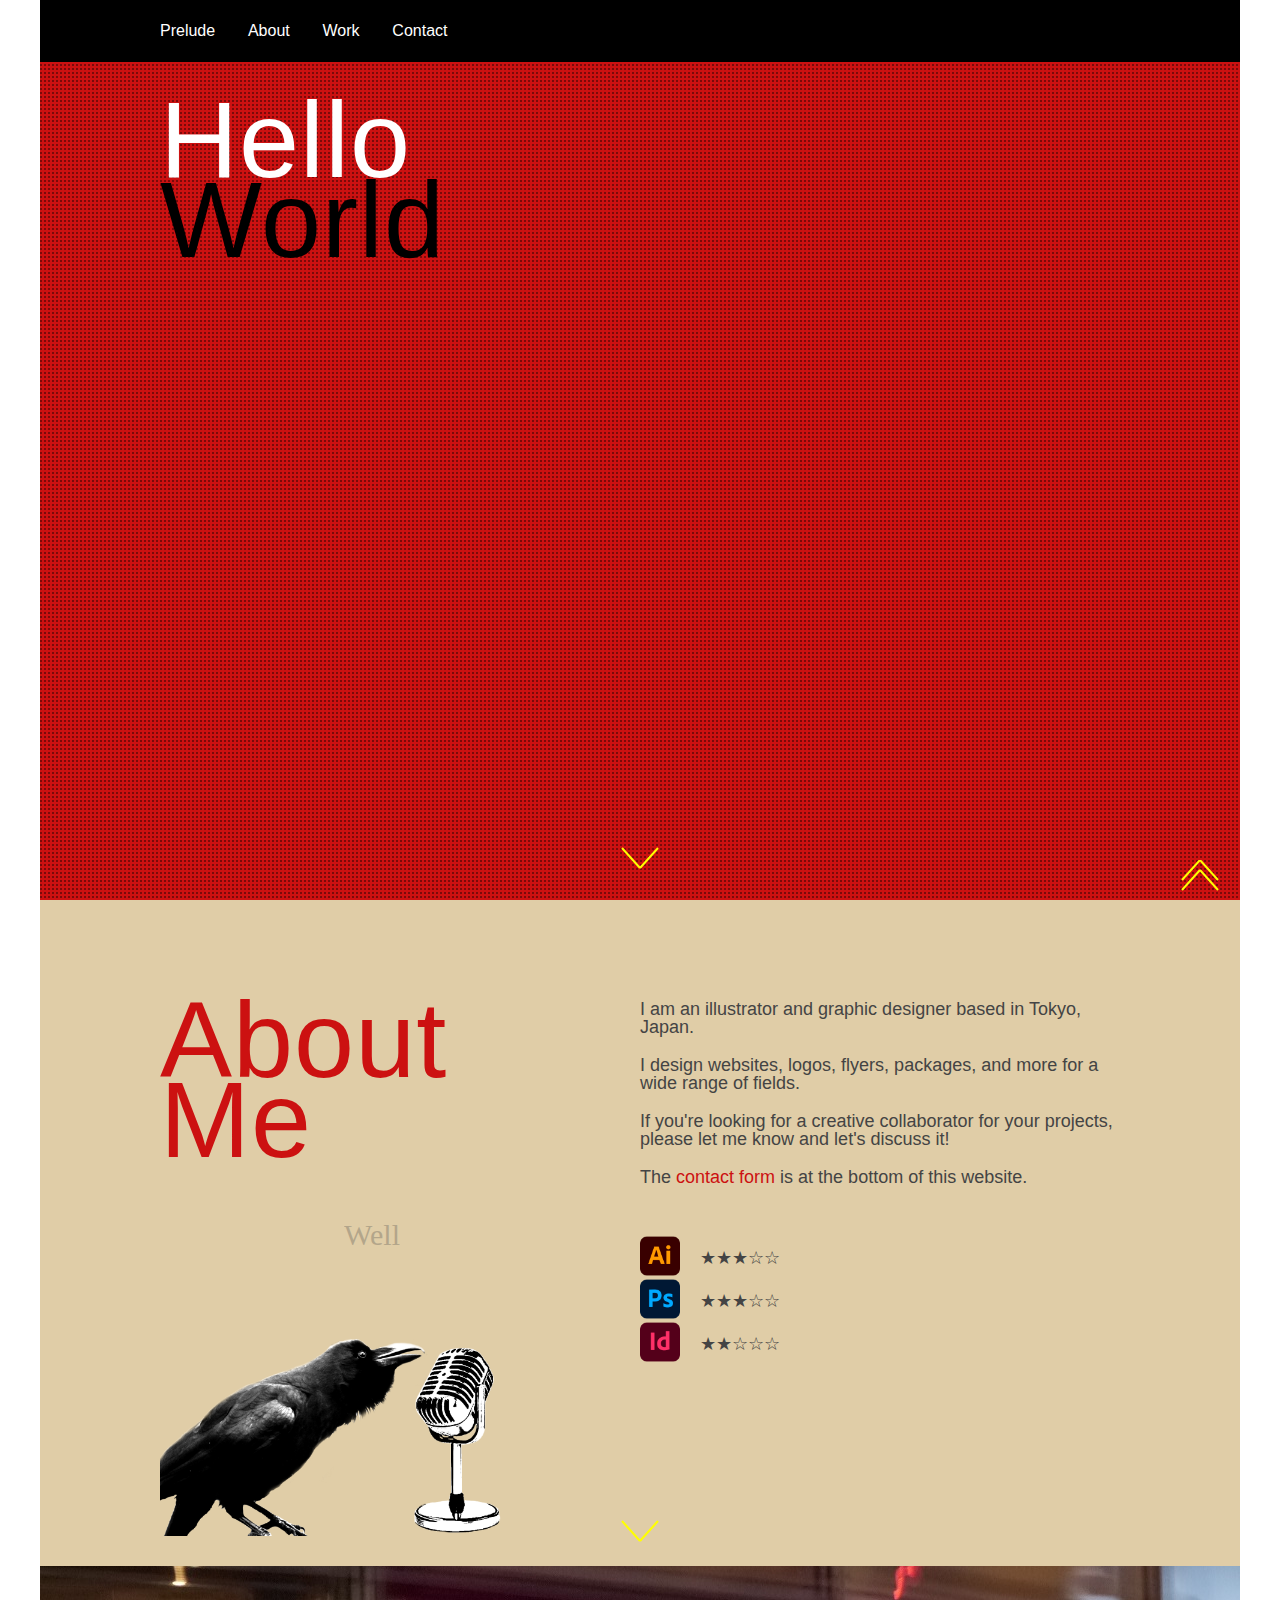
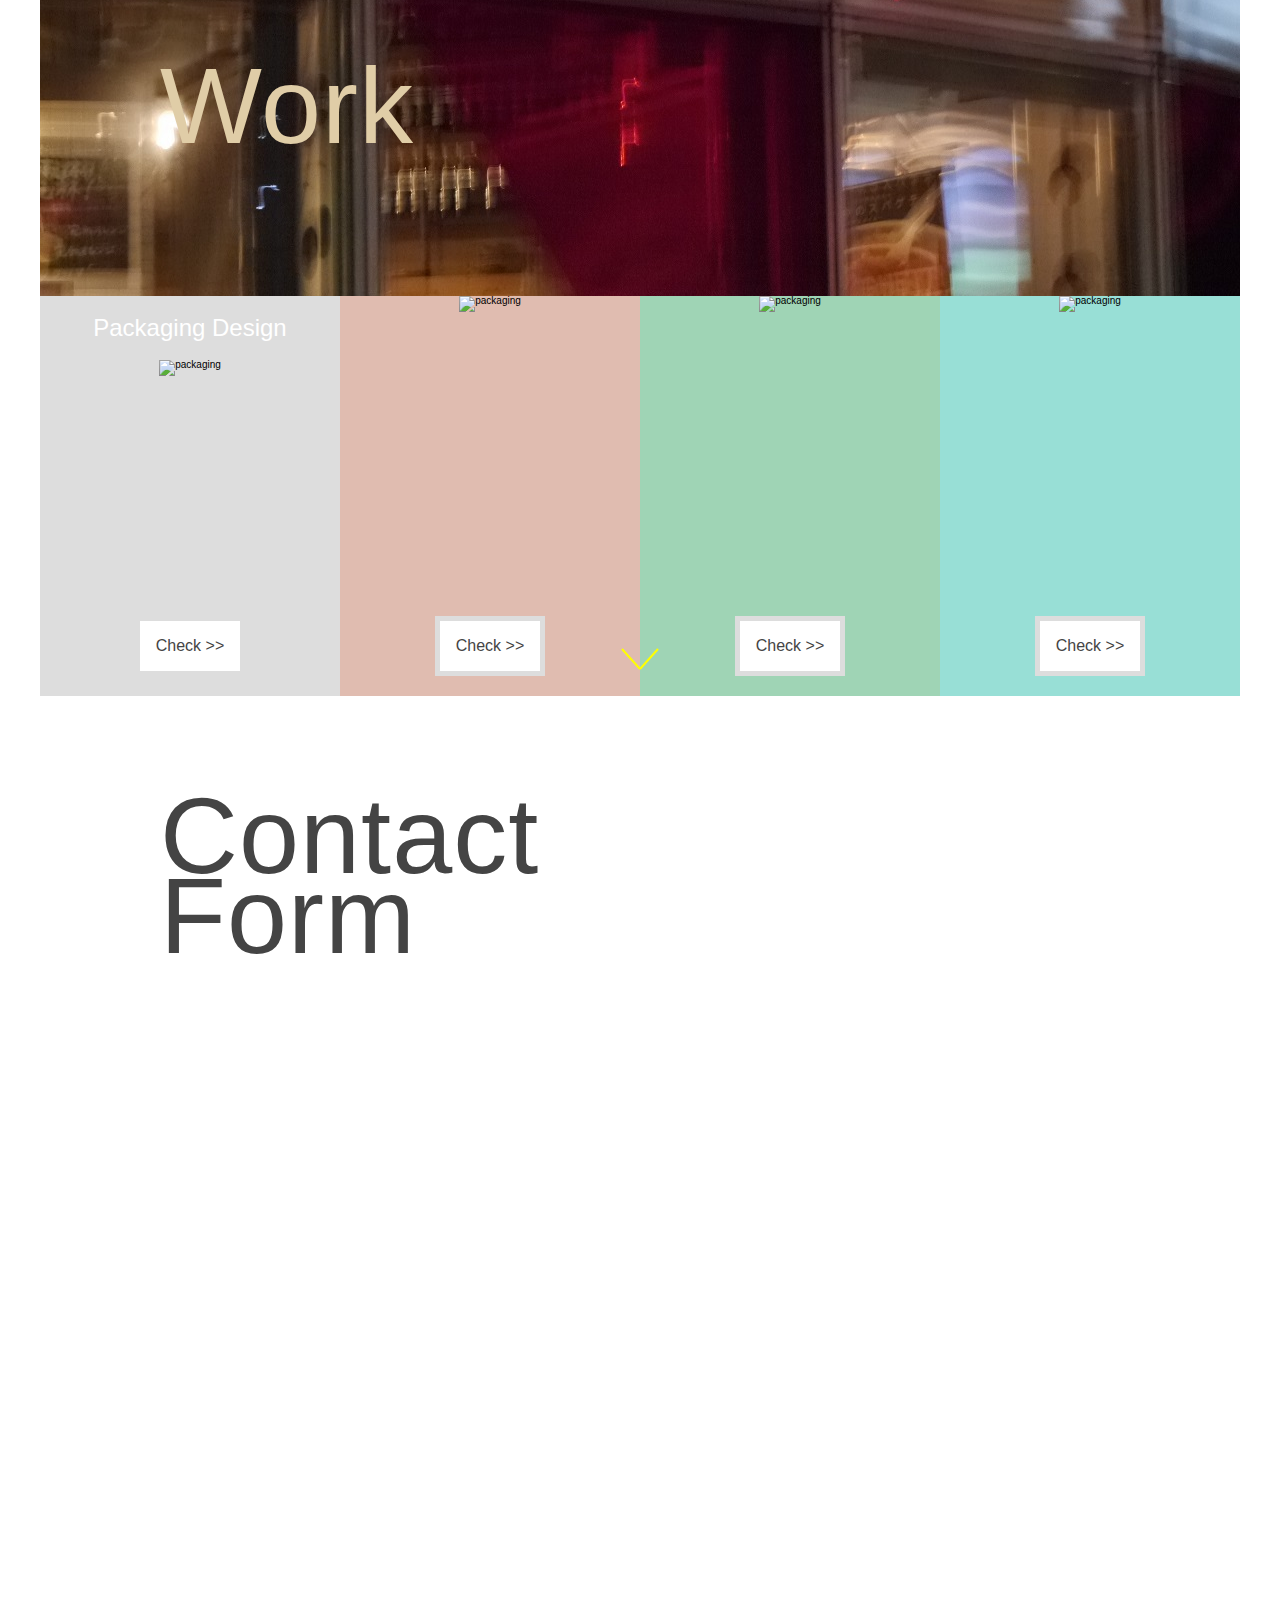
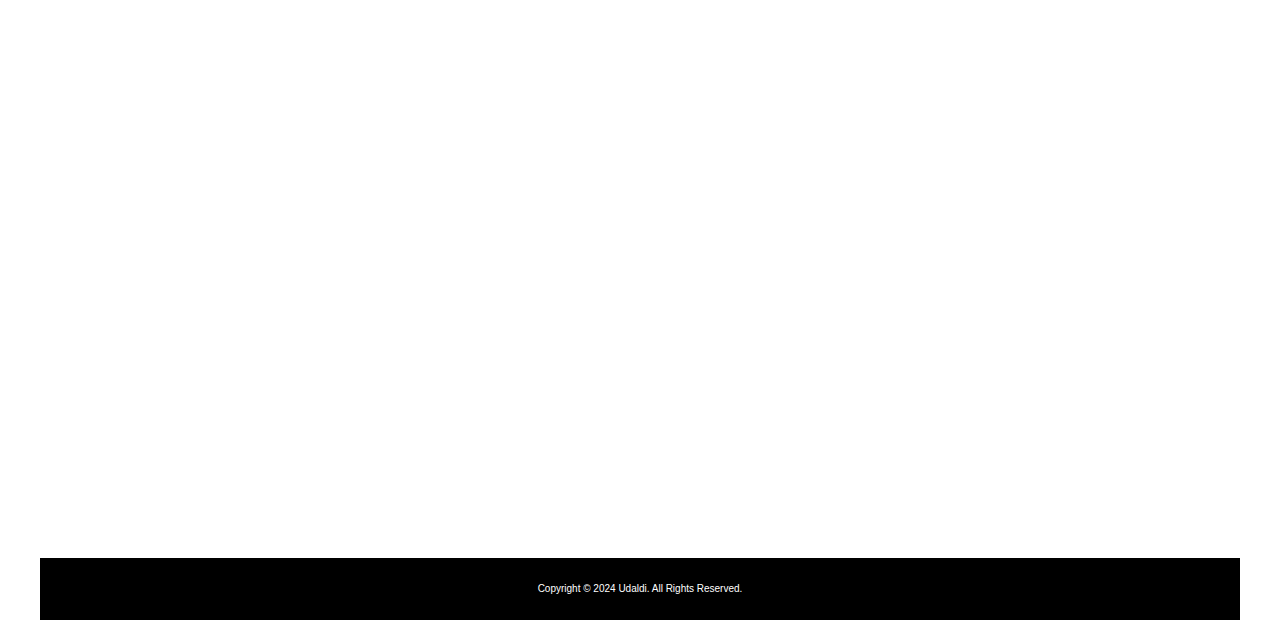
==== commit 16ceb55a: "Add files via upload" ====
--- a/index.html
+++ b/index.html
@@ -3,16 +3,17 @@
 	<head>
 		<meta charset="utf-8">
 		<meta name="viewport" content="width=device-width, initial-scale=1">
-		<meta name="description" content="Creator of graphic novels, websites and sustainable life style. ">
+		<meta name="description" content="Udaldi's official portfolio website">
 		<meta name="author" content="Udaldi">
 		<link rel="icon" type="image/png" sizes="64x64" href="./img/logo.png">
 		<title>Udaldi, the curious crow</title>
+		<link rel="stylesheet" href="./css/reset.css">
 		<link rel="stylesheet" href="./css/normalize.css">
 		<link rel="stylesheet" href="./css/gridsystem.css">
 		<link rel="stylesheet" href="./css/common.css">
 		<link rel="stylesheet" href="./css/prelude.css">
 		<link rel="stylesheet" href="./css/about.css">
-		<link rel="stylesheet" href="./css/works.css">
+		<link rel="stylesheet" href="./css/work.css">
 		<link rel="stylesheet" href="./css/contact.css">
 	</head>
 <!-- Google tag (gtag.js) -->
@@ -38,16 +39,16 @@
 						<ul>
 							<li><a href="#top">Prelude</a></li>
 							<li><a href="#about">About</a></li>
-							<li><a href="#works">Works</a></li>
+							<li><a href="#work">Work</a></li>
 							<li><a href="#contact">Contact</a></li>
 						</ul>
 					</div><!-- xs_navbar -->
 				</div><!-- xs_layout -->
-				<div class="md_layout white_text">
-					<ul id="navbar"><br />
+				<div id="navbar" class="md_layout white_text">
+					<ul>
 						<li><a href="#top">Prelude</a></li>
 						<li><a href="#about">About</a></li>
-						<li><a href="#works">Works</a></li>
+						<li><a href="#work">Work</a></li>
 						<li><a href="#contact">Contact</a></li>
 					</ul>
 				</div><!-- md_layout -->
@@ -60,10 +61,10 @@
 				<div id="light"></div>
 				<div class="monitor_effect">
 					<div class="contentSpace">
-						<div class="chapterName"><span class="white_text">Hello</span><br />
-							World</div><br /><br /><br />
+						<div class="chapterName"><span class="white_text">Hello</span><br>
+							World</div>
 						<div class="typewriter white_text">
-							<div class="p1">Hi everyone. This is Udaldi.</div><br />
+							<div class="p1">Hi everyone. This is Udaldi.</div>
 							<div class="p2">Welcome to my virtual space.</div>
 						</div>
 					</div>
@@ -84,7 +85,7 @@
 				<div id="about" class="setAnchor"></div>
 				<div class="contentSpace">
 					<div class="col-xs-12 col-sm-6">
-						<div class="chapterName red_text">About<br>Me<br><br></div>
+						<div class="chapterName red_text">About<br>Me</div>
 						<table id="babble" border="0" cellspacing="0" cellpadding="0" width="100%" >
 							<tbody align="right">
 								<tr>
@@ -151,15 +152,31 @@
 						</div>
 					</div>
 				</div>
-				<div id="goDown"><a href="#works"><svg><use xlink:href="#godown"></use></svg></a></div>
+				<div id="goDown"><a href="#work"><svg><use xlink:href="#godown"></use></svg></a></div>
 			</div><!--about_bg-->
 			
-			<!-- WORKS -->
+			<!-- WORK -->
 			<div class="work_bg">
-				<div id="works" class="setAnchor"></div>
+				<div id="work" class="setAnchor"></div>
 				<div class="contentSpace">
-					<div class="chapterName readable cream_text">Works<br><br></div>
-					<div id="clickMe"><a href="works.html"><svg><use xlink:href="#clickme"></use></svg></a></div>
+					<div class="chapterName cream_text">Work</div>
+				</div>
+				<div class="workType01 col-xs-12 col-sm-6 col-md-3">
+					<p class="workTypeTitle">Packaging Design</p>
+					<img src="" alt="packaging">
+					<a href="work/packaging.html"><div class="go2workpage"></div></a>
+				</div>
+				<div class="workType02 col-xs-12 col-sm-6 col-md-3">
+					<img src="" alt="packaging">
+					<a href="work/print.html"><div class="go2workpage"></div></a>
+				</div>
+				<div class="workType03 col-xs-12 col-sm-6 col-md-3">
+					<img src="" alt="packaging">
+					<a href="work/ads.html"><div class="go2workpage"></div></a>
+				</div>
+				<div class="workType04 col-xs-12 col-sm-6 col-md-3">
+					<img src="" alt="packaging">
+					<a href="work/illustration.html"><div class="go2workpage"></div></a>
 				</div>
 				<div id="goDown"><a href="#contact"><svg><use xlink:href="#godown"></use></svg></a></div>
 			</div><!--work_bg-->
--- a/css/common.css
+++ b/css/common.css
@@ -29,24 +29,19 @@
 	font-family: Helvetica, Arial;
 	font-size: 10px;
 }
+.clearfix::after {
+	content: "";
+	display: block;
+	clear: both;
+}
 a {
 	cursor: url("../img/cursor4.png") 12 12, auto;
 }
 .wrapper {
-	height: 100%;
-	width: 100%;
+	width: 100%;
+	height: 100%;
 	max-width: 1200px;
 	margin: 0 auto;
-}
-.top_frame {
-	position: relative;
-	background: #ffffff;
-	height: 100%;
-	width: 100%;
-	max-width: 1200px;
-	margin-left: auto;
-	margin-right: auto;
-	//overflow: hidden; non-scroll
 }
 .half_frame {
 	position: relative;
@@ -85,32 +80,29 @@
 nav {
 	position: fixed;
 	height: 62px;
+	line-height: 62px;
 	width: 100%;
 	max-width: 1200px;
 	z-index: 2;
-	background: #000000;
+	background: #000;
+	top: 0;
 }
 #navbar {
-	position: relative;
 	width: 80%;
-	height: 100%;
-	padding-left: 10%;
-	//padding-top: 1.4rem;
-}
-#navbar > li {
+	margin-left: 10%;
+}
+
+#navbar ul li {
 	display: inline-block;
-	vertical-align: middle;
-	padding-right: 4rem;
-	font-size: 1.4rem;
-	font-weight: bold;
-}
-#navbar > li:hover {
+	margin-right: 30px;
+	font-size: 16px;
+}
+#navbar ul li:hover {
 	color: yellow;
 }
-#navbar > li svg {
+#navbar ul li svg {
 	fill: transparent;
-	width: 40px;
-	height: 40px;
+	//margin-top: -13px;
 }
 #xs_nav_label {
 	cursor: url("../img/cursor4.png") 12 12, auto;
@@ -119,8 +111,6 @@
 	fill: transparent;
 	width: 40px;
 	height: 40px;
-	//margin-top: 8px ;
-	//margin-left: 3.5rem;
 	margin: 8px 20px;
 }
 .visible_checked {
@@ -153,7 +143,7 @@
 	background: rgba(55,55,55,.9);
 	z-index: 10;
 }
-#xs_navbar > ul {
+#xs_navbar ul {
 	list-style-type: none;
 	font-size: 2rem;
 	margin-top: 3rem;
@@ -187,7 +177,6 @@
 .contentSpaceTop {
 	margin: 100px 20px;
 	height: 100%;
-
 }
 .ignoreContentSpace {
 	margin: -100px -20px 0px;
@@ -243,7 +232,6 @@
 }
 .rightAlign {
 	text-align: right;
-	float: right;
 }
 .setAnchor {
   position: relative;
@@ -256,10 +244,11 @@
 	width: 40px;
 	height: 30px;
 	margin-left: -20px;
+	-webkit-animation: vertVib 3s ease infinite;
+	display: block;
 	z-index: 3;
-	-webkit-animation: vertVib 3s ease infinite;
-	overflow: hidden;
-}
+}
+
 #goDown svg {
 	stroke: yellow;
 	fill: none;
@@ -319,6 +308,7 @@
 	font-family: helvetica;
 	font-size: 5.8rem;
 	line-height: 4rem;
+	padding-bottom: 50px;
 }
 .readable {
 	text-shadow: #000000 0px 0 5px;
@@ -340,7 +330,7 @@
 	bottom: 0px;
 	text-align: right;
 	z-index: 2;
-	display: none;
+	display: block;
 }
 #page_top svg {
 	fill: transparent;
@@ -388,7 +378,7 @@
 	}
 }
 /* Navigation symbols color */
-#navbar > li svg,
+#navbar ul li svg,
 #xs_nav_label svg,
 #xs_navbar svg,
 #page_top svg,
--- a/css/about.css
+++ b/css/about.css
@@ -24,7 +24,7 @@
 
 #babble {
 	position: relative;
-	font-family: Palatino,"Palatino Linotype";
+	font-family: Georgia, serif;
 	font-size: 3rem;
 	color: #444444;
 	margin-top: -20px;
@@ -94,7 +94,7 @@
 	cursor: url("../img/cursor4.png") 12 12, auto;
 }
 .question {
-	font-family: Times New Roman, Times;
+	font-family: Georgia, serif;
 	font-weight: bold;
 	font-size: 16px;
 	color: #cc1111;
@@ -132,9 +132,12 @@
 	margin: 100px 20px 10px;
 }
 .interview {
-	font-family: Palatino,"Palatino Linotype";
-	font-size: 1.4rem;
+	font-family: Arial, Verdana;
+	font-size: 16px;
 	color: #444444;
+}
+.interview p {
+	padding-bottom: 20px;
 }
 .interview a {
 	color: #c11;
@@ -142,18 +145,19 @@
 .skills {
 	margin: 30px auto;
 }
-.interview dl {
+.skills dl {
 	display: grid;
 	grid-template-columns: max-content auto;
 	align-items: center;
 }
-.interview dl dt {
+.skills dl dt {
 	grid-column-start: 1;
+	margin-right: 20px;
 }
-.interview dl dd {
+.skills dl dd {
 	grid-column-start: 2;
 }
-.interview dl dt img {
+.skills dl dt img {
 	width: 40px;
 	height: auto;
 }
@@ -177,6 +181,6 @@
 		margin-right: 20px;
 	}
 	.interview {
-		font-size: 2rem;
+		font-size: 18px;
 	}
 }--- a/css/work.css
+++ b/css/work.css
@@ -0,0 +1,453 @@
+@charset "UTF-8";
+
+.work_bg {
+	position: relative;
+	background-image: url("../img/worksBG.jpg");
+	background-position: center;
+	background-repeat: no-repeat;
+	background-size: cover;
+	background-color: #000;
+	margin: 0 auto;
+	width: 100%;
+	//min-height: 100%;
+	z-index: 1;
+	overflow: hidden;
+}
+.workType01,
+.workType02,
+.workType03,
+.workType04 {
+	position: relative;
+	height: 300px;
+	box-sizing: border-box;
+    -moz-box-sizing: border-box;
+    -webkit-box-sizing: border-box;
+	//border: 2px solid #ddd;
+	text-align: center;
+}
+.workType01 {
+	background-color: #ddd;
+}
+.workType02 {
+	background-color: #e0bcb0;
+}
+.workType03 {
+	background-color: #9fd4b5;
+}
+.workType04 {
+	background-color: #98dfd6;
+}
+.workTypeTitle {
+	font-family: Helvetica, Arial, san-serif;
+	color: #fff;
+	font-size: 24px;
+	padding: 20px 0;
+}
+.go2workpage {
+	position: absolute;
+	bottom: 20px;
+	margin: 0 auto;
+	right: 0;
+	left: 0;
+	width: 100px;
+	height: 50px;
+	line-height: 50px;
+	background-color: #fff;
+	color: #444;
+	font-size: 16px;
+	text-align: center;
+	border: 5px solid #ddd;
+}
+.go2workpage::before {
+	content: "Check >>";
+}
+#clickMe {
+	text-align: center;
+	padding-top: 10%;
+	animation: blinker 7s linear infinite;
+}
+#clickMe svg {
+	fill: transparent;
+	stroke: #e0cda7;
+	width: 180px;
+	height: 180px;
+}
+@keyframes blinker {
+  50% {
+    opacity: 0;
+  }
+}
+
+/* Packaging */
+.top_frame {
+	position: relative;
+	background: #ddd;
+	width: 100%;
+	max-width: 1200px;
+	min-height: 100%;
+	margin: 0 auto;
+	overflow: hidden;
+}
+.chapterWork {
+	font-family: Helvetica, Arial;
+	font-size: 24px;
+	line-height: 20px;
+	margin: 30px 0;
+	font-weight: bold;
+}
+.chapterImg {
+	position: relative;
+	background-color: #fff;
+	max-height: 200px;
+	width: 90%;
+	margin: 10px auto;
+	border: 2px solid yellow;
+	padding: 10px;
+}
+.chapterImg img {
+	height: 100%;
+	max-height: 200px;
+	width: auto;
+	max-width: 100%;
+}
+
+article {
+	width: 100%;
+	margin: 20px 0 70px;
+}
+.cafe {
+	background-color: #faf5cf;
+}
+.sweets {
+	background-color: #efcbc5;
+}
+.cafe section .chapterNumber {
+	position: absolute;
+	top: -50px;
+	left: -30px;
+	margin-top: 0;
+	font-family: impact, san-serif;
+	font-size: 100px;
+	color: #163552;
+	/* -webkit-text-stroke: 3px black;
+	-moz-text-stroke: 3px black; */
+}
+.sweets section .chapterNumber {
+	position: absolute;
+	top: -50px;
+	left: -30px;
+	margin-top: 0;
+	font-family: impact, san-serif;
+	font-size: 100px;
+	color: #322048;
+	/* -webkit-text-stroke: 3px black;
+	-moz-text-stroke: 3px black; */
+}
+.cafe section {
+	position: relative;
+	width: 90%;
+	background-color: #fff;
+	padding: 5px;
+	margin: 0 auto;
+	text-align: center;
+}
+.cafe .mockup {
+	width: 90%;
+	margin: 0 auto;
+}
+.cafe section dt {
+	border-bottom: 2px solid #a0d1a4;
+	padding: 50px 0 10px;
+}
+.cafe section dt img {
+	height: 90px;
+}
+.keys section,
+.sweets section {
+	position: relative;
+	width: 90%;
+	background-color: #fff;
+	padding: 5px;
+	margin: 0 auto;
+	text-align: center;
+}
+.keys .mockup,
+.sweets .mockup {
+	width: 90%;
+	margin: 0 auto;
+}
+.sweets section dt {
+	border-bottom: 2px solid #ca0f44;
+	padding: 10px 0;
+}
+.sweets section dt img {
+	height: 130px;
+}
+section dd {
+	font-size: 14px;
+	line-height: 1.5;
+	padding: 20px;
+	text-align: left;
+}
+
+.go2Page {
+	position: absolute;
+	background-color: #fff;
+	bottom: 20px;
+	right: -30px;
+	padding: 20px;
+	border: 1px solid #000;
+}
+.textWork {
+	position: relative;
+	font-family: Helvetica, Arial;
+	font-size: 16px;
+	line-height: 16px;
+	column-count: 1;
+	width: 90%;
+	margin: 0 auto;
+}
+.explanation {
+	font-family: Helvetica, Arial;
+	font-size: 16px;
+	line-height: 16px;
+	width: 90%;
+	margin: 0 auto;
+}
+
+/* PRINT */
+.print_frame {
+	position: relative;
+	background: #e0bcb0;
+	width: 100%;
+	max-width: 1200px;
+	min-height: 100%;
+	margin: 0 auto;
+	overflow: hidden;
+}
+.cards {
+	background-color: #ddd;
+}
+.cards section {
+	position: relative;
+	width: 90%;
+	background-color: #fff;
+	padding: 5px;
+	margin: 10px auto;
+	text-align: center;
+}
+.cards section .chapterNumber {
+	position: absolute;
+	top: -50px;
+	left: -30px;
+	margin-top: 0;
+	font-family: impact, san-serif;
+	font-size: 100px;
+	color: #163552;
+}
+.cards section dt {
+	border-bottom: 2px solid yellow;
+	padding: 50px 0 10px;
+	font-family: Helvetica, Arial, san-serif;
+	font-size: 30px;
+	font-weight: bold;
+}
+.flyerImg {
+	width: 90%;
+	margin: 10px auto 50px;
+	font-size: 14px;
+	text-align: right;
+}
+.flyerImg img {
+	padding-bottom: 3px;
+}
+/* Advertising */
+.ads_frame {
+	position: relative;
+	background: #9fd4b5;
+	width: 100%;
+	max-width: 1200px;
+	min-height: 100%;
+	margin: 0 auto;
+	overflow: hidden;
+}
+.ads {
+	background-color: #eee;
+}
+.ads section .chapterNumber {
+	position: absolute;
+	top: -50px;
+	left: -30px;
+	margin-top: 0;
+	font-family: impact, san-serif;
+	font-size: 100px;
+	color: #163552;
+}
+.ads section {
+	position: relative;
+	width: 90%;
+	background-color: #fff;
+	padding: 5px;
+	margin: 0 auto;
+	text-align: center;
+}
+.ads .mockup {
+	width: 90%;
+	margin: 0 auto;
+}
+.keys section dt,
+.ads section dt {
+	border-bottom: 2px solid #a0d1a4;
+	padding: 60px 0 10px;
+	font-family: Helvetica, Arial, san-serif;
+	font-size: 30px;
+	font-weight: bold;
+}
+.ads section dt img {
+	height: 90px;
+}
+.keys section .chapterNumber {
+	position: absolute;
+	top: -50px;
+	left: -30px;
+	margin-top: 0;
+	font-family: impact, san-serif;
+	font-size: 100px;
+	color: #e61673;
+}
+.keys {
+	background-color: #eee;
+}
+.keys section dt {
+	border-bottom: 2px solid #b9d300;
+	padding: 30px 0 10px;
+}
+@media (min-width: 768px) {
+	article {
+		margin-bottom: 100px;
+	}
+	.ads section,
+	.cafe section {
+		width: 40%;
+		padding: 5px;
+		margin: 120px 10px 30px;
+		text-align: center;
+		float: left;
+	}
+	.cafe .mockup {
+		width: 55%;
+		float: right;
+		margin-top: 150px;
+	}
+	.sweets section {
+		width: 35%;
+		padding: 5px;
+		margin: 150px 10px 30px;
+		text-align: center;
+		float: right;
+	}
+	.sweets .mockup {
+		width: 60%;
+		float: left;
+		margin-top: 200px;
+	}
+	.ads section dt,
+	.cafe section dt {
+		border-bottom: 3px solid #a0d1a4;
+		padding: 80px 0 10px;
+	}
+	.sweets section dt {
+		border-bottom: 3px solid #ca0f44;
+		padding: 10px 0;
+	}
+	.cafe section dt img {
+		height: 100px;
+	}
+	.sweets section dt img {
+		height: 150px;
+	}
+	section dd {
+		font-size: 14px;
+		line-height: 1.5;
+		padding: 20px;
+		text-align: left;
+	}
+	.ads section .chapterNumber,
+	.cafe section .chapterNumber {
+		top: -120px;
+		left: -50px;
+		font-size: 200px;
+		/* -webkit-text-stroke: 3px black;
+		-moz-text-stroke: 3px black; */
+	}
+	.keys section .chapterNumber,
+	.sweets section .chapterNumber {
+		top: -120px;
+		left: -150px;
+		margin-top: 0;
+		font-size: 200px;
+	}
+	.cards section {
+		width: 90%;
+		padding: 5px;
+		margin: 120px auto 10px;
+		text-align: center;
+	}
+	.cards {
+		padding-top: 10px;
+	}
+	.cards section .chapterNumber {
+		top: -120px;
+		left: -50px;
+		font-size: 200px;
+	}
+	.ads .mockup{
+		width: 55%;
+		float: right;
+		margin-top: 100px;
+	}
+	.keys section {
+		width: 40%;
+		padding: 5px;
+		margin: 150px 10px 30px;
+		text-align: center;
+		float: right;
+	}
+	.keys section dt {
+		padding-top: 80px;
+	}
+	.keys .mockup {
+		width: 50%;
+		float: left;
+		margin-top: 150px;
+	}
+	.workType01,
+	.workType02,
+	.workType03,
+	.workType04 {
+		height: 400px;
+	}
+	.chapterImg {
+		width: 70%;
+		max-height: 300px;
+	}
+	.chapterImg img {
+		max-height: 300px;
+	}
+	.textWork {
+		column-count: 2;
+		width: 80%;
+		-webkit-column-gap: 4rem;
+		-moz-column-gap: 4rem;
+		column-gap: 4rem;
+	}
+	.explanation {
+		width: 80%;
+	}
+	.chapterWork {
+		font-size: 34px;
+		line-height: 26px;
+		margin: 50px 0;
+	}
+}
+
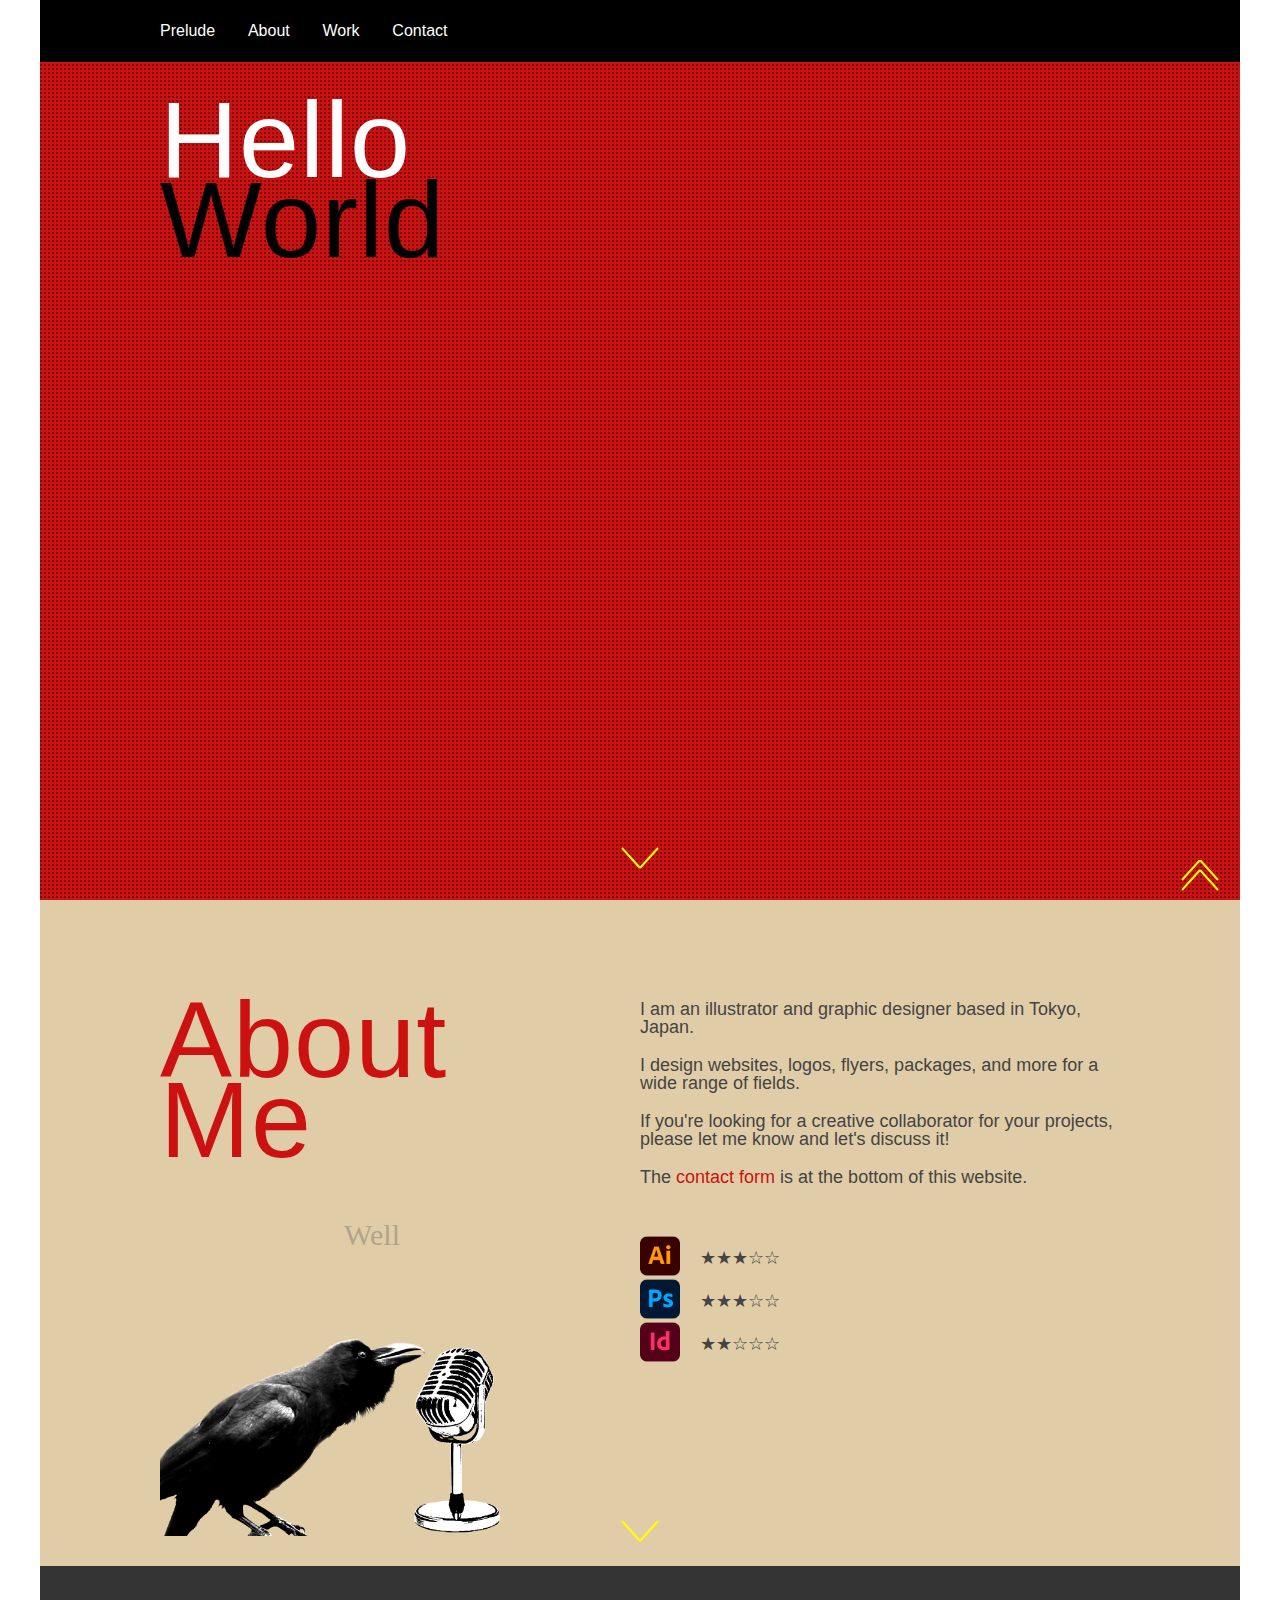
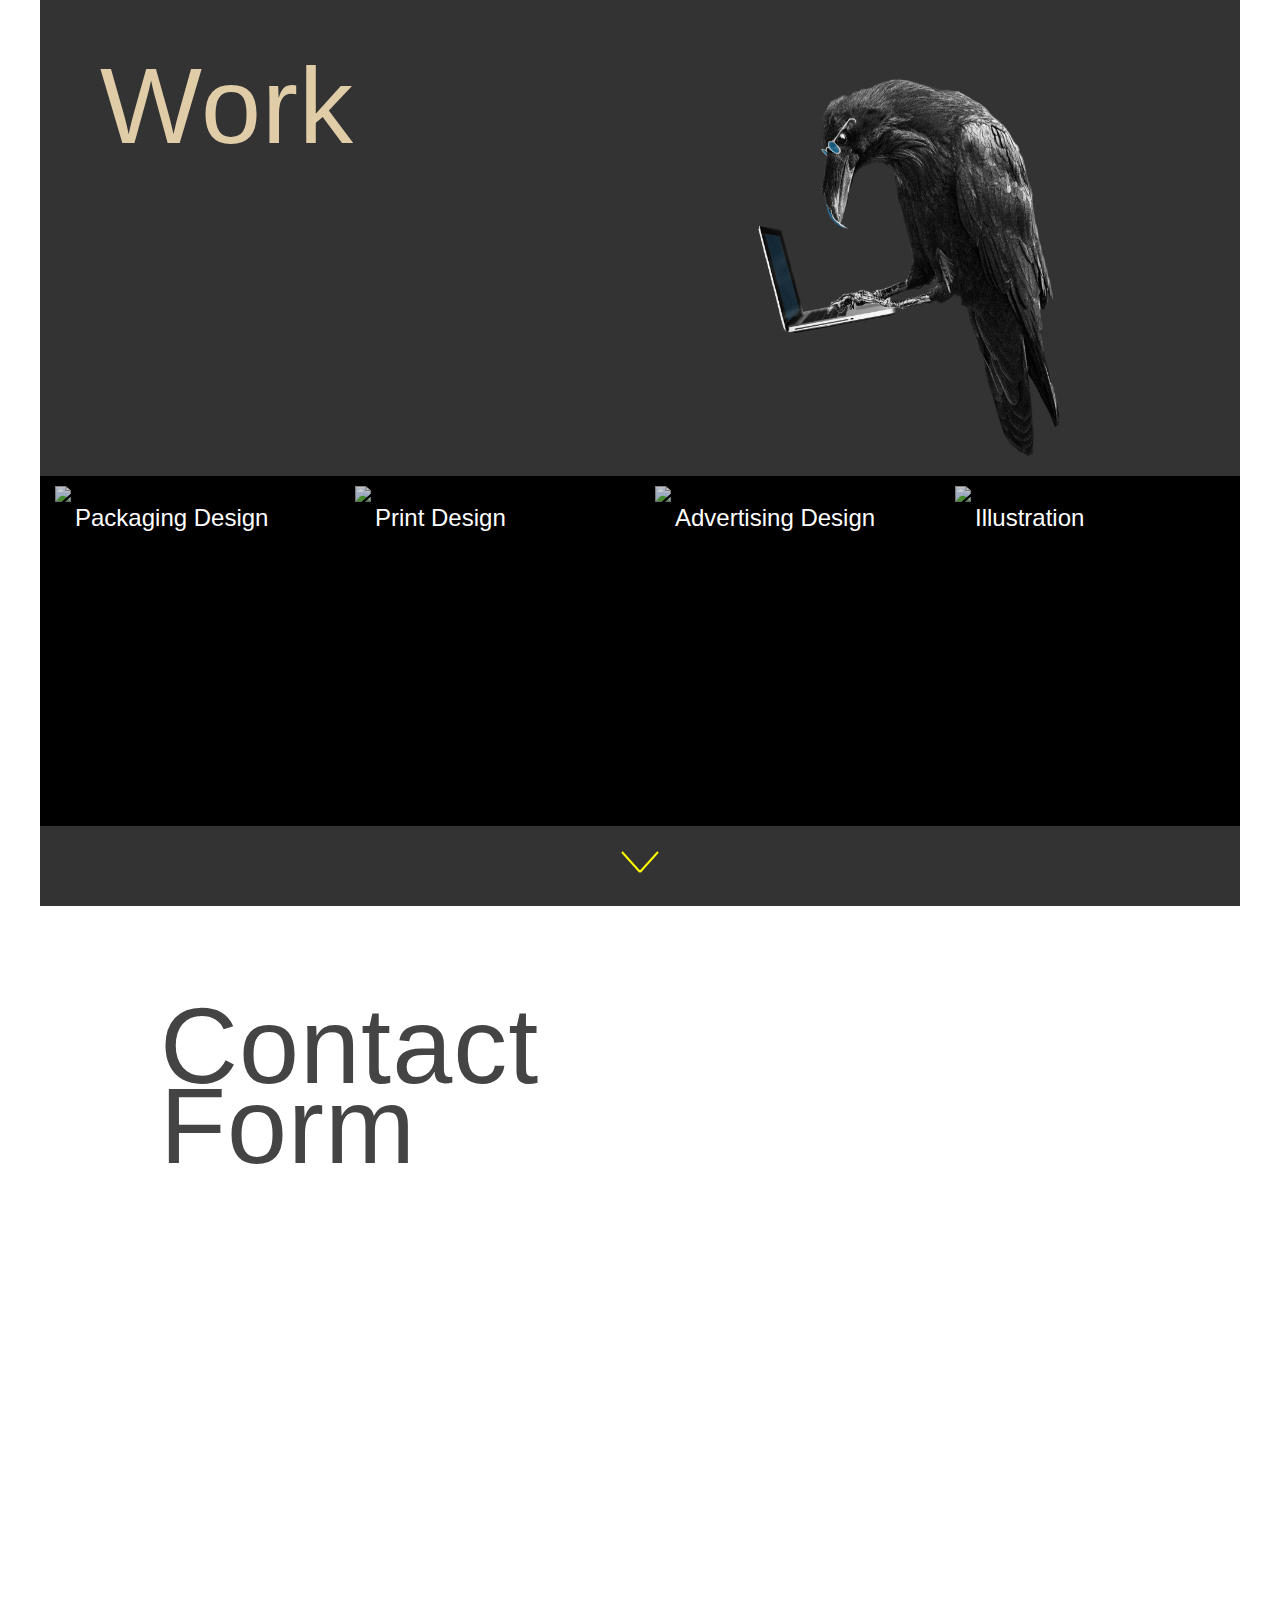
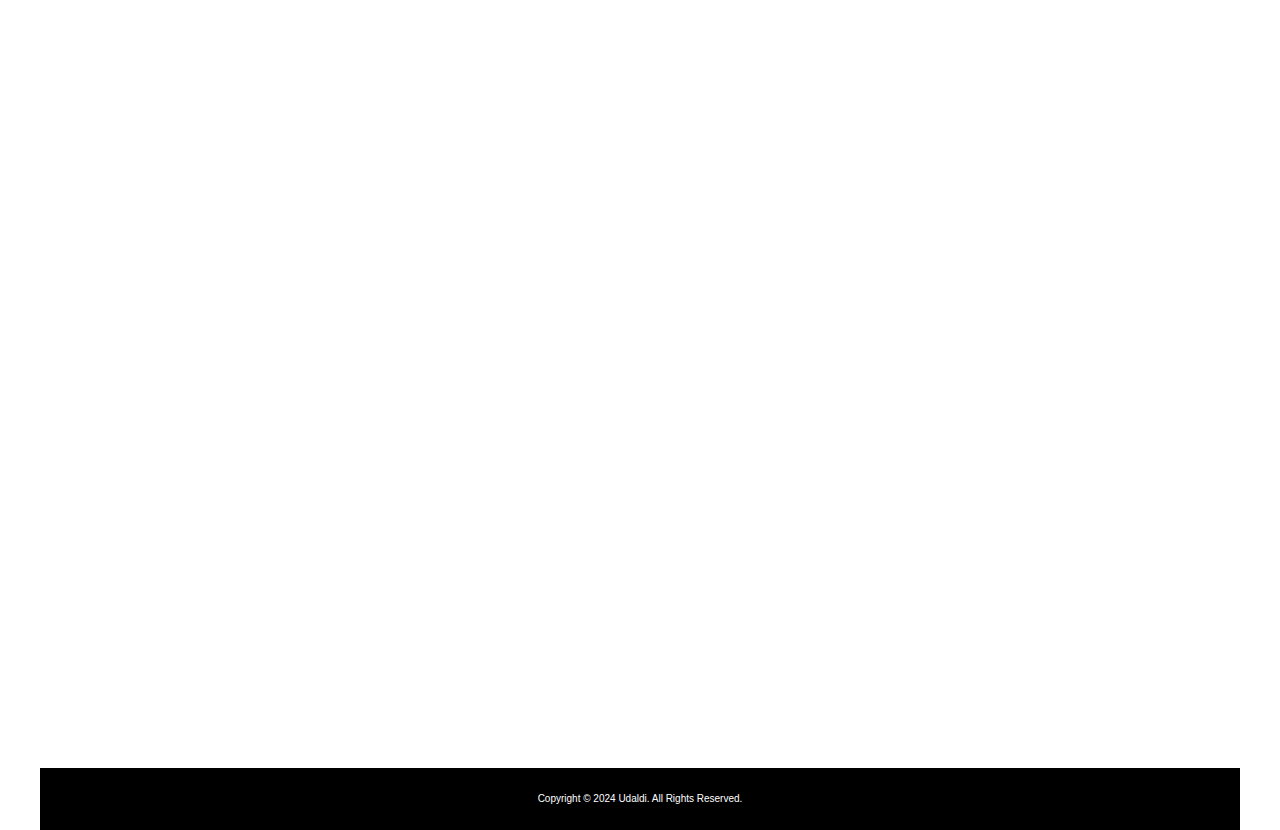
==== commit 5d5aaa44: "Add files via upload" ====
--- a/index.html
+++ b/index.html
@@ -158,26 +158,44 @@
 			<!-- WORK -->
 			<div class="work_bg">
 				<div id="work" class="setAnchor"></div>
-				<div class="contentSpace">
-					<div class="chapterName cream_text">Work</div>
+				<div class="contentSpaceWork clearfix">
+					<div class="title"><div class="chapterName cream_text">Work</div></div>
+					<div class="working_crow"><img src="img/work/work-bg-light1.png" height="400px"></div>
 				</div>
-				<div class="workType01 col-xs-12 col-sm-6 col-md-3">
-					<p class="workTypeTitle">Packaging Design</p>
-					<img src="" alt="packaging">
-					<a href="work/packaging.html"><div class="go2workpage"></div></a>
-				</div>
-				<div class="workType02 col-xs-12 col-sm-6 col-md-3">
-					<img src="" alt="packaging">
-					<a href="work/print.html"><div class="go2workpage"></div></a>
-				</div>
-				<div class="workType03 col-xs-12 col-sm-6 col-md-3">
-					<img src="" alt="packaging">
-					<a href="work/ads.html"><div class="go2workpage"></div></a>
-				</div>
-				<div class="workType04 col-xs-12 col-sm-6 col-md-3">
-					<img src="" alt="packaging">
-					<a href="work/illustration.html"><div class="go2workpage"></div></a>
-				</div>
+				<ul>
+					<li>
+						<div class="workType01">
+							<a href="work/packaging.html">
+								<img src="img/work/hasamikikubox.jpg" alt="packaging">
+								<p class="workTypeTitle">Packaging Design</p>
+							</a>
+						</div>
+					</li>
+					<li>
+						<div class="workType02">
+							<a href="work/print.html">
+								<img src="img/work/print.jpg" alt="print">
+								<p class="workTypeTitle">Print Design</p>
+							</a>
+						</div>
+					</li>
+					<li>
+						<div class="workType03">
+							<a href="work/ads.html">
+								<img src="img/work/ads.jpg" alt="ads">
+								<p class="workTypeTitle">Advertising Design</p>
+							</a>
+						</div>
+					</li>
+					<li>
+						<div class="workType04">
+							<a href="work/illustration.html">
+								<img src="img/work/illustration.jpg" alt="illustration">
+								<p class="workTypeTitle">Illustration</p>
+							</a>
+						</div>
+					</li>
+				</ul>
 				<div id="goDown"><a href="#contact"><svg><use xlink:href="#godown"></use></svg></a></div>
 			</div><!--work_bg-->
 			
--- a/css/work.css
+++ b/css/work.css
@@ -2,46 +2,84 @@
 
 .work_bg {
 	position: relative;
-	background-image: url("../img/worksBG.jpg");
+	/*background-image: url("../img/worksBG.jpg");
 	background-position: center;
 	background-repeat: no-repeat;
-	background-size: cover;
-	background-color: #000;
-	margin: 0 auto;
-	width: 100%;
-	//min-height: 100%;
+	background-size: cover; */
+	background-color: #333;
+	width: 100%;
 	z-index: 1;
 	overflow: hidden;
+}
+.contentSpaceWork {
+	position: relative;
+	width: 90%;
+	margin: 100px auto 10px;
+}
+.contentSpaceWork .title {
+	width: 100%;
+}
+.working_crow {
+	position: relative;
+	background-image: url("../img/work/work-bg.png");
+	background-position: center;
+	background-repeat: no-repeat;
+	background-size: contain;
+	width: 100%;
+	height: 300px;
+}
+.working_crow img {
+	position: absolute;
+	height: 300px;
+	left: 50%;
+	transform: translateX(-50%);
+}
+.work_bg ul {
+	display: flex;
+	flex-wrap: wrap;
+	margin-bottom: 80px;
+}
+.work_bg ul li {
+	flex: 1;
+	overflow: hidden;
+	background-color: #000;
+	flex-basis: 50%;
+	height: 300px;
 }
 .workType01,
 .workType02,
 .workType03,
 .workType04 {
 	position: relative;
-	height: 300px;
-	box-sizing: border-box;
-    -moz-box-sizing: border-box;
-    -webkit-box-sizing: border-box;
-	//border: 2px solid #ddd;
-	text-align: center;
-}
-.workType01 {
-	background-color: #ddd;
-}
-.workType02 {
-	background-color: #e0bcb0;
-}
-.workType03 {
-	background-color: #9fd4b5;
-}
-.workType04 {
-	background-color: #98dfd6;
+	margin: 10px auto;
+	background-color: #000;
+    overflow: hidden;
+	/*-webkit-box-sizing: border-box;
+	-moz-box-sizing: border-box;
+	box-sizing: border-box; */
+}
+
+.workType01 img,
+.workType02 img,
+.workType03 img,
+.workType04 img{
+	opacity: 0.8;
+    transition: 1s ease-in-out;
+}
+.workType01:hover img,
+.workType02:hover img,
+.workType03:hover img,
+.workType04:hover img{
+	transform: scale(1.1);
+	opacity: 0.4;
 }
 .workTypeTitle {
+	position: absolute;
+	top: 20px;
+	left: 20px;
 	font-family: Helvetica, Arial, san-serif;
 	color: #fff;
 	font-size: 24px;
-	padding: 20px 0;
 }
 .go2workpage {
 	position: absolute;
@@ -56,7 +94,7 @@
 	color: #444;
 	font-size: 16px;
 	text-align: center;
-	border: 5px solid #ddd;
+	border: 5px solid yellow;
 }
 .go2workpage::before {
 	content: "Check >>";
@@ -215,7 +253,7 @@
 	margin: 0 auto;
 }
 
-/* PRINT */
+/* Print */
 .print_frame {
 	position: relative;
 	background: #e0bcb0;
@@ -322,9 +360,108 @@
 	border-bottom: 2px solid #b9d300;
 	padding: 30px 0 10px;
 }
+
+/* Illustration */
+.illustration_frame {
+	position: relative;
+	background: #98dfd6;
+	width: 100%;
+	max-width: 1200px;
+	min-height: 100%;
+	margin: 0 auto;
+	overflow: hidden;
+}
+.vector,
+.novel {
+	background-color: #fff;
+}
+.vector section,
+.novel section {
+	position: relative;
+	width: 90%;
+	background-color: #fff;
+	padding: 5px;
+	margin: 0 auto;
+	text-align: center;
+}
+.vector section .chapterNumber,
+.novel section .chapterNumber {
+	position: absolute;
+	top: -20px;
+	left: -10px;
+	margin-top:0;
+	font-family: impact, san-serif;
+	font-size: 50px;
+	line-height: .8;
+	color: #163552;
+}
+#graphicNovelImg {
+	background-image: url("../img/corvus2013.jpg");
+	background-position: center;
+	background-repeat: no-repeat;
+	background-size: contain;
+	margin: 100px auto 0;
+	width: 100%;
+	height: 350px;
+}
+#vectorImg {
+	background-image: url("../img/work/eating-disorder.jpg");
+	background-position: center;
+	background-repeat: no-repeat;
+	background-size: contain;
+	margin: 100px auto 0;
+	width: 100%;
+	height: 350px;
+}
+.workTypewriter {
+	margin-bottom: 50px;
+}
+.workTypewriter #captureText,
+.workTypewriter #picCapText {
+	position: relative;
+	margin-top: 50px;
+	overflow: hidden;
+	white-space: nowrap;
+	letter-spacing: .10em;
+	font-family: courier new, courier;
+	font-size: 1.2rem;
+	text-align: left;
+	width: 0;
+	-webkit-transition: all 2.8s linear 0s;
+	transition: all 2.8s linear 0s;
+}
+.workTypewriter #captureText.type,
+.workTypewriter #picCapText.type {
+	width: 35rem;
+}
 @media (min-width: 768px) {
+	.contentSpaceWork .title {
+		width: 50%;
+		float: left;
+	}
+	.working_crow {
+		width: 50%;
+		float: left;
+		height: 400px;
+	}
+	.working_crow img {
+		height: 400px;
+	}
+	.work_bg ul li {
+		flex-basis: 25%;
+		height: 350px;
+	}
+	.workType01,
+	.workType02,
+	.workType03,
+	.workType04 {
+		width: 90%;
+	}
 	article {
 		margin-bottom: 100px;
+	}
+	.flex-col {
+		flex-basis: 100%;
 	}
 	.ads section,
 	.cafe section {
@@ -449,5 +586,20 @@
 		line-height: 26px;
 		margin: 50px 0;
 	}
-}
-
+	.vector,
+	.novel {
+		margin-top: 50px;
+	}
+	.vector section .chapterNumber,
+	.novel section .chapterNumber {
+		top: -50px;
+		left: -60px;
+		font-size: 100px;
+		line-height: .8;
+	}
+	#vectorImg,
+	#graphicNovelImg {
+		margin: 200px auto 10px;
+	}
+}
+
